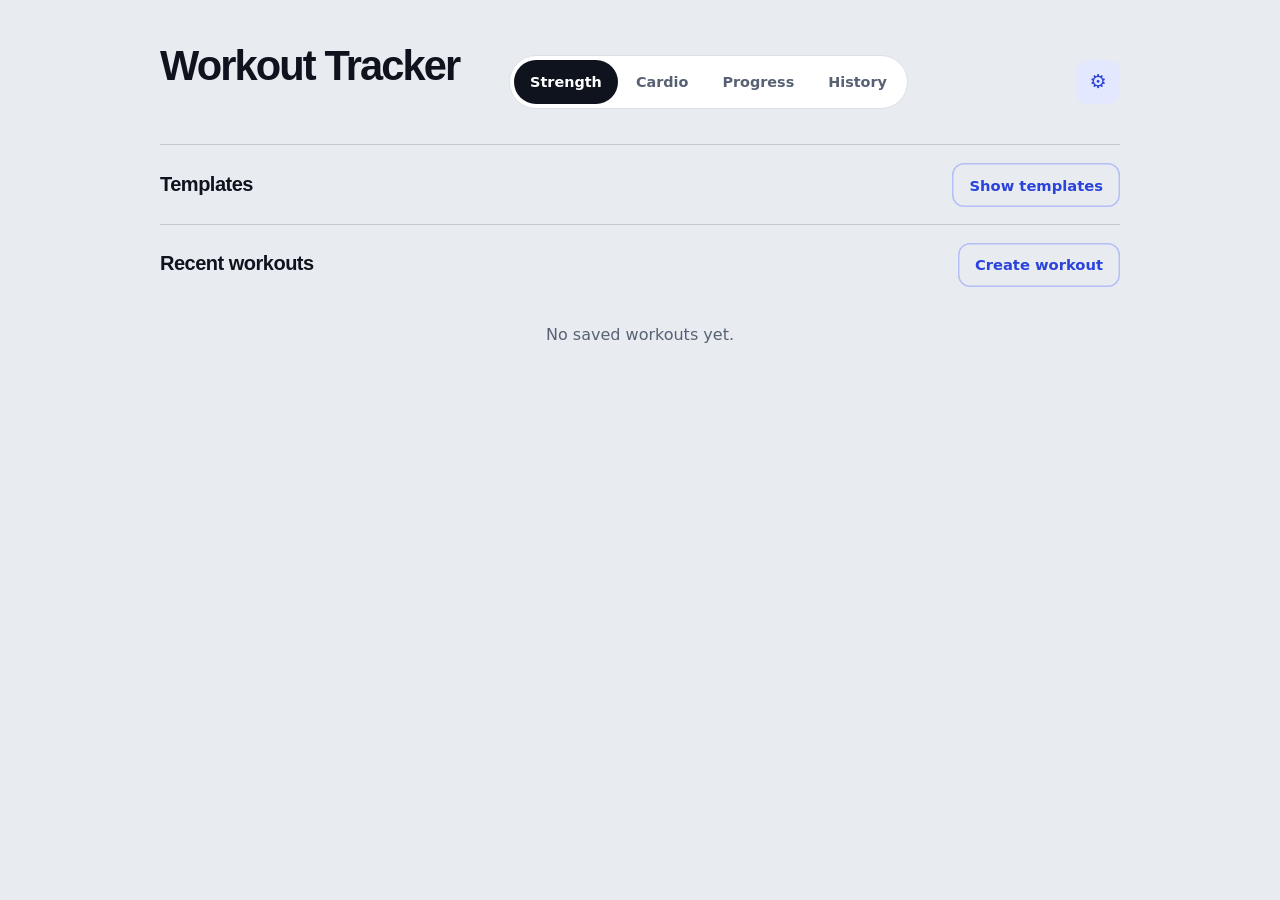
==== frontend/index.html @ 4f7e1bbc "Sad to Savage as the program: the 30-day plan as data, a level choice, Pilates days, a daily walk an" ====
<!doctype html>
<html lang="en">
<head>
  <meta charset="UTF-8" />
  <meta name="viewport" content="width=device-width, initial-scale=1.0" />
  <title>Workout Tracker</title>
  <link rel="preload" href="fonts/schibsted-grotesk-latin.woff2" as="font" type="font/woff2" crossorigin />
  <link rel="preload" href="fonts/figtree-latin.woff2" as="font" type="font/woff2" crossorigin />
  <link rel="stylesheet" href="styles.css" />
  <link rel="stylesheet" href="onboarding.css" />
  <script src="theme.js"></script>
  <link rel="manifest" href="/manifest.webmanifest" />
  <meta name="theme-color" content="#e8ebf0" />
  <link rel="icon" href="/icons/icon-192.png" />
  <link rel="apple-touch-icon" href="/icons/apple-touch-icon.png" />
  <meta name="mobile-web-app-capable" content="yes" />
  <meta name="apple-mobile-web-app-capable" content="yes" />
  <meta name="apple-mobile-web-app-title" content="Workouts" />
</head>
<body>
  <main class="shell">
    <header>
      <div><h1>Workout Tracker</h1><p class="subtitle page-status" id="pageStatus"></p><p class="splash" id="splashLine" hidden></p></div>
      <nav class="site-nav" aria-label="Primary navigation"><a class="active" href="index.html" aria-current="page">Strength</a><a href="cardio.html">Cardio</a><a href="progress.html">Progress</a><a href="history.html">History</a></nav>
      <div class="header-actions"><div class="date" id="today"></div><button class="secondary settings-button" id="settingsButton" type="button" aria-label="Settings" title="Settings">&#9881;</button></div>
    </header>

    <div class="form-feedback" id="formFeedback" role="status" aria-live="polite" hidden></div>

    <section class="card" id="workoutBuilderCard" hidden>
      <div class="section-heading"><div><h2 id="workoutBuilderTitle">Create a workout</h2><p class="subtitle" id="workoutBuilderIntro">Add each exercise with its weight and reps, then save it to your history.</p></div></div>
      <div id="workoutBuilder">
        <div class="workout-name"><div class="workout-field"><label for="workoutName">Workout name</label><input id="workoutName" type="text" placeholder="e.g. Push Day" /></div><div class="workout-field"><label for="workoutDate">Workout date</label><input id="workoutDate" type="date" /></div><button class="secondary" id="clearBtn" type="button">Cancel</button></div>
        <div class="notes-field"><label for="workoutNotes">Workout notes</label><textarea id="workoutNotes" rows="3" placeholder="How did the session feel? Add cues, goals, or observations."></textarea></div>
        <div class="grid">
          <div class="exercise-input"><label for="exercise">Exercise</label><input id="exercise" type="text" maxlength="100" list="exerciseNames" autocomplete="off" placeholder="e.g. Bench Press" required /></div>
          <div><label for="weight">Weight (<span class="unit-label">lbs</span>)</label><input id="weight" type="number" inputmode="decimal" min="0" step="0.5" placeholder="0" /></div>
          <div><label for="reps">Reps</label><input id="reps" type="number" inputmode="numeric" min="1" step="1" placeholder="0" required /></div>
          <button class="primary" id="addBtn" type="button">+ Add</button>
        </div>
        <ul class="exercise-list" id="exerciseList"><li class="empty">Your exercises will appear here.</li></ul>
        <div class="footer-actions"><span id="count" class="subtitle">0 exercises</span><button class="primary" id="saveBtn" type="button">Save workout</button></div>
      </div>
    </section>

    <section class="card active-workout" id="activeWorkout" hidden>
      <div class="section-heading"><div><h2 id="activeWorkoutTitle">Active workout</h2><button class="progress-toggle" id="activeWorkoutProgress" type="button" aria-expanded="false" aria-controls="exerciseJump"></button></div><div class="section-heading-actions"><button class="secondary" id="bigViewBtn" type="button">Big view</button><details class="row-menu workout-menu" id="workoutMenu"><summary class="secondary" aria-label="More for this workout">&middot;&middot;&middot;</summary><div class="row-menu-items"><button class="danger" id="endWorkoutBtn" type="button">Cancel workout</button></div></details></div></div>
      <p class="reach-line" id="workoutReach" hidden></p>
      <ol class="exercise-jump" id="exerciseJump" aria-label="Go to an exercise" hidden></ol>
      <div class="active-exercise"><div class="active-exercise-heading"><h3 id="activeExerciseName"></h3><details class="row-menu exercise-menu" id="exerciseMenu"><summary class="secondary" aria-label="More for this exercise">&middot;&middot;&middot;</summary><div class="row-menu-items"><button type="button" id="swapToggle" aria-expanded="false" aria-controls="swapPanel">Swap exercise</button><button type="button" id="guideToggle" aria-expanded="false" aria-controls="guidePanel">How to do it</button><button type="button" id="noteToggle" aria-expanded="false" aria-controls="notePanel">Add note</button><button type="button" id="supersetToggle">Superset with next</button><button type="button" id="lastToggle">Do this one last</button></div></details></div>
        <div class="swap-panel" id="swapPanel" hidden><label for="swapName">Do this instead</label><div class="swap-fields"><input id="swapName" type="text" maxlength="100" list="exerciseNames" autocomplete="off" placeholder="e.g. Dumbbell Bench Press" /><button class="primary" id="swapBtn" type="button">Swap</button><button class="secondary" id="swapCancel" type="button">Cancel</button></div><p class="subtitle" id="swapHelp"></p></div>
        <div class="swap-panel guide-panel" id="guidePanel" hidden><h4 id="guideTitle"></h4><p class="subtitle guide-for" id="guideFor" hidden></p><ol class="guide-steps" id="guideSteps"></ol><p class="guide-mistake" id="guideMistake" hidden></p><p class="guide-none subtitle" id="guideNone" hidden></p><div class="note-actions"><a class="guide-video" id="guideVideo" href="#" target="_blank" rel="noopener noreferrer">Find a video demo</a><button class="secondary" id="guideClose" type="button">Close</button></div></div>
        <div class="swap-panel" id="notePanel" hidden><label for="noteText">Note for this exercise</label><textarea class="notes-input" id="noteText" rows="2" maxlength="2000" placeholder="e.g. Seat on 4, grip on the rings"></textarea><div class="note-actions"><button class="primary" id="noteSave" type="button">Save note</button><button class="secondary" id="noteCancel" type="button">Cancel</button></div><p class="subtitle">Shown whenever you do this exercise, in any workout. Save it empty to remove it.</p></div>
        <p class="exercise-note" id="exerciseNote" hidden></p><p class="subtitle superset-line" id="supersetLine" hidden></p>
        <p id="activeExerciseTarget" class="exercise-context target"></p><p id="activeExerciseLast" class="exercise-context" hidden></p><p class="progression-hint" id="progressionHint" hidden><span id="progressionText"></span> <button class="link-button" id="progressionUse" type="button"></button></p><p class="reach-hint" id="reachHint" hidden></p><details class="past-sessions" id="pastSessions" hidden><summary>Past sessions</summary><ul id="pastSessionList"></ul><a class="past-sessions-link" id="exerciseHistoryLink" href="progress.html">Every session, chart and records</a></details><ol class="plan-sets" id="activePlan" aria-label="Planned sets" hidden></ol></div>
      <div class="set-entry">
        <div class="weight-entry"><label for="activeWeight">Weight (<span class="unit-label">lbs</span>)</label><div class="weight-stepper" id="weightStepper"><button class="secondary" type="button" data-weight-step="-5" aria-label="5 lbs lighter">&minus;5</button><input id="activeWeight" type="number" inputmode="decimal" enterkeyhint="next" min="0" step="0.5" placeholder="0" /><button class="secondary" type="button" data-weight-step="5" aria-label="5 lbs heavier">+5</button></div></div>
        <div class="reps-entry"><label for="completedReps" id="completedRepsLabel">Reps completed</label><input id="completedReps" type="number" inputmode="numeric" enterkeyhint="done" min="1" step="1" placeholder="0" /></div>
        <button class="primary" id="completeSetBtn" type="button">Complete set</button>
      </div>
      <button class="secondary repeat-set" id="repeatSetBtn" type="button" hidden></button>
      <details class="set-tags" id="setTags"><summary id="setTagsSummary">Tag this set</summary>
        <div class="effort-choices" id="effortChoices" role="group" aria-labelledby="effortLabel" hidden><span id="effortLabel">Reps left</span><button class="secondary" type="button" data-effort="0" aria-pressed="false" aria-label="0 left">0</button><button class="secondary" type="button" data-effort="1" aria-pressed="false" aria-label="1 left">1</button><button class="secondary" type="button" data-effort="2" aria-pressed="false" aria-label="2 left">2</button><button class="secondary" type="button" data-effort="3" aria-pressed="false" aria-label="3 left">3</button><button class="secondary" type="button" data-effort="4" aria-pressed="false" aria-label="4 or more left">4+</button></div>
        <div class="set-type-choices" id="setTypeChoices" role="group" aria-labelledby="setTypeLabel"><span id="setTypeLabel">Set type</span><button class="secondary" type="button" data-set-type="warmup" aria-pressed="false">Warm-up</button><button class="secondary" type="button" data-set-type="drop" aria-pressed="false">Drop set</button><button class="secondary" type="button" data-set-type="failure" aria-pressed="false">To failure</button><button class="secondary" type="button" data-set-type="amrap" aria-pressed="false">AMRAP</button></div>
      </details>
      <div class="hold-timer" id="holdTimer" hidden><div class="hold-time"><strong>Hold</strong><span id="holdDisplay">0:30</span></div><button class="secondary" id="holdBtn" type="button">Start timer</button></div>
      <p class="plate-hint" id="plateHint" hidden></p><p class="plate-hint" id="warmupHint" hidden></p>
      <div class="rest-panel" id="restPanel" hidden><div class="rest-time"><strong>Rest</strong><span id="timerDisplay">1:30</span><div class="rest-adjust" id="restAdjust"><button class="secondary" type="button" data-rest-adjust="-30" aria-label="30s less rest">&minus;30s</button><button class="secondary" type="button" data-rest-adjust="30" aria-label="30s more rest">+30s</button></div></div><div class="rest-actions"><button class="secondary" id="restEndBtn" type="button" aria-label="End rest now">End rest</button><button class="secondary" id="restToggleBtn" type="button">Start rest</button><button class="secondary rest-more-toggle" id="restMoreBtn" type="button" aria-expanded="false" aria-controls="restMoreItems" aria-label="More for the rest">&middot;&middot;&middot;</button><div class="rest-more-items" id="restMoreItems"><button class="secondary" id="restFixBtn" type="button">Fix last set</button><button class="secondary" id="restResetBtn" type="button">Restart rest</button></div></div></div>
      <p class="visually-hidden" id="restAnnouncement" role="status"></p>
      <p class="subtitle screen-awake-notice" id="screenAwakeNotice" role="status" hidden></p>
      <p class="subtitle" id="activeSyncNotice" role="status" hidden>Can&rsquo;t reach the server. Your sets are saved on this device and will sync automatically.</p>
      <div class="workout-extras">
      <details class="add-exercise" id="completedSetsToggle" hidden><summary id="completedSetsSummary">Completed sets</summary><ul class="set-list" id="completedSets"></ul></details>
      <details class="add-exercise" id="activeNotesToggle"><summary>Workout notes</summary><textarea class="notes-input" id="activeNotes" rows="3" aria-label="Workout notes" placeholder="Add notes while you train."></textarea></details>
      <details class="add-exercise" id="addActiveExercise"><summary>Add an exercise</summary><div class="add-exercise-fields"><div><label for="activeAddName">Exercise</label><input id="activeAddName" type="text" list="exerciseNames" autocomplete="off" placeholder="e.g. Dips" /></div><div><label for="activeAddReps" id="activeAddRepsLabel">Target reps</label><input id="activeAddReps" type="number" inputmode="numeric" min="1" step="1" placeholder="0" /></div><button class="secondary" id="activeAddBtn" type="button">Add next</button><label class="setting-check add-exercise-timed"><input id="activeAddTimed" type="checkbox" /> Timed, in seconds rather than reps</label></div></details>
      </div>
      <div class="footer-actions"><button class="link-button" id="finishEarlyBtn" type="button" hidden>Finish early</button><div class="footer-buttons"><button class="secondary" id="prevExerciseBtn" type="button" hidden>Previous</button><button class="primary" id="nextExerciseBtn" type="button">Next exercise</button></div></div>
    </section>

    <button class="link-button other-cards-toggle" id="otherCardsToggle" type="button" aria-expanded="false">Show the rest of the Tracker</button>

    <section class="card workout-summary" id="workoutSummary" aria-labelledby="summaryTitle" hidden>
      <div class="section-heading"><div><h2 id="summaryTitle">Workout complete</h2><p class="subtitle" id="summaryName"></p></div><button class="secondary" id="summaryDone" type="button">Done</button></div>
      <p class="summary-splash" id="summarySplash" hidden></p>
      <div class="summary-records summary-achievements" id="summaryAchievements" hidden><h3>Achievements unlocked</h3><ul id="summaryAchievementList"></ul></div>
      <div class="summary-records summary-program" id="summaryProgram" hidden><h3>Your program</h3><ul id="summaryProgramList"></ul></div>
      <p class="summary-headline" id="summaryCompare" hidden></p>
      <div class="summary-goals summary-records" id="summaryGoals" hidden><h3>Goals reached</h3><ul id="summaryGoalList"></ul></div>
      <div class="summary-records" id="summaryRecords" hidden><h3>New personal records</h3><ul id="summaryRecordList"></ul></div>
      <p class="summary-line" id="summaryWeek" hidden></p>
      <p class="summary-line summary-streak" id="summaryStreak" hidden></p>
      <ul class="summary-stats" id="summaryStats"></ul>
      <div class="summary-exercises" id="summaryExercises" hidden><h3>By exercise</h3><ul id="summaryExerciseList"></ul></div>
      <button class="link-button summary-export" id="summaryExport" type="button" hidden>Download for Strava (.tcx)</button>
    </section>

    <section class="card between-workouts schedule-card" id="scheduleCard" aria-label="Training schedule" hidden>
      <p class="schedule-text" id="scheduleText"></p>
      <div class="schedule-actions"><button class="primary" id="scheduleStart" type="button" hidden></button><button class="link-button" id="scheduleChange" type="button">Change schedule</button></div>
    </section>

    <section class="card between-workouts flat" id="programCard" hidden>
      <div class="section-heading program-heading"><div><h2 id="programTitle">Sad to Savage</h2><p id="programSummary" class="subtitle"></p></div><details class="row-menu program-menu"><summary class="secondary" aria-label="Program options">&middot;&middot;&middot;</summary><div class="row-menu-items"><button id="editProgramBtn" type="button">Change level</button><button id="calendarProgramBtn" type="button">Add to calendar</button><button class="danger" id="endProgramBtn" type="button">Start over</button></div></details></div>
      <p class="program-notice" id="programNotice" role="status" hidden></p>
      <div class="program-next" id="programNext"></div>
      <div class="program-walk" id="programWalk" hidden></div>
      <details class="program-section" id="programNumbersSection"><summary id="programNumbersHeading">Training maxes</summary><ul class="program-maxes" id="programMaxes"></ul></details>
      <details class="program-section" id="programProgressSection" hidden><summary>Progress</summary><p class="program-progress-key" id="programProgressKey"></p><ul class="program-progress" id="programProgress"></ul></details>
      <details class="program-section"><summary id="programBlockHeading">The six weeks</summary><div id="programWeeks"></div></details>
    </section>

    <section class="card recap-card whats-new-card banner" id="whatsNewCard" aria-labelledby="whatsNewTitle" hidden>
      <div class="section-heading banner-bar"><div><h2 id="whatsNewTitle"><button class="banner-toggle" id="whatsNewToggle" type="button" aria-expanded="false" aria-controls="whatsNewBody">What's new</button></h2><p class="subtitle banner-line" id="whatsNewLine"></p></div><button class="secondary" id="whatsNewDone" type="button">Dismiss</button></div>
      <div class="banner-body" id="whatsNewBody" hidden>
        <p class="subtitle" id="whatsNewRelease"></p>
        <ul class="whats-new-list" id="whatsNewList"></ul>
        <details class="recap-records whats-new-more" id="whatsNewMore" hidden><summary id="whatsNewMoreTitle">More</summary><ul class="whats-new-list" id="whatsNewMoreList"></ul></details>
      </div>
    </section>

    <section class="card recap-card banner" id="recapCard" aria-labelledby="recapTitle" hidden>
      <div class="section-heading banner-bar"><div><h2 id="recapTitle"><button class="banner-toggle" id="recapToggle" type="button" aria-expanded="false" aria-controls="recapBody">Last week</button></h2><p class="subtitle banner-line" id="recapLine"></p></div><button class="secondary" id="recapDone" type="button">Dismiss</button></div>
      <div class="banner-body" id="recapBody" hidden>
        <p class="subtitle" id="recapRange"></p>
        <p class="summary-splash recap-best" id="recapBest" hidden>Your biggest week of lifting yet.</p>
        <p class="summary-headline recap-headline" id="recapHeadline"></p>
        <p class="summary-line" id="recapCompare" hidden></p>
        <ul class="summary-stats" id="recapStats"></ul>
        <div class="summary-records summary-achievements" id="recapAchievements" hidden><h3>Achievements</h3><ul id="recapAchievementList"></ul></div>
        <details class="recap-records summary-records" id="recapRecords" hidden><summary id="recapRecordsTitle">Personal records</summary><ul id="recapRecordList"></ul></details>
      </div>
    </section>

    <section class="card between-workouts flat ruled">
      <div class="section-heading"><div><h2>Templates</h2></div><div class="section-heading-actions"><button class="secondary" id="templatesToggle" type="button" aria-controls="templateArea" aria-expanded="false">Show templates</button></div></div>
      <div id="templateArea" hidden>
        <div class="template-grid" id="templateList"></div>
        <div class="template-area-actions"><button class="secondary" id="createTemplateBtn" type="button">Create template</button></div>
      </div>
    </section>

    <section class="card between-workouts flat ruled">
      <div class="section-heading"><div><h2>Recent workouts</h2><p id="storageStatus" class="subtitle"></p></div><div class="section-heading-actions"><button class="secondary" id="createWorkoutBtn" type="button">Create workout</button></div></div>
      <ul class="saved-workout-list" id="savedWorkoutList"><li class="empty">No saved workouts yet.</li></ul>
    </section>
  </main>
  <div class="big-view" id="bigView" role="dialog" aria-modal="true" aria-labelledby="bigViewExercise" hidden>
    <p class="visually-hidden" id="bigViewAnnouncement" role="status"></p>
    <div class="big-view-top">
      <div><h2 id="bigViewExercise"></h2><p id="bigViewProgress"></p></div>
      <button id="bigViewClose" type="button" aria-label="Close the big view">&times;</button>
    </div>
    <div class="big-view-main">
      <p class="big-view-label" id="bigViewLabel" hidden></p>
      <p class="big-view-clock" id="bigViewClock" role="timer" aria-live="off" hidden></p>
      <div class="big-view-bar" id="bigViewBar" aria-hidden="true" hidden><span></span></div>
      <p class="big-view-set" id="bigViewSet"></p>
      <p class="big-view-numbers" id="bigViewNumbers" hidden></p>
      <p class="big-view-reach" id="bigViewReach" hidden></p>
    </div>
    <div class="big-view-actions">
      <div class="big-view-rest" id="bigViewRest" hidden><button type="button" data-big-rest="-30" aria-label="30s less rest">&minus;30s</button><button type="button" data-big-rest="30" aria-label="30s more rest">+30s</button><button type="button" id="bigViewToggle"></button><button type="button" id="bigViewSkip">Skip rest</button><button type="button" id="bigViewFix">Fix last set</button></div>
      <button class="big-view-primary" id="bigViewPrimary" type="button" data-kind="complete">Complete set</button>
    </div>
  </div>
  <!-- Suggested exercise names for every exercise field on the page: whatever has been logged or is in a template. -->
  <datalist id="exerciseNames"></datalist>
  <div class="modal-backdrop" id="templateModal" hidden>
    <section class="settings-modal template-modal" role="dialog" aria-modal="true" aria-labelledby="templateModalTitle">
      <div class="settings-heading"><h2 id="templateModalTitle">Create template</h2><button class="modal-close" id="closeTemplate" type="button" aria-label="Close template editor">&times;</button></div>
      <form id="templateForm"><label for="templateName">Template name</label><input id="templateName" type="text" maxlength="100" placeholder="e.g. Conditioning Day" required /><div class="template-exercise-heading"><label>Exercises</label><button class="secondary" id="addTemplateExercise" type="button">Add exercise</button></div><div id="templateExerciseEditor"></div><div class="settings-actions"><button class="secondary" id="cancelTemplate" type="button">Cancel</button><button class="primary" type="submit">Save template</button></div></form>
    </section>
  </div>
  <div class="modal-backdrop" id="programModal" hidden>
    <section class="settings-modal program-modal" role="dialog" aria-modal="true" aria-labelledby="programModalTitle">
      <div class="settings-heading"><h2 id="programModalTitle">Start program</h2><button class="modal-close" id="closeProgram" type="button" aria-label="Close program setup">&times;</button></div>
      <form id="programForm" novalidate>
        <p class="subtitle program-help" id="programIntro"></p>
        <div class="program-option" id="programMaxKindField"><label for="programMaxKind">The weights you enter are</label><select id="programMaxKind"><option value="1rm">One-rep maxes</option><option value="tm">Training maxes</option></select></div>
        <div class="program-max-inputs" id="programMaxInputs"></div>
        <div class="program-options" id="programOptions"></div>
        <p class="auth-feedback" id="programFormError" role="alert" hidden></p>
        <div class="settings-actions"><button class="secondary" id="cancelProgram" type="button">Cancel</button><button class="primary" id="programSubmit" type="submit">Start program</button></div>
      </form>
    </section>
  </div>
  <div class="modal-backdrop" id="builderModal" hidden>
    <section class="settings-modal program-modal builder-modal" role="dialog" aria-modal="true" aria-labelledby="builderModalTitle">
      <div class="settings-heading"><h2 id="builderModalTitle">Build your program</h2><button class="modal-close" id="closeBuilder" type="button" aria-label="Close program builder">&times;</button></div>
      <form id="builderForm" novalidate>
        <p class="subtitle program-help" id="builderIntro"></p>
        <div class="program-option"><label for="builderName">Program name</label><input id="builderName" type="text" maxlength="100" autocomplete="off" placeholder="e.g. Upper/Lower" /></div>
        <div class="template-exercise-heading"><label id="builderDaysLabel">Days, in order</label><button class="secondary" id="builderAddDay" type="button">Add a day</button></div>
        <ol class="builder-days" id="builderDays" aria-labelledby="builderDaysLabel"></ol>
        <p class="auth-feedback" id="builderError" role="alert" hidden></p>
        <div class="settings-actions"><button class="secondary" id="cancelBuilder" type="button">Cancel</button><button class="primary" id="builderSubmit" type="submit">Start program</button></div>
      </form>
    </section>
  </div>
  <script src="common.js"></script>
  <script src="offline.js"></script>
  <!-- The Settings dialog is added by settings-dialog.js, one copy for every page. -->
  <script src="account-rules.js"></script>
  <script src="settings-fields.js"></script>
  <script src="settings-dialog.js"></script>
  <script src="settings.js"></script>
  <script src="devices.js"></script>
  <script src="refused-workouts.js"></script>
  <script src="reminders.js"></script>
  <script src="sad-to-savage-data.js"></script>
  <script src="program-definitions.js"></script>
  <script src="program-plan.js"></script>
  <script src="program.js"></script>
  <!-- The Tracker's own scripts, each loaded before script.js, which starts the page. -->
  <script src="rest-timer.js"></script>
  <script src="records.js"></script>
  <script src="cardio-activities.js"></script>
  <script src="achievements.js"></script>
  <script src="reach.js"></script>
  <script src="achievement-card.js"></script>
  <script src="recap.js"></script>
  <script src="whats-new.js"></script>
  <script src="summary.js"></script>
  <script src="activity-export.js"></script>
  <script src="templates.js"></script>
  <script src="program-builder.js"></script>
  <script src="exercise-library.js"></script>
  <script src="exercise-guides.js"></script>
  <script src="stalls.js"></script>
  <script src="training-tools.js"></script>
  <script src="schedule.js"></script>
  <script src="program-calendar.js"></script>
  <script src="saved-workouts.js"></script>
  <script src="set-logging.js"></script>
  <script src="active-workout.js"></script>
  <script src="workout-form.js"></script>
  <script src="script.js"></script>
  <script src="big-view.js"></script>
  <script src="onboarding.js"></script>
  <script src="pwa.js"></script>
</body>
</html>
---- frontend/styles.css ----
/* Two typefaces, both served with the app (fonts/, SIL Open Font License), so every phone, computer and test run draws the same
   letters at the same sizes: Schibsted Grotesk for titles and the big numbers being worked on, and Figtree for everything
   else. Each has a Latin file for English and an extended one that only loads for accented names. */
@font-face { font-family:"Schibsted Grotesk"; font-style:normal; font-weight:400 900; font-display:swap; src:url(fonts/schibsted-grotesk-latin.woff2) format("woff2");
  unicode-range:U+0000-00FF,U+0131,U+0152-0153,U+02BB-02BC,U+02C6,U+02DA,U+02DC,U+0304,U+0308,U+0329,U+2000-206F,U+20AC,U+2122,U+2191,U+2193,U+2212,U+2215,U+FEFF,U+FFFD; }
@font-face { font-family:"Schibsted Grotesk"; font-style:normal; font-weight:400 900; font-display:swap; src:url(fonts/schibsted-grotesk-latin-ext.woff2) format("woff2");
  unicode-range:U+0100-02BA,U+02BD-02C5,U+02C7-02CC,U+02CE-02D7,U+02DD-02FF,U+0304,U+0308,U+0329,U+1D00-1DBF,U+1E00-1E9F,U+1EF2-1EFF,U+2020,U+20A0-20AB,U+20AD-20C0,U+2113,U+2C60-2C7F,U+A720-A7FF; }
@font-face { font-family:Figtree; font-style:normal; font-weight:300 900; font-display:swap; src:url(fonts/figtree-latin.woff2) format("woff2");
  unicode-range:U+0000-00FF,U+0131,U+0152-0153,U+02BB-02BC,U+02C6,U+02DA,U+02DC,U+0304,U+0308,U+0329,U+2000-206F,U+20AC,U+2122,U+2191,U+2193,U+2212,U+2215,U+FEFF,U+FFFD; }
@font-face { font-family:Figtree; font-style:normal; font-weight:300 900; font-display:swap; src:url(fonts/figtree-latin-ext.woff2) format("woff2");
  unicode-range:U+0100-02BA,U+02BD-02C5,U+02C7-02CC,U+02CE-02D7,U+02DD-02FF,U+0304,U+0308,U+0329,U+1D00-1DBF,U+1E00-1E9F,U+1EF2-1EFF,U+2020,U+20A0-20AB,U+20AD-20C0,U+2113,U+2C60-2C7F,U+A720-A7FF; }
/* Colour themes. Every colour that changes with the theme is one of these variables: the page and card (--bg, --card,
   --sunk for panels set into a card), text (--ink, --muted), lines, the accent and what goes on it (--on-accent), a
   tint of it for chosen and secondary things (--accent-soft, --accent-line), the focus ring, and the glow the page's
   background starts from. theme.js sets data-palette on <html> to the chosen theme, and data-theme to light or dark,
   which the rules further down that differ in the dark (warnings, successes) go by. Each block also colours the
   previews in Settings, which carry a data-palette of their own. */
:root, [data-palette="light"] { --bg:#e8ebf0; --card:#fff; --ink:#0e131d; --muted:#586174; --accent:#2a43dc; --line:#dbe0e8; --on-accent:#fff;
  --accent-soft:#e3e8ff; --accent-line:#b4c0f7; --accent-ring:#2a43dc26; --sunk:#f2f4f8; --glow:#e3e8ff; }
:root { --tab-bar:0px; --radius-control:12px; --radius-panel:16px; --radius-card:22px;
  --font-display:"Schibsted Grotesk","Helvetica Neue",Arial,sans-serif; --font-body:Figtree,system-ui,-apple-system,"Segoe UI",sans-serif;
  --rule:var(--line); }
@supports (color:color-mix(in srgb, red, blue)) { :root { --rule:color-mix(in srgb, var(--ink) 16%, var(--bg)); } }
[data-theme="dark"], [data-palette="dark"] { color-scheme:dark; --bg:#0b0e13; --card:#151a22; --ink:#f0f3f8; --muted:#98a3b6; --accent:#8fa7ff; --line:#252c38; --on-accent:#080d28;
  --accent-soft:#1d2644; --accent-line:#37478a; --accent-ring:#8fa7ff33; --sunk:#10141b; --glow:#18213b; }
/* Light themes. */
[data-palette="sunrise"] { --bg:#fbf5ef; --card:#fffdfb; --ink:#2b1d16; --muted:#7c6558; --accent:#b64621; --line:#efe1d4; --on-accent:#fff;
  --accent-soft:#fde8de; --accent-line:#f2c2ad; --accent-ring:#b6462124; --sunk:#fcf6f1; --glow:#ffe6d6; }
[data-palette="meadow"] { --bg:#f2f7f3; --card:#fff; --ink:#15281d; --muted:#5b7064; --accent:#217855; --line:#dde9e1; --on-accent:#fff;
  --accent-soft:#e2f2e8; --accent-line:#b5dcc4; --accent-ring:#21785524; --sunk:#f6faf7; --glow:#dff2e5; }
[data-palette="blossom"] { --bg:#fbf3f6; --card:#fff; --ink:#2d1622; --muted:#7c6270; --accent:#b83772; --line:#f0dfe7; --on-accent:#fff;
  --accent-soft:#fbe5ef; --accent-line:#f0bcd3; --accent-ring:#b8377224; --sunk:#fdf7fa; --glow:#fde1ed; }
/* Dark themes, most of them on black. A bright accent takes dark text, which white on it would be hard to read. */
[data-palette="crimson"] { --bg:#0c0c0e; --card:#17171b; --ink:#f3f3f5; --muted:#a6a6b0; --accent:#f05555; --line:#2a2a30; --on-accent:#1a0505;
  --accent-soft:#3a1a1e; --accent-line:#6b2a31; --accent-ring:#f0555538; --sunk:#111114; --glow:#2a1316; }
[data-palette="emerald"] { --bg:#0b0e0c; --card:#151a17; --ink:#eef5f0; --muted:#9fb0a5; --accent:#34d399; --line:#25302a; --on-accent:#052e1f;
  --accent-soft:#12352a; --accent-line:#1f6b4f; --accent-ring:#34d39938; --sunk:#0f1311; --glow:#10261d; }
[data-palette="ocean"] { --bg:#0a1220; --card:#101c2f; --ink:#e8f1fb; --muted:#9db0c8; --accent:#38bdf8; --line:#1f3150; --on-accent:#03243a;
  --accent-soft:#12324d; --accent-line:#1d5b83; --accent-ring:#38bdf838; --sunk:#0c1626; --glow:#0f2a45; }
[data-palette="gold"] { --bg:#0e0d0a; --card:#1a1813; --ink:#f6f2e8; --muted:#b3aa96; --accent:#f5b72f; --line:#2f2b22; --on-accent:#251a00;
  --accent-soft:#3a2f12; --accent-line:#6e5820; --accent-ring:#f5b72f38; --sunk:#13120e; --glow:#2a220e; }
[data-palette="violet"] { --bg:#110c1c; --card:#1b1429; --ink:#f1ecfa; --muted:#ada3c2; --accent:#b98cff; --line:#2e2442; --on-accent:#1d0b3a;
  --accent-soft:#2f2150; --accent-line:#55408a; --accent-ring:#b98cff38; --sunk:#150f22; --glow:#2a1a4a; }
/* The Text size setting (theme.js puts it on <html>): every size below is in rem, so scaling the root scales all of the text and the
   spaces measured in it. Normal is the browser's own size, which is left alone so a larger default in the browser still counts. */
html[data-text-size="large"] { font-size:115%; }
html[data-text-size="larger"] { font-size:130%; }
html[data-text-size="largest"] { font-size:150%; }
* { box-sizing:border-box; }
/* The hidden attribute always wins. A class that sets display (flex, grid) would otherwise override it and
   leave the element showing, as it did for the rest timer and the empty-chart message. */
[hidden] { display:none !important; }
body {
  margin:0; min-height:100vh; font-family:var(--font-body); color:var(--ink); background:var(--bg); transition:background .2s,color .2s;
}
/* Titles, and the few numbers that are the point of a screen (the weight and reps being logged, the next workout and the totals),
   are the grotesk. Everything else, buttons and fields included, is in the body face. A field or button that is to be the grotesk
   says so here, since they take the page's font from `font:inherit` below. The clocks stay in the body face on purpose: the
   grotesk's tabular figures leave a gap around the colon ("1 : 29"), which Figtree's do not. */
h1, h2, h3, h4, .program-next strong, .weight-stepper input, .reps-entry input, .summary-stats strong,
.program-maxes strong { font-family:var(--font-display); }
/* Numbers are set in tabular figures everywhere, so a weight that changes by 5 does not make its neighbours jump. */
input[type=number], .weight-stepper input, .set-edit, .date, .cardio-clock, .summary-stats strong, .program-maxes strong { font-variant-numeric:tabular-nums; }
.shell { width:min(960px,calc(100% - 32px)); margin:0 auto; padding:42px 0 60px; }
.auth-shell { width:min(440px,calc(100% - 32px)); margin:0 auto; padding:12vh 0; }
.auth-card h1 { font-size:2rem; margin:0; }
.auth-tabs { display:flex; gap:8px; margin:24px 0; }
.auth-tabs button { flex:1; }
/* Specific enough to beat the dark theme's .secondary background, which would otherwise hide which tab is chosen. */
.auth-tabs button.secondary.active { color:var(--on-accent); background:var(--accent); }
.auth-card form { display:grid; gap:8px; }
.auth-card form label { margin-top:8px; }
.auth-card form h2 { margin:24px 0 0; }
.auth-card form .subtitle { margin:0 0 4px; line-height:1.45; }
.auth-feedback { margin:18px 0 0; color:#ab3a49; font-size:.9rem; }
html[data-theme="dark"] .auth-feedback { color:#ff9eaa; }
/* What a new password takes, under its field. */
.field-advice { margin:0; color:var(--muted); font-size:.8rem; line-height:1.4; }
.auth-notice { margin:18px 0 0; color:var(--ink); font-size:.9rem; line-height:1.45; }
.link-button { justify-self:center; padding:8px; color:var(--accent); background:none; font-size:.85rem; }
.link-button:hover { text-decoration:underline; transform:none; }
header { display:flex; justify-content:space-between; align-items:center; gap:20px; margin-bottom:28px; }
.header-actions { display:flex; align-items:center; gap:14px; margin-left:auto; }
.form-feedback {
  position:sticky; top:12px; z-index:20; margin:0 0 20px; padding:12px 14px; box-shadow:0 6px 18px rgba(16,21,35,.12); color:#7e3942;
  background:#fff1f3; border:1px solid #f0c5cc; border-radius:10px; font-size:.9rem;
}
.form-feedback.success { color:#22634c; background:#edf9f2; border-color:#b9e3ca; }
html[data-theme="dark"] .form-feedback { color:#ffb1ba; background:#482934; border-color:#6d3b49; }
html[data-theme="dark"] .form-feedback.success { color:#a5e5c2; background:#193b2d; border-color:#2f654b; }
.form-feedback.info { color:var(--ink); background:var(--accent-soft); border-color:var(--accent-line); }
.feedback-action { margin-left:6px; padding:4px 12px; color:inherit; background:transparent; border:1px solid currentColor; border-radius:8px; font-weight:800; }
#formFeedback { cursor:pointer; }
#formFeedback::after { content:"\00d7"; float:right; margin-left:12px; font-size:1.25rem; line-height:1; opacity:.6; }
.settings-button { width:44px; height:44px; padding:0; font-size:1.2rem; line-height:1; }
.site-nav { display:flex; gap:2px; align-self:center; padding:4px; background:var(--card); border:1px solid var(--line); border-radius:999px; }
.site-nav a { display:inline-flex; align-items:center; color:var(--muted); border-radius:999px; padding:8px 16px; font-size:.9rem; font-weight:700; text-decoration:none; }
.site-nav a:hover { color:var(--ink); }
/* Ink is the colour of "now": the page you are on here, the rest timer and the next workout on the Tracker. */
.site-nav a.active { color:var(--card); background:var(--ink); }
/* The phone's tab bar draws an icon over each name; the files are the app's own, because nothing may load from another origin. */
.site-nav a::before { content:""; display:none; width:22px; height:22px; background:currentColor; -webkit-mask:var(--tab-icon) center / contain no-repeat; mask:var(--tab-icon) center / contain no-repeat; }
.site-nav a[href="index.html"] { --tab-icon:url(icons/tab-strength.svg); }
.site-nav a[href="cardio.html"] { --tab-icon:url(icons/tab-cardio.svg); }
.site-nav a[href="progress.html"] { --tab-icon:url(icons/tab-progress.svg); }
.site-nav a[href="history.html"] { --tab-icon:url(icons/tab-history.svg); }
h1 { margin:0; font-size:clamp(2rem,5vw,3.25rem); font-weight:800; letter-spacing:-.045em; }
.subtitle { color:var(--muted); margin:8px 0 0; }
.date { color:var(--muted); font-size:.9rem; white-space:nowrap; }
/* The line under a page's name (the Tracker's and History's): where things stand. Its height is kept while it fills in, so the page
   does not move when the workouts arrive. */
.page-status { min-height:1.5em; }
/* Surfaces are told from the page by their tone, a hairline and their corners, not by a shadow: shadows are kept for what floats. */
.card { background:var(--card); border:1px solid var(--line); border-radius:var(--radius-card); padding:24px; }
.card:not([hidden]) ~ .card { margin-top:20px; }
/* Not everything needs a surface. On the Tracker the next workout is the one raised thing (the ink panel); the program around it, the
   templates and the saved workouts lie flat on the page, the lists told apart by a hairline and their headings. They stay .card in
   the markup so the spacing between sections, and the rest being put away during a workout, work as they do for every other card. */
.card.flat { padding:0; background:none; border:0; border-radius:0; }
.card.ruled { padding-top:18px; border-top:1px solid var(--rule); }
/* Lines between rows that sit on the page rather than on a card use --rule, which is darker than --line (a card's hairline is drawn
   on white or the card tone; on the page it would all but vanish, about 1.1 to 1 in Light). */
.card.flat .saved-workout, .card.flat .more-workouts, .card.flat .program-section { border-top-color:var(--rule); }
h2 { font-size:1.25rem; font-weight:750; letter-spacing:-.025em; margin:0 0 20px; }
.section-heading { display:flex; justify-content:space-between; align-items:baseline; gap:16px; }
.section-heading-actions { display:flex; align-items:center; gap:12px; }
.button-link { display:inline-block; border-radius:10px; padding:10px 13px; font-size:.85rem; font-weight:700; text-decoration:none; }
.workout-name { display:flex; align-items:end; gap:12px; margin-bottom:22px; }
.workout-field { flex:1; }
input, select { width:100%; border:1px solid var(--line); border-radius:var(--radius-control); padding:12px 13px; color:var(--ink); background:var(--card); font:inherit; outline:none; }
textarea { width:100%; resize:vertical; border:1px solid var(--line); border-radius:var(--radius-control); padding:12px 13px; color:var(--ink); background:var(--card); font:inherit; outline:none; }
input:focus, select:focus { border-color:var(--accent); box-shadow:0 0 0 3px var(--accent-ring); }
textarea:focus { border-color:var(--accent); box-shadow:0 0 0 3px var(--accent-ring); }
/* Keyboard focus: whatever is reached with the keyboard (and not what is clicked or tapped) gets a ring in the accent, which tests/lint.py
   keeps at 3 to 1 against the page and the card in every theme. Fields have no outline of their own (their border changes on focus), so
   this is what makes their focus plain to someone who cannot see a change of border colour. Controls that are drawn by a sibling of a hidden
   input (the theme swatches, the training days) put the ring on that sibling, below. */
:focus-visible { outline:2px solid var(--accent); outline-offset:2px; }
input[aria-invalid="true"] { border-color:#ab3a49; box-shadow:0 0 0 3px #ab3a491f; }
.grid { display:grid; grid-template-columns:2fr 1fr 1fr auto; gap:12px; align-items:end; }
label { display:block; color:var(--muted); font-size:.8rem; font-weight:650; margin:0 0 7px; }
/* The font shorthand cannot mix "inherit" with a size and weight (the browser drops the whole declaration, leaving
   buttons in its own default font), so the family is inherited first and the rest set after it. */
button { border:0; border-radius:var(--radius-control); padding:12px 17px; cursor:pointer; font:inherit; font-size:.92rem; font-weight:700; transition:transform .15s,opacity .15s; }
button:hover { transform:none; } button:active { transform:scale(.97); } .primary { color:var(--on-accent); background:var(--accent); } .secondary { color:var(--accent); background:var(--accent-soft); }
.exercise-list { margin:22px 0 0; padding:0; list-style:none; }
.exercise { display:grid; grid-template-columns:1fr 90px 90px auto; gap:12px; align-items:center; padding:13px 0; border-top:1px solid var(--line); }
.exercise-edit { padding:9px 10px; }
/* An exercise edited set by set: its name, Add set and Remove on a line, and its sets under them. */
.exercise.has-sets { grid-template-columns:1fr auto auto; }
.exercise.has-sets .set-list { grid-column:1/-1; grid-row:2; margin:0; }
.exercise.has-sets > button { align-self:stretch; }
.exercise strong { font-size:.95rem; } .exercise span { color:var(--muted); font-size:.9rem; }
.remove { color:#ab3a49; background:#fff1f3; padding:8px 10px; font-size:.8rem; }
.empty { color:var(--muted); text-align:center; padding:22px 0 5px; }
.saved-workout-list { margin:14px 0 0; padding:0; list-style:none; }
.saved-workout { padding:14px 0; border-top:1px solid var(--line); }
.more-workouts { padding:14px 0 0; border-top:1px solid var(--line); text-align:center; }
.history-workout .workout-details { margin-top:16px; }
.workout-note { margin:0 0 12px; color:var(--muted); font-size:.9rem; white-space:pre-wrap; }
.saved-workout-summary { display:flex; justify-content:space-between; align-items:center; gap:16px; }
.saved-workout strong { display:block; font-size:.95rem; }
.saved-workout span { color:var(--muted); font-size:.85rem; }
/* A saved workout on the Tracker: its name (tap for details), Start, and a menu for the rest. */
.saved-workout-row { align-items:center; }
.saved-workout-toggle { flex:1; min-width:0; padding:4px 0; color:inherit; background:none; border-radius:6px; font-weight:400; text-align:left; }
.saved-workout-toggle:hover { transform:none; }
/* The triangle after the name joins its last word with a no-break space, so a long name never leaves it on a line alone. It is the
   accent, as the triangles of the other folded things (Training maxes, Past sessions) are, so it reads as the same thing. */
.saved-workout-toggle strong::after { content:"\00a0\00a0\25B8"; color:var(--accent); font-size:.9em; }
.saved-workout-toggle[aria-expanded="true"] strong::after { content:"\00a0\00a0\25BE"; }
.row-actions { display:flex; align-items:center; gap:8px; flex-shrink:0; }
.row-actions > button { padding:8px 16px; font-size:.85rem; }
/* Start on a row of a log (History, saved workouts, cardio sessions) is an outline: a column of solid accent would shout over what was
   done. Solid accent is for the one thing a screen wants done: Start workout, Complete set, Finish. */
.row-actions > .primary { color:var(--accent); background:transparent; box-shadow:inset 0 0 0 1.5px var(--accent-line); }
.row-menu { position:relative; }
.row-menu > summary { display:grid; place-items:center; width:44px; height:44px; border-radius:10px; font-weight:800; letter-spacing:1px; list-style:none; cursor:pointer; }
.row-menu > summary::-webkit-details-marker { display:none; }
.row-menu-items {
  position:absolute; top:calc(100% + 6px); right:0; z-index:6; display:grid; min-width:170px; padding:6px; background:var(--card);
  border:1px solid var(--line); border-radius:12px; box-shadow:0 14px 35px rgba(16,21,35,.18);
}
.row-menu-items button { padding:10px 12px; color:var(--ink); background:none; font-size:.9rem; text-align:left; }
.row-menu-items button:hover { background:var(--bg); transform:none; }
.row-menu-items .danger, html[data-theme="dark"] .row-menu-items .danger { color:#ab3a49; background:none; }
html[data-theme="dark"] .row-menu-items .danger { color:#ff9eaa; }
/* The workout that is due leads Recent workouts: marked, with its Start solid, the one thing this list suggests doing. */
.due-tag { margin-right:4px; padding:2px 8px; color:var(--accent); background:var(--accent-soft); border-radius:999px; font-size:.72rem; font-style:normal; font-weight:800; white-space:nowrap; }
.saved-workout.is-due .row-actions > .primary { color:var(--on-accent); background:var(--accent); box-shadow:none; }
.template-area-actions { display:flex; justify-content:flex-end; margin-top:14px; }
.workout-details { margin-top:14px; padding:14px; background:var(--sunk); border-radius:10px; }
.workout-details ul { margin:0; padding:0; list-style:none; }
.workout-details li { display:flex; justify-content:space-between; gap:16px; padding:12px 0; border-bottom:1px solid var(--line); }
.workout-details li:last-child { border-bottom:0; }
.danger, .remove { color:#ab3a49; background:#fff1f3; }
html[data-theme="dark"] .danger, html[data-theme="dark"] .remove { color:#ff9eaa; background:#482934; }
.footer-actions { display:flex; justify-content:space-between; gap:12px; margin-top:24px; padding-top:20px; border-top:1px solid var(--line); }
.active-exercise { padding:18px 0 8px; border-top:1px solid var(--line); }
.active-exercise h3 { margin:0 0 6px; font-size:1.6rem; font-weight:800; letter-spacing:-.035em; }
.notes-field { margin:16px 0; }
.set-entry { display:grid; grid-template-columns:minmax(0,1.4fr) minmax(0,1fr) auto; gap:12px; align-items:end; margin-top:8px; }
.weight-stepper { display:flex; gap:6px; }
.weight-stepper { gap:8px; }
/* The weight is the number being worked on, so it is the biggest thing on the page, between steppers made for a thumb. */
.weight-stepper input { flex:1; min-width:0; min-height:4.25rem; line-height:1.1; font-size:2.25rem; font-weight:800; letter-spacing:-.03em; text-align:center; background:var(--sunk); border-color:transparent; border-radius:var(--radius-panel); }
.weight-stepper button { flex:none; width:4rem; min-height:4.25rem; padding:0; font-size:1.2rem; border-radius:var(--radius-panel); }
.reps-entry input { min-height:4.25rem; line-height:1.1; font-size:1.75rem; font-weight:800; text-align:center; background:var(--sunk); border-color:transparent; border-radius:var(--radius-panel); }
#completeSetBtn { min-height:4.25rem; font-size:1.05rem; border-radius:var(--radius-panel); }
.plate-hint { margin:10px 0 0; color:var(--muted); font-size:.88rem; }
/* The plates for each side of the bar, each drawn to its size. */
.plates { display:inline-flex; align-items:center; gap:3px; margin-left:4px; vertical-align:middle; }
.plate { display:inline-grid; place-items:center; min-width:22px; padding:0 4px; color:var(--on-accent); background:var(--accent); border-radius:4px; font-size:.7rem; font-weight:800; line-height:1; }
.plate-size-0 { height:36px; } .plate-size-1 { height:32px; } .plate-size-2 { height:28px; } .plate-size-3 { height:24px; }
.plate-size-4 { height:20px; opacity:.85; } .plate-size-5 { height:18px; opacity:.75; } .plate-size-6 { height:16px; min-width:18px; opacity:.65; }
.plate-size-7 { height:15px; min-width:17px; opacity:.6; } .plate-size-8 { height:14px; min-width:16px; opacity:.55; } .plate-size-9 { height:13px; min-width:15px; opacity:.5; }
.visually-hidden { position:absolute; width:1px; height:1px; overflow:hidden; clip:rect(0 0 0 0); white-space:nowrap; }
.notes-input { margin-top:12px; }
.set-list { display:grid; gap:8px; margin:18px 0 0; padding:0; list-style:none; }
.set-list li {
  display:grid; grid-template-columns:3.4rem minmax(0,1fr) minmax(0,1fr) auto; align-items:center; gap:10px; padding:8px 11px; background:var(--sunk);
  border:1px solid var(--line); border-radius:8px;
}
.set-number { color:var(--muted); font-size:.85rem; font-weight:700; }
.set-field { display:flex; align-items:center; gap:6px; color:var(--muted); font-size:.85rem; }
.set-edit { min-width:0; padding:8px 9px; }
/* What to do this set, and what was done last time, are read mid-set and at arm's length: body text in the ink, not a muted caption.
   In last time's line the label is the quiet part and the sets the firm one. */
.exercise-context { margin:6px 0 0; color:var(--ink); font-size:1rem; line-height:1.45; }
.exercise-context.target { font-weight:650; }
.exercise-context + .exercise-context { margin-top:4px; }
.context-label { color:var(--muted); }
/* A run of sets goes to the next line whole when it fits there, and breaks inside itself only when it is longer than a line. */
.set-run { display:inline-block; max-width:100%; font-weight:600; }
.footer-buttons { display:flex; gap:10px; }
.add-exercise { margin-top:18px; }
.add-exercise summary { color:var(--accent); font-size:.9rem; font-weight:700; cursor:pointer; }
.add-exercise-fields { display:grid; grid-template-columns:2fr 1fr auto; gap:12px; align-items:end; margin-top:12px; }
.session-banner {
  position:sticky; top:0; z-index:30; display:flex; flex-wrap:wrap; align-items:center; justify-content:space-between; gap:10px 16px;
  padding:12px 20px; color:#7e3942; background:#fff1f3; border-bottom:1px solid #f0c5cc; font-size:.9rem;
}
html[data-theme="dark"] .session-banner { color:#ffb1ba; background:#482934; border-color:#6d3b49; }
/* The install bar pwa.js adds on phones. It sits under any open dialog, lines up with the page column, and the page
   gets room at the bottom so nothing ends up hidden behind it. */
.install-banner {
  position:fixed; left:0; right:0; bottom:0; z-index:9; display:flex; align-items:center; gap:12px;
  padding:12px max(16px,calc((100% - 960px) / 2)) calc(12px + env(safe-area-inset-bottom)); color:var(--ink); background:var(--card);
  border-top:1px solid var(--line); box-shadow:0 -8px 24px rgba(16,21,35,.1);
}
.install-banner-icon { flex:none; width:40px; height:40px; border-radius:10px; }
.install-banner-text { flex:1; min-width:0; font-size:.85rem; }
.install-banner-title { display:block; font-size:.92rem; }
.install-banner-hint { display:block; margin-top:2px; color:var(--muted); }
.install-banner-hint strong { color:var(--ink); }
.install-banner-hint svg { width:1.1em; height:1.1em; vertical-align:-.2em; color:var(--accent); }
.install-banner .primary { flex:none; padding:9px 14px; font-size:.85rem; }
.install-banner .modal-close { flex:none; }
body.has-install-banner { padding-bottom:96px; }
.account-row { display:flex; justify-content:space-between; align-items:center; gap:12px; margin-top:16px; padding-top:16px; border-top:1px solid var(--line); }
.account-row .subtitle { margin:0; overflow-wrap:anywhere; }
.account-editor:not([hidden]) ~ .settings-actions { margin-top:8px; padding-top:8px; border-top:0; }
.account-details { display:grid; justify-items:start; gap:4px; min-width:0; }
.account-details .link-button { justify-self:start; padding:0; }
.account-editor { display:grid; gap:8px; margin-top:12px; padding:4px 14px 14px; border:1px solid var(--line); border-radius:12px; }
.account-editor label { margin-top:8px; }
.account-editor .auth-feedback { margin:4px 0 0; }
.link-button.danger-link { color:#ab3a49; }
html[data-theme="dark"] .link-button.danger-link { color:#ff9eaa; }
.delete-warning { margin:10px 0 0; }
.data-section { display:grid; gap:10px; margin-top:16px; padding-top:16px; border-top:1px solid var(--line); }
.data-section .subtitle, .data-section .auth-feedback { margin:0; }
.data-actions { display:flex; flex-wrap:wrap; gap:8px; }
.device-list { display:grid; gap:10px; margin:0; padding:0; list-style:none; }
.device { display:flex; justify-content:space-between; align-items:center; gap:12px; padding-top:10px; border-top:1px solid var(--line); }
.device:first-child { padding-top:0; border-top:0; }
.device > div { display:grid; justify-items:start; gap:2px; min-width:0; }
.device .subtitle { margin:0; overflow-wrap:anywhere; }
.device button { flex:none; }
.refused-workouts { display:grid; gap:8px; margin-top:6px; padding-top:12px; border-top:1px solid var(--line); }
.refused-workouts .subtitle, .refused-heading { margin:0; }
.device.refused { flex-wrap:wrap; }
.refused-actions { display:flex; flex-wrap:wrap; gap:8px; }
.account-editor-actions { display:flex; justify-content:flex-end; gap:10px; margin-top:6px; }
.rest-panel {
  position:relative; z-index:4; display:flex; justify-content:space-between; align-items:center; gap:12px;
  margin-top:16px; padding:10px 10px 10px 18px; color:var(--card); background:var(--ink); border-radius:var(--radius-panel); box-shadow:0 10px 28px rgba(10,14,24,.28);
}
/* Pinned above the tab bar while a rest runs (pinRestPanel, rest-timer.js); the rest of the time it is in the page, out of the way of the set entry. */
.rest-panel.pinned { position:sticky; top:12px; bottom:calc(12px + var(--tab-bar)); }
.rest-time { display:flex; align-items:baseline; gap:10px; }
/* Text on the ink panel is drawn in the card's colour. Each rule says its ground (the panel's own ink) so tests/lint.py checks it against that. */
.rest-time strong { color:var(--card); background:var(--ink); }
.rest-time span { color:var(--card); background:var(--ink); font-size:2rem; font-weight:800; letter-spacing:-.03em; font-variant-numeric:tabular-nums; }
.rest-actions { display:flex; flex-wrap:wrap; justify-content:flex-end; gap:8px; margin-left:auto; }
/* −30s and +30s sit by the time. On a narrow screen the panel wraps, the pause and reset buttons going under. */
.rest-panel { flex-wrap:wrap; }
.rest-adjust { display:flex; gap:6px; align-self:center; }
.screen-awake-notice { font-size:.85rem; line-height:1.45; }
.rest-adjust button { padding:6px 10px; color:var(--ink); font-size:.82rem; background:var(--card); }
.rest-actions button { padding:9px 13px; color:var(--ink); background:var(--card); }
/* End rest is the one thing to do, so it stays solid and bold; Pause rest and what is under ··· are outlines on the ink (the same
   ground and ring as the program's buttons on it). ··· only shows on a phone, where there is not room for all four. */
.rest-actions #restEndBtn { font-weight:800; }
.rest-actions #restToggleBtn, .rest-actions .rest-more-items button, .rest-actions .rest-more-toggle { color:var(--card); background:var(--ink); box-shadow:inset 0 0 0 1.5px var(--card); }
.rest-more-toggle { display:none; }
.rest-more-items { display:contents; }
.template-grid { display:grid; grid-template-columns:repeat(2, minmax(0, 1fr)); gap:14px; }
.template-card { display:flex; flex-direction:column; justify-content:space-between; gap:16px; padding:16px; background:var(--card); border:1px solid var(--line); border-radius:12px; }
.template-card h3 { margin:0 0 6px; font-size:1rem; }
.template-card p { margin:0; color:var(--muted); font-size:.85rem; line-height:1.5; }
.template-card button { align-self:flex-start; padding:9px 12px; font-size:.82rem; }
.template-card .template-actions { display:flex; flex-wrap:wrap; gap:8px; }
.template-card .template-actions button { align-self:auto; }
.template-exercise-heading { display:flex; justify-content:space-between; align-items:center; margin-top:14px; }
/* The name across the row; sets, reps, the top of the range and rest under it; then Timed with the row's buttons, and
   the superset tick last. */
.template-exercise-row { display:grid; grid-template-columns:repeat(4, minmax(0,1fr)); gap:8px; align-items:end; margin-top:10px; }
.template-exercise-row + .template-exercise-row { padding-top:10px; border-top:1px solid var(--line); }
.template-exercise-name { grid-row:1; grid-column:1 / -1; }
.template-exercise-row .template-timed { grid-row:3; grid-column:1 / span 2; align-self:center; margin:0; }
.template-exercise-row .template-row-actions { grid-row:3; grid-column:3 / -1; justify-self:end; }
.template-exercise-row input[type="number"] { padding-left:10px; padding-right:6px; }
.template-exercise-row label { white-space:nowrap; }
.template-exercise-row .template-row-actions { display:flex; gap:4px; }
.template-exercise-row button { width:44px; height:44px; padding:0; }
.template-modal { max-height:min(720px,90vh); overflow:auto; }
.badge {
  display:inline-block; padding:3px 9px; color:var(--accent); background:var(--accent-soft); border-radius:999px; font-size:.75rem; font-weight:700;
  white-space:nowrap;
}
.template-card-heading { display:flex; justify-content:space-between; align-items:center; gap:10px; margin-bottom:6px; }
.template-card-heading h3 { margin:0; }
.program-template { border-color:var(--accent-line); }
.template-card p.program-schedule { margin-top:8px; color:var(--accent); font-weight:700; }
.plan-sets { display:flex; flex-wrap:wrap; gap:6px; margin:12px 0 0; padding:0; list-style:none; }
.plan-sets li { padding:5px 10px; color:var(--muted); border:1px solid var(--line); border-radius:999px; font-size:.82rem; font-weight:700; }
.plan-sets li.done { color:#22634c; background:#edf9f2; border-color:#b9e3ca; }
.plan-sets li.done::before { content:"\2713\00a0"; }
.plan-sets li.current { color:var(--on-accent); background:var(--accent); border-color:var(--accent); }
html[data-theme="dark"] .plan-sets li.done { color:#a5e5c2; background:#193b2d; border-color:#2f654b; }
.program-notice { margin:0 0 16px; padding:12px 14px; color:#22634c; background:#edf9f2; border:1px solid #b9e3ca; border-radius:10px; font-size:.9rem; }
html[data-theme="dark"] .program-notice { color:#a5e5c2; background:#193b2d; border-color:#2f654b; }
/* The next workout is the Tracker's one raised surface, so it is the biggest thing on it: a card's own corners, and its name large. */
.program-next { display:flex; justify-content:space-between; align-items:center; gap:16px; padding:20px 22px; color:var(--card); background:var(--ink); border-radius:var(--radius-card); }
.program-kicker { color:var(--card); background:var(--ink); font-size:.85rem; font-weight:700; opacity:.8; }
.program-next strong { display:block; margin-top:4px; font-size:clamp(1.65rem,5.5vw,2.25rem); font-weight:800; letter-spacing:-.035em; line-height:1.1; }
.program-next ul { margin:8px 0 0; padding:0; list-style:none; color:var(--card); background:var(--ink); opacity:.8; font-size:.88rem; line-height:1.6; }
.program-next-actions, .program-day-actions { display:flex; align-items:center; gap:8px; flex-shrink:0; }
.program-next .primary { color:var(--ink); background:var(--card); }
.program-next .secondary { color:var(--card); background:var(--ink); box-shadow:inset 0 0 0 1.5px var(--card); }
/* The day's walk, under the day's workout: a plain panel, since the dark one above is the thing to do and this is the other thing. */
.program-walk { display:flex; flex-wrap:wrap; justify-content:space-between; align-items:center; gap:12px 16px; margin-top:14px; padding:16px 18px; background:var(--card); border:1px solid var(--line); border-radius:var(--radius-card); }
.program-walk .program-kicker { display:block; color:var(--muted); background:none; opacity:1; }
.program-walk strong { display:block; margin-top:2px; font-size:1.15rem; }
.program-walk-goal { margin:4px 0 0; }
.program-walk-fields { display:flex; align-items:flex-end; gap:10px; flex-wrap:wrap; }
.program-walk-fields > div { width:9rem; }
.program-walk .subtitle { flex-basis:100%; margin:0; }

.program-subheading { margin:22px 0 10px; font-size:.95rem; }
.program-maxes { display:grid; grid-template-columns:repeat(auto-fit, minmax(150px, 1fr)); gap:10px; margin:0; padding:0; list-style:none; }
.program-maxes li { display:grid; gap:3px; padding:12px; background:var(--card); border:1px solid var(--line); border-radius:10px; }
.program-maxes span, .program-maxes small { color:var(--muted); font-size:.8rem; }
.program-maxes strong { font-size:1.1rem; }
.program-maxes small.warn { color:#ab3a49; }
html[data-theme="dark"] .program-maxes small.warn { color:#ff9eaa; }
/* Progress on the program card: a chart a lift, the program's number as a line and estimated maxes as dots. */
.program-progress-key { display:flex; flex-wrap:wrap; gap:6px 16px; margin:0 0 10px; color:var(--muted); font-size:.8rem; }
.program-progress-key .key-item { display:inline-flex; align-items:center; gap:8px; }
.program-progress-key .key-number { flex:none; width:18px; height:3px; background:var(--accent); border-radius:2px; }
.program-progress-key .key-best { flex:none; width:9px; height:9px; background:var(--card); border:2px solid var(--muted); border-radius:50%; }
.program-progress { display:grid; grid-template-columns:repeat(auto-fit, minmax(240px, 1fr)); gap:10px; margin:0 0 6px; padding:0; list-style:none; }
.program-progress li { padding:12px; border:1px solid var(--line); border-radius:10px; }
.program-progress-head { display:flex; justify-content:space-between; gap:8px; }
.program-progress-head span { color:var(--accent); font-weight:800; }
.program-progress-chart { display:block; width:100%; height:auto; margin:8px 0 6px; overflow:visible; }
.program-progress-chart .progress-number { fill:none; stroke:var(--accent); stroke-width:3; stroke-linejoin:round; stroke-linecap:round; }
.program-progress-chart .progress-best { fill:var(--card); stroke:var(--muted); stroke-width:2; }
.program-progress p { margin:0; color:var(--muted); font-size:.8rem; line-height:1.4; }
.program-week { border-top:1px solid var(--line); }
.program-week summary { display:flex; flex-wrap:wrap; align-items:baseline; gap:4px 12px; padding:12px 0; cursor:pointer; }
.program-week summary span { color:var(--muted); font-size:.85rem; }
.program-week .program-week-count { margin-left:auto; }
.program-week ul, .program-days { margin:0 0 12px; padding:0; list-style:none; }
.program-days { padding-top:8px; border-top:1px solid var(--line); }
.program-day { display:flex; justify-content:space-between; align-items:center; gap:12px; padding:10px 12px; border-radius:10px; }
.program-day + .program-day { margin-top:4px; }
.program-day.next { background:var(--sunk); }
.program-day strong { display:block; font-size:.92rem; }
.program-day > div:first-child span { display:block; margin-top:2px; color:var(--muted); font-size:.85rem; }
.program-day button { padding:8px 12px; font-size:.8rem; }
.program-status { color:#22634c; font-size:.82rem; font-weight:700; }
.program-status.missed { color:#ab3a49; }
.program-status.skipped, html[data-theme="dark"] .program-status.skipped { color:var(--muted); }
html[data-theme="dark"] .program-status { color:#a5e5c2; }
html[data-theme="dark"] .program-status.missed { color:#ff9eaa; }
.program-help { margin:0; font-size:.85rem; line-height:1.5; }
.program-max-inputs { display:grid; grid-template-columns:repeat(2, minmax(0, 1fr)); gap:4px 12px; margin-top:8px; }
.program-max-row label { margin-top:8px; }
.program-hint { display:block; min-height:1.3em; margin-top:5px; color:var(--muted); font-size:.78rem; }
.program-options { display:grid; gap:8px; }
.program-option { display:grid; gap:7px; }
.program-option label { margin:8px 0 0; }
.program-modal .setting-check { margin-top:6px; }
.progress-card h2 { margin-bottom:5px; }
.progress-filters {
  display:grid; grid-template-columns:repeat(3, minmax(0, 1fr)); gap:12px; align-items:end; margin-top:18px; padding:16px; background:var(--sunk);
  border:1px solid var(--line); border-radius:12px;
}
.progress-filters button { justify-self:start; white-space:nowrap; }
/* The first two filters and a range chosen with a tap are always there; the rest (a workout type, dates to the day) fold under More
   filters, whose line says which of them are set. The chips are outlines, and the one pressed is solid, as a tab is. */
.progress-filters { grid-template-columns:repeat(2, minmax(0, 1fr)); }
.range-field, .more-filters { grid-column:1 / -1; }
/* The range is the one filter changed all the time, so it sits above the chart, on a line with its name; the rest are under the chart. */
.range-field { display:flex; align-items:center; gap:12px; margin-top:16px; }
.range-label { display:block; margin:0; color:var(--muted); font-size:.8rem; font-weight:650; }
.range-chips { display:flex; flex-wrap:wrap; gap:8px; }
.chart-subject { margin-right:auto; color:var(--ink); font-size:1rem; font-weight:700; }
.chart-subject:not(:empty)::before { content:"\00B7"; margin-right:8px; color:var(--muted); }
.range-chips button { padding:8px 16px; color:var(--accent); background:transparent; box-shadow:inset 0 0 0 1.5px var(--accent-line); font-size:.88rem; }
.range-chips button[aria-pressed="true"] { color:var(--on-accent); background:var(--accent); box-shadow:none; }
.more-filters > summary { min-height:44px; align-items:center; font-weight:700; }
.more-filters[open] > .fold-summary::before { content:"\25BE"; }
.more-filters[open] > .fold-summary > .fold-state { display:none; }
.more-filters-fields { display:grid; grid-template-columns:repeat(3, minmax(0, 1fr)); gap:12px; align-items:end; padding:4px 0 2px; }
.more-filters-fields > button { grid-column:1 / -1; }
.chart-shell { position:relative; min-height:360px; margin-top:14px; }
#progressChart { display:block; width:100%; height:360px; }
.chart-empty { position:absolute; inset:0; display:grid; place-items:center; margin:0; color:var(--muted); text-align:center; }
.legend { display:flex; flex-wrap:wrap; gap:10px 18px; margin-top:20px; padding-top:18px; border-top:1px solid var(--line); }
.legend-item { display:flex; align-items:center; gap:8px; color:var(--muted); font-size:.88rem; }
.legend-swatch { width:10px; height:10px; border-radius:50%; }
.chart-detail { min-height:1.4em; margin:12px 0 0; }
.records-list { display:grid; grid-template-columns:repeat(auto-fill, minmax(260px, 1fr)); gap:10px; margin:18px 0 0; padding:0; list-style:none; }
.records-list .empty { grid-column:1/-1; }
.record {
  display:grid; align-content:start; gap:5px; width:100%; height:100%; padding:14px 16px; color:var(--muted); background:none;
  border:1px solid var(--line); border-radius:12px; font-size:.86rem; font-weight:400; text-align:left;
}
.record:hover { border-color:var(--accent); transform:none; }
.record strong { color:var(--ink); font-size:1rem; }
.record-label { color:var(--ink); font-weight:600; }
.record-date { white-space:nowrap; }
/* A tile of the This exercise card on Progress: a record's box, which is not a button, so it does not answer a hover. */
.record.fact:hover { border-color:var(--line); }
.exercise-facts { margin-top:14px; }
.modal-backdrop { position:fixed; inset:0; z-index:10; display:grid; place-items:center; padding:20px; background:rgba(16,21,35,.48); }
.settings-modal {
  width:min(440px,100%); max-height:100%; overflow-y:auto; padding:24px; color:var(--ink); background:var(--card); border:1px solid var(--line);
  border-radius:var(--radius-card); box-shadow:0 24px 70px rgba(10,14,24,.3);
}
.settings-heading { display:flex; justify-content:space-between; align-items:center; margin-bottom:22px; }
.settings-heading h2 { margin:0; }
.modal-close { flex:none; width:44px; height:44px; padding:0; color:var(--muted); background:transparent; font-size:1.5rem; line-height:1; }
.settings-modal form { display:grid; gap:8px; }
.settings-modal .fold-body > label:not(.setting-check) { margin-top:8px; }
/* Appearance: a swatch for each theme, its preview drawn in the theme's own colours (a data-palette of its own), the
   name in the page's. The radio itself is invisible but still takes the focus and the arrow keys. */
.theme-picker { min-width:0; margin:8px 0 0; padding:0; border:0; }
.theme-row { display:flex; gap:10px; padding:2px 2px 10px; overflow-x:auto; scroll-snap-type:x proximity; scrollbar-width:thin; }
.theme-picker legend { margin:0 0 7px; padding:0; color:var(--muted); font-size:.78rem; font-weight:700; }
.theme-swatch { position:relative; display:grid; flex:0 0 84px; gap:6px; scroll-snap-align:start; color:var(--muted); font-size:.8rem; font-weight:600; text-align:center; cursor:pointer; }
.theme-swatch input { position:absolute; width:1px; height:1px; margin:0; opacity:0; }
.theme-preview { display:flex; height:52px; overflow:hidden; border:2px solid var(--line); border-radius:12px; }
.theme-preview > span { position:relative; flex:1; background:linear-gradient(135deg,var(--glow),var(--bg) 60%); }
.theme-preview > span::before { content:""; position:absolute; left:8px; right:8px; top:8px; height:10px; background:var(--card); border:1px solid var(--line); border-radius:4px; }
.theme-preview > span::after { content:""; position:absolute; left:8px; bottom:8px; width:26px; height:12px; background:var(--accent); border-radius:999px; }
.theme-swatch input:checked + .theme-preview { border-color:var(--accent); box-shadow:0 0 0 3px var(--accent-ring); }
.theme-swatch input:checked ~ .theme-name { color:var(--ink); }
.theme-swatch input:focus-visible + .theme-preview { outline:2px solid var(--accent); outline-offset:2px; }
.setting-check { display:flex; align-items:flex-start; gap:9px; margin-top:12px; padding:12px 0; color:var(--muted); font-size:.9rem; line-height:1.4; }
.setting-check input { width:auto; margin:2px 0 0; }
input[type="range"] { padding:0; border:0; background:transparent; accent-color:var(--accent); }
.settings-modal .fold-body > .test-alert, .settings-modal .fold-body > #welcomeAgainButton { justify-self:start; margin-top:10px; }
.settings-modal :disabled { opacity:.5; cursor:not-allowed; }
.settings-actions { display:flex; justify-content:flex-end; align-items:center; gap:10px; margin-top:20px; padding-top:18px; border-top:1px solid var(--line); }
/* Settings in sections that fold open, each a row with a line above it: its heading, and at the right the values it holds (what
   the table's summary says), until it is open. General is open with the dialog; the others are folded. The fold's own rules are
   Progress's (.fold-summary and the rest). */
.settings-fold { border-top:1px solid var(--line); }
.settings-fold:first-of-type { border-top:0; }
.settings-fold > .fold-summary { padding:4px 0; }
.settings-section { margin:0; font-size:1rem; }
.settings-fold > .fold-body { display:grid; gap:8px; padding:2px 0 14px; }
.settings-fold .data-section, .settings-fold .account-row { margin-top:0; padding-top:0; border-top:0; }
.settings-saved { margin:0 auto 0 0; font-size:.85rem; }
/* Bar and plates: the bar weight, a row of plate ticks that wraps, and the weight step. */
.equipment-fields { display:grid; gap:8px; }
.equipment-fields > label { margin:8px 0 0; }
.plate-choices { min-width:0; margin:8px 0 0; padding:0; border:0; }
.plate-choices legend { padding:0; margin-bottom:6px; color:var(--muted); font-size:.78rem; font-weight:700; }
#plateSetting { display:flex; flex-wrap:wrap; gap:4px 16px; }
#plateSetting .setting-check { margin:0; padding:0; min-width:44px; align-items:center; font-variant-numeric:tabular-nums; }
#plateSetting .setting-check input { margin:0; }
/* The Tracker's saved workouts: Show more and the link to History, side by side. */
.more-workouts { display:flex; flex-wrap:wrap; justify-content:center; gap:8px; }
@media (max-width:620px) {
  .shell{padding-top:25px}
  .date{display:none}
  .grid{grid-template-columns:1fr 1fr}
  .grid .exercise-input{grid-column:1/-1}
  .grid button{width:100%}
  .exercise{grid-template-columns:1fr 1fr}
  .exercise .exercise-edit[data-field=name], .exercise > .remove{grid-column:1/-1; width:100%}
  .exercise.has-sets{grid-template-columns:1fr 1fr}
  .exercise.has-sets > .remove{grid-column:auto}
  .exercise.has-sets > button{width:100%}
  .workout-name{align-items:stretch; flex-direction:column}
  .saved-workout-summary{align-items:flex-start; flex-direction:column}
  .saved-workout-summary.saved-workout-row{align-items:center; flex-direction:row; gap:10px}
  .workout-details li{align-items:flex-start; flex-direction:column; gap:3px}
  .header-actions{align-items:flex-end; flex-direction:column; gap:8px}
  .site-nav{order:3; width:100%; justify-content:center}
  header{align-items:flex-start; flex-wrap:wrap}
  .template-grid{grid-template-columns:1fr}
  .set-entry{grid-template-columns:1fr 1fr}
  .set-entry .weight-entry{grid-column:1/-1}
  .set-entry > button{width:100%}
  .section-heading-actions{align-items:flex-end; flex-direction:column; gap:8px}
  /* Metric and Exercise each have a line, since "All exercises" and the names under it do not fit half a phone. Under More filters
     Workout type has one too; From and To share one, their fields a little tighter so a full date (12/31/2026) and the calendar
     icon fit in half of it. */
  .progress-filters{grid-template-columns:minmax(0, 1fr)}
  /* On a phone the chart is the first thing under the heading: the description of the metric is read by a screen reader and not drawn,
     the range chips are a little tighter so four fit a line, and the chart is shorter. */
  #progressDescription { position:absolute; width:1px; height:1px; overflow:hidden; clip:rect(0 0 0 0); white-space:nowrap; }
  .range-field { gap:8px; }
  .range-chips { flex-wrap:nowrap; gap:6px; }
  .range-chips button { min-width:44px; padding:8px 11px; font-size:.84rem; }
  .range-field { flex-wrap:wrap; }
  html:is([data-text-size="large"], [data-text-size="larger"], [data-text-size="largest"]) .range-chips { flex-wrap:wrap; }
  .chart-shell { min-height:300px; }
  #progressChart { height:300px; }
  .more-filters-fields{grid-template-columns:repeat(2, minmax(0, 1fr))}
  .more-filters-type{grid-column:1/-1}
  .progress-filters input[type=date]{padding-inline:10px; font-size:.9rem}
  /* With the text enlarged a whole date does not fit in half a phone, whatever the padding, so From and To have a line each. */
  html:is([data-text-size="large"], [data-text-size="larger"], [data-text-size="largest"]) .more-filters-fields > div{grid-column:1/-1}
  .more-filters-fields > button{width:100%}
}
@media (max-width:620px) {
  .set-list li{grid-template-columns:minmax(0,1fr) minmax(0,1fr)}
  .set-number{grid-column:1; grid-row:1}
  .set-list .remove{grid-column:2; grid-row:1; justify-self:end}
  .footer-actions{flex-direction:column}
  .footer-buttons button{flex:1}
  .add-exercise-fields{grid-template-columns:1fr 1fr}
  .add-exercise-fields button{grid-column:1/-1}
}
@media (max-width:620px) {
  .program-next{align-items:stretch; flex-direction:column}
  .program-next-actions button{flex:1}
  /* The title, then Start workout, then the exercises (the markup has the exercises with the title, which display:contents lets
     the actions go between), so the thumb's button is on the first screen and the list of seven lifts is under it. */
  .program-next { gap:0; }
  .program-next > div:first-child { display:contents; }
  .program-next .program-next-actions { order:1; margin-top:14px; }
  .program-next ul { order:2; margin-top:14px; }
  .program-maxes{grid-template-columns:1fr 1fr}
  .program-max-inputs{grid-template-columns:1fr}
}
/* The training calendar on the History page: a column per week, a row per weekday, squares that shrink on a phone. */
.training-calendar { display:grid; grid-template-columns:auto repeat(12, minmax(0, 26px)); gap:4px; justify-content:start; margin-top:4px; }
.calendar-month { font-size:.72rem; color:var(--muted); white-space:nowrap; }
.calendar-weekday { align-self:center; padding-right:6px; font-size:.7rem; color:var(--muted); }
.calendar-day { aspect-ratio:1; min-width:0; padding:0; border-radius:4px; background:var(--line); }
button.calendar-day:hover { transform:none; }
.calendar-day:focus-visible { outline:2px solid var(--accent); outline-offset:2px; }
.calendar-day.trained { background:var(--accent); opacity:.7; }
.calendar-day.many { opacity:1; }
/* A day of cardio only is a ring, so it is told from a day of lifting without its colour. */
.calendar-day.trained.cardio { background:transparent; box-shadow:inset 0 0 0 3px var(--accent); }
.calendar-day.future { background:transparent; border:1px dashed var(--line); }
.calendar-day.today { outline:2px solid var(--ink); outline-offset:1px; }
/* A card's title with a note on its right (the streak, a count) and its introduction under both. The note is on the title's line, and
   goes under it rather than being squeezed into a few words a line when it will not fit beside it (a wrapping flex line only shrinks an
   item that is alone on it). It must still be able to wrap there: the longest streak note is wider than a phone at the largest Text
   size, and a nowrap one ran 40px off the side of it. The introduction has the card's whole width instead of what is left beside
   the note. */
.heading-line { flex-wrap:wrap; row-gap:2px; }
.heading-line h2 { margin-bottom:0; }
.heading-line > .subtitle { margin:0; }
.heading-intro { margin:6px 0 0; }
.calendar-streak { color:var(--accent); font-weight:800; }
.calendar-note { margin:12px 0 0; font-size:.82rem; }
.calendar-day[title] { cursor:pointer; }
.calendar-detail { min-height:1.2em; margin:10px 0 0; color:var(--ink); font-weight:600; }
/* During a workout the Tracker is only the workout: the rest waits behind the button under it. */
.other-cards-toggle { display:none; }
body.training .other-cards-toggle { display:block; margin:14px auto 0; }
body.training:not(.showing-all) .between-workouts { display:none; }
/* During a workout: "Exercise 2 of 6" opens the list of exercises to go to any of them. */
.progress-toggle { margin:8px 0 0; padding:2px 0; color:var(--muted); background:none; font-size:1rem; font-weight:400; text-align:left; }
.progress-toggle:hover { color:var(--ink); transform:none; }
.progress-toggle::after { content:"\25BE"; margin-left:6px; font-size:.8em; }
.progress-toggle[aria-expanded="true"]::after { content:"\25B4"; }
.exercise-jump { display:grid; gap:2px; margin:0 0 16px; padding:6px; list-style:none; border:1px solid var(--line); border-radius:12px; }
.exercise-jump button {
  display:flex; justify-content:space-between; align-items:baseline; gap:12px; width:100%; padding:10px 12px; color:var(--ink); background:none;
  font-weight:600; text-align:left;
}
.exercise-jump button:hover { background:var(--bg); transform:none; }
.exercise-jump button[aria-current] { color:var(--accent); background:var(--accent-soft); }
.exercise-jump .jump-sets { flex:none; color:var(--muted); font-size:.85rem; font-weight:400; }
.exercise-jump li { display:flex; gap:2px; align-items:stretch; }
.exercise-jump li > button[data-jump] { flex:1; min-width:0; }
.exercise-jump li > .jump-move { flex:none; width:44px; min-height:44px; padding:0; justify-content:center; align-items:center; text-align:center; }
.exercise-jump li > .jump-move:disabled { opacity:.3; }
.exercise-jump .done .jump-sets::before { content:"\2713\00a0"; color:#22634c; }
html[data-theme="dark"] .exercise-jump .done .jump-sets::before { color:#a5e5c2; }
/* Swap, beside the exercise's name, opens a field for the exercise to do instead. */
.active-exercise-heading { display:flex; align-items:baseline; gap:8px; margin-bottom:6px; }
.active-exercise-heading h3 { margin:0; }
.exercise-menu { flex:none; margin-left:auto; }
.exercise-menu > summary { height:32px; }
.swap-panel { margin:8px 0 12px; padding:12px 14px; border:1px solid var(--line); border-radius:12px; }
.swap-fields { display:grid; grid-template-columns:minmax(0,1fr) auto auto; gap:8px; }
.swap-panel .subtitle { margin:10px 0 0; font-size:.85rem; line-height:1.45; }
/* A timed exercise's hold: the seconds counting down, and the button to start or stop them. */
.hold-timer { display:flex; justify-content:space-between; align-items:center; gap:12px; margin-top:12px; padding:10px 10px 10px 16px; border:1px solid var(--line); border-radius:12px; }
.hold-timer.running { background:var(--accent-soft); border-color:var(--accent); }
.hold-time { display:flex; align-items:baseline; gap:10px; }
.hold-time span { color:var(--accent); font-size:1.5rem; font-weight:800; font-variant-numeric:tabular-nums; }
.hold-timer button { padding:9px 16px; }
.add-exercise-fields .add-exercise-timed { grid-column:1 / -1; margin-top:0; }
/* The summary of a finished workout. */
.workout-summary h2 { margin-bottom:0; }
.summary-stats { display:grid; grid-template-columns:repeat(auto-fit, minmax(110px, 1fr)); gap:10px; margin:18px 0 0; padding:0; list-style:none; }
.summary-stats li { display:grid; gap:3px; padding:12px; border:1px solid var(--line); border-radius:10px; }
.summary-stats strong { font-size:1.2rem; }
.summary-stats span { color:var(--muted); font-size:.8rem; }
/* The summary leads with what changed: the comparison with last time is the headline, under the title, with goals and records below
   it. The totals are then one quiet line, label before value, since they were never the news. With nothing to lead with (a first
   workout) they keep their boxes (see has-lead, set in summary.js). */
.summary-headline { margin:16px 0 0; font-family:var(--font-display); font-size:clamp(1.2rem, 4.2vw, 1.5rem); font-weight:750; letter-spacing:-.02em; line-height:1.25; text-wrap:balance; }
.workout-summary.has-lead .summary-stats { display:flex; flex-wrap:wrap; gap:4px 20px; margin:16px 0 0; }
.workout-summary.has-lead .summary-stats li { display:flex; flex-direction:row-reverse; justify-content:flex-end; align-items:baseline; gap:6px; padding:0; border:0; }
.workout-summary.has-lead .summary-stats strong { font-size:1rem; }
.summary-records h3 { margin:20px 0 8px; font-size:.95rem; }
.summary-records ul { display:grid; gap:6px; margin:0; padding:0; list-style:none; }
.summary-records li { padding:10px 12px; color:#22634c; background:#edf9f2; border:1px solid #b9e3ca; border-radius:10px; font-size:.9rem; }
html[data-theme="dark"] .summary-records li { color:#a5e5c2; background:#193b2d; border-color:#2f654b; }
.summary-line { margin:12px 0 0; color:var(--muted); font-size:.9rem; }
.summary-line + .summary-line { margin-top:4px; }
.summary-exercises h3 { margin:20px 0 8px; font-size:.95rem; }
.summary-exercises ul { display:grid; margin:0; padding:0; list-style:none; }
.summary-exercises li { display:flex; justify-content:space-between; align-items:center; gap:12px; padding:10px 0; border-top:1px solid var(--line); }
.summary-exercises li:first-child { border-top:0; }
.summary-exercises li > div { display:grid; gap:2px; min-width:0; }
.summary-exercises li > div span { color:var(--muted); font-size:.85rem; }
.summary-change { flex:none; font-size:.85rem; font-weight:700; text-align:right; }
.summary-change.up { color:#22634c; }
html[data-theme="dark"] .summary-change.up { color:#a5e5c2; }
.summary-change.down, .summary-change.same, .summary-change.first { color:var(--muted); font-weight:600; }
@media (max-width:620px) {
  .swap-fields{grid-template-columns:1fr 1fr}
  .swap-fields input{grid-column:1/-1}
  .add-exercise-fields .add-exercise-timed{grid-row:2}
  .add-exercise-fields button{grid-row:3}
  .summary-stats{grid-template-columns:1fr 1fr}
}

/* A note kept with an exercise, shown whenever it comes up. */
.exercise-note { margin:4px 0 8px; padding:8px 12px; color:var(--ink); background:#fff8e6; border-left:3px solid #d9912f; border-radius:6px; font-size:.9rem; white-space:pre-line; }
html[data-theme="dark"] .exercise-note { background:#3a3122; }
.note-actions { display:flex; gap:8px; margin-top:8px; }
.superset-line { margin:0 0 6px; color:var(--accent); font-weight:600; }
.active-exercise-heading { align-items:center; }
.jump-superset { margin-left:4px; padding:1px 6px; color:var(--accent); background:var(--accent-soft); border-radius:6px; font-size:.75rem; font-weight:600; }
/* Go heavier, with a button that fills in the weight. */
.progression-hint { margin:6px 0 0; color:#22634c; font-size:.9rem; }
html[data-theme="dark"] .progression-hint { color:#a5e5c2; }
/* A stalled lift's hint is a caution, not a go-ahead. */
.progression-hint.stalled { color:#8a5a00; }
html[data-theme="dark"] .progression-hint.stalled { color:#f5c97a; }
.progression-hint .link-button { padding:0 4px; }
.past-sessions { margin-top:8px; font-size:.88rem; }
.past-sessions summary { color:var(--accent); font-weight:700; cursor:pointer; }
.past-sessions ul { display:grid; gap:6px; margin:8px 0; padding:0; list-style:none; }
.past-sessions li { display:grid; gap:2px; }
.past-sessions li span:first-child { color:var(--muted); font-size:.82rem; }
.past-sessions-link { color:var(--accent); font-weight:600; }
/* What a finished workout earned (achievements.js): a line to cheer it, its achievements in gold above its records, and the streak. */
.summary-splash { margin:12px 0 0; color:var(--accent); font-family:var(--font-display); font-size:clamp(1.05rem, 3.6vw, 1.3rem); font-weight:750; letter-spacing:-.01em; text-wrap:balance; }
.summary-achievements li { display:grid; gap:2px; color:#5c3f00; background:#fff4d6; border-color:#efcd6e; }
.summary-achievements li strong { font-size:1rem; }
.summary-achievements li span { font-size:.85rem; }
html[data-theme="dark"] .summary-achievements li { color:#ffe2a0; background:#3a2e10; border-color:#6b5520; }
.summary-streak { color:var(--ink); font-weight:700; }
/* A program day's moments in the summary (the block done, a + set past its plan, every planned rep made), in the accent. */
.summary-program li { color:var(--ink); background:var(--accent-soft); border-color:var(--accent-line); }
/* Share, under an achievement in a summary or on Progress: draws it as a picture (achievement-card.js). */
.achievement-share { justify-self:start; min-width:44px; min-height:44px; margin:2px 0 -8px -10px; padding:4px 10px; font-size:.9rem; }
/* Within reach (reach.js): what finishing the workout earns, under its heading, and what the next set would be a record of. */
.reach-line { margin:6px 0 0; color:var(--muted); font-size:.88rem; font-weight:600; }
.reach-hint { margin:8px 0 0; padding:8px 12px; color:var(--ink); background:var(--accent-soft); border-left:3px solid var(--accent); border-radius:8px; font-size:.92rem; font-weight:600; }
/* Last week (recap.js), on the Tracker between workouts: a headline, the totals on one line, then what the week earned. It is
   put away during a workout, as the cards under it are, with them when Show the rest of the Tracker brings them back. */
body.training:not(.showing-all) .recap-card { display:none; }
.recap-card h2 { margin-bottom:0; }
.recap-card .recap-best { margin-top:12px; }
.recap-card .recap-best + .recap-headline { margin-top:4px; }
.recap-card .summary-stats { display:flex; flex-wrap:wrap; gap:4px 20px; margin:12px 0 0; }
.recap-card .summary-stats li { display:flex; flex-direction:row-reverse; justify-content:flex-end; align-items:baseline; gap:6px; padding:0; border:0; }
.recap-card .summary-stats strong { font-size:1rem; font-variant-numeric:normal; }
/* Its achievements a line each, Share beside the name (what each took is on Progress), and its records folded under their count. */
.recap-card .summary-achievements li { display:flex; justify-content:space-between; align-items:center; gap:12px; padding:4px 4px 4px 14px; }
.recap-card .summary-achievements li > span { display:none; }
.recap-card .summary-achievements .achievement-share { margin:0; }
.recap-records { margin-top:14px; }
.recap-records > summary { display:flex; align-items:center; gap:6px; color:var(--accent); font-weight:700; cursor:pointer; }
.recap-records > summary::-webkit-details-marker { display:none; }
.recap-records > summary::before { content:"\25B8"; font-size:.9em; }
.recap-records[open] > summary::before { content:"\25BE"; }
.recap-records ul { margin-top:8px; }
.recap-card .recap-more { color:var(--muted); background:none; border-color:transparent; padding-top:0; padding-bottom:0; }
/* Last week and What's new are a line until opened (wireBanner, recap.js): the heading is the button that opens them, with a chevron
   that turns, and the line under it says what is inside. Dismiss, beside it, puts the card away. */
.banner-bar { align-items:center; }
.banner h2 { margin-bottom:0; }
/* Last week and What's new are news, so they are a strip each and not a card: the heading and what it says on a line, Dismiss as quiet text. */
.card.banner { padding:6px 8px 6px 16px; border-radius:var(--radius-panel); }
.banner-bar > div:first-child { display:flex; flex-wrap:wrap; align-items:baseline; gap:0 12px; min-width:0; }
.banner h2 { font-size:1rem; }
.banner .banner-line { margin:0; }
.banner-bar > .secondary { color:var(--muted); background:none; }
.card.banner + .card.banner { margin-top:8px; }
.banner-body { padding:0 8px 10px 0; }
.banner-toggle { display:inline-flex; align-items:center; gap:8px; padding:0; color:inherit; background:none; border-radius:6px; font:inherit; letter-spacing:inherit; text-align:left; }
.banner-toggle::after { content:""; width:.5em; height:.5em; margin-top:-.2em; border:solid var(--accent); border-width:0 2.5px 2.5px 0; transform:rotate(45deg); transition:transform .15s; }
.banner-toggle[aria-expanded="true"]::after { margin-top:.2em; transform:rotate(-135deg); }
.banner-line { margin:0; font-size:.92rem; }
.banner-body { margin-top:4px; }
.banner-body > .subtitle { margin:0; }
@media (prefers-reduced-motion:reduce) { .banner-toggle::after { transition:none; } }
/* What's new (whats-new.js): Last week's card, with a line for each thing new, its name in bold over what it does. */
.whats-new-list { display:grid; gap:12px; margin:14px 0 0; padding:0; list-style:none; }
.whats-new-list li { display:grid; gap:2px; padding-left:14px; border-left:3px solid var(--accent); }
.whats-new-list strong { color:var(--ink); }
.whats-new-list span { color:var(--muted); font-size:.92rem; }
.whats-new-list .past-sessions-link { justify-self:start; padding:10px 0; }
/* The Tracker's line to start on, under the page's status, between workouts only. */
.splash { margin:2px 0 0; color:var(--muted); font-size:.95rem; font-weight:600; font-style:italic; }
body.training .splash { display:none; }
/* History's line about the streak: a new best is celebrated, a streak to keep is a nudge. */
.streak-note { margin:6px 0 0; color:var(--ink); font-size:.95rem; font-weight:700; }
.streak-note.best { color:var(--accent); }
.summary-export { display:block; margin-top:6px; padding:12px 0; }
/* Reps left in the tank, tapped before Complete set. */
.effort-choices { display:flex; flex-wrap:wrap; align-items:center; gap:6px; margin-top:10px; color:var(--muted); font-size:.85rem; }
.effort-choices span { flex-basis:100%; }
.effort-choices button { flex:1; max-width:64px; }
.effort-choices button { min-width:44px; padding:8px 10px; }
.effort-choices button[aria-pressed="true"] { color:var(--on-accent); background:var(--accent); }
/* The Cardio page's interval timer: the box above the activities, and the panel in the session being timed. */
.cardio-intervals { margin:12px 0; }
.cardio-intervals[hidden] { display:none; }
.interval-body { display:grid; gap:10px; margin-top:10px; }
.interval-body .subtitle { margin:0; }
.interval-presets { display:flex; flex-wrap:wrap; gap:6px; }
.interval-panel { display:grid; justify-items:center; gap:2px; margin:12px 0; padding:16px; border-radius:var(--radius-panel); text-align:center; color:var(--ink); background:var(--accent-soft); }
.interval-panel[hidden] { display:none; }
.interval-panel[data-phase="work"] { color:var(--on-accent); background:var(--accent); }
.interval-panel p { margin:0; }
.interval-phase { font-size:.9rem; font-weight:800; letter-spacing:.08em; text-transform:uppercase; }
.interval-left { font-size:4rem; font-weight:800; line-height:1.05; font-variant-numeric:tabular-nums; }
.interval-round, .interval-next { font-size:.95rem; }
.set-effort { display:block; color:var(--muted); font-size:.75rem; font-weight:400; }
/* The kind of the next set: chips under the entry fields. In a list of logged sets, each set's kind is a row of its own. */
.set-type-choices { display:flex; flex-wrap:wrap; align-items:center; gap:6px; margin-top:10px; color:var(--muted); font-size:.85rem; }
.set-type-choices[hidden] { display:none; }
.set-type-choices span { flex-basis:100%; }
.set-type-choices button { flex:1; min-width:44px; padding:8px 6px; font-size:.85rem; }
.set-type-choices button[aria-pressed="true"] { color:var(--on-accent); background:var(--accent); }
.set-kind { grid-column:1 / -1; display:flex; align-items:center; gap:8px; margin:0; color:var(--muted); font-size:.8rem; font-weight:700; }
.set-kind select { flex:1; max-width:200px; }
.template-exercise-row .template-superset { grid-column:1 / -1; margin:0; }
/* Every session of one exercise, on Progress. */
.session-list { display:grid; gap:8px; margin:14px 0 0; padding:0; list-style:none; }
.session-list li.session { display:grid; gap:4px; padding:10px 14px; border:1px solid var(--line); border-radius:10px; color:var(--muted); font-size:.88rem; }
.session-list li.session div { display:flex; flex-wrap:wrap; gap:4px 10px; align-items:baseline; }
.session-list li.session strong { color:var(--ink); }
/* The sessions are History's folding groups (years, months); their rows are spaced as the boxes were. */
.session-list .history-month-list { display:grid; gap:8px; margin:4px 0 10px; }
.session-list .history-year:first-child { margin-top:0; }
.workout-details li strong a { display:inline-flex; align-items:center; min-height:44px; margin:-12px 0; color:inherit; text-decoration:underline; text-decoration-color:var(--line); text-underline-offset:3px; }
/* On a phone: a small header (the title and Settings), and the pages as a tab bar along the bottom, in reach of a thumb.
   The install bar and the pinned rest timer sit above the tab bar, and the page leaves room for it at the bottom. */
@media (max-width:620px) {
  :root { --tab-bar:88px; }
  body { padding-bottom:calc(var(--tab-bar) + env(safe-area-inset-bottom)); }
  .shell { padding-top:16px; }
  header { flex-wrap:nowrap; align-items:center; gap:12px; margin-bottom:16px; }
  header > div:first-child { min-width:0; }
  header .subtitle { display:none; }
  h1 { font-size:1.75rem; letter-spacing:-.04em; }
  .header-actions { flex:none; }
  .site-nav { position:fixed; left:12px; right:12px; bottom:calc(12px + env(safe-area-inset-bottom)); z-index:8; order:0; width:auto; gap:4px; height:64px;
    padding:6px; border-radius:24px; box-shadow:0 12px 32px rgba(10,14,24,.22); }
  .site-nav a { display:grid; flex:1; grid-template-rows:22px auto; justify-items:center; align-content:center; gap:3px; padding:0; border-radius:18px; font-size:.72rem; letter-spacing:.01em; }
  .site-nav a::before { display:block; }
  .install-banner { bottom:var(--tab-bar); }
  body.has-install-banner { padding-bottom:calc(96px + var(--tab-bar)); }
}
body.has-install-banner .rest-panel { bottom:calc(84px + var(--tab-bar)); }
/* A card's heading on a phone: its button stays on one line, and the heading and its note take the room left. */
@media (max-width:620px) {
  .section-heading > div:first-child { min-width:0; }
  .section-heading-actions > button { padding:10px 13px; font-size:.85rem; white-space:nowrap; }
}
/* History: a search, then the workouts a month at a time under a heading with the month's count and time. */
.history-search { margin-top:16px; }
.history-feedback { margin:12px 0 0; }
/* The list is years, each holding months, each folded or open on its heading, with its workouts and time at the right. The heading is
   the summary of a <details>; its triangle is the accent's, as the other folded things', and turns down when open. A year is the larger
   heading and is set off from the one above by a hairline. */
.history-year-list, .history-month-list { margin:0; padding:0; list-style:none; }
.history-group > summary { display:flex; flex-wrap:wrap; align-items:baseline; gap:2px 10px; list-style:none; cursor:pointer; }
.history-group > summary::-webkit-details-marker { display:none; }
.history-group > summary::before { content:"\25B8"; color:var(--accent); font-size:.9em; }
.history-group[open] > summary::before { content:"\25BE"; }
.history-group-name { margin:0; font-size:1.02rem; font-weight:750; letter-spacing:-.01em; }
.history-group-total { margin-left:auto; color:var(--muted); font-size:.85rem; font-weight:600; }
.history-year { margin-top:10px; border-top:1px solid var(--line); }
.history-year:first-child { margin-top:6px; border-top:0; }
.history-year-group > summary .history-group-name { font-size:1.2rem; font-weight:800; letter-spacing:-.025em; }
.history-year-group > summary { padding:8px 0; }
.history-month-group > summary { padding:4px 0 4px 18px; }
/* Progress under its chart: rows that fold open, each saying where it stands in one line, so the page is the chart and what it
   needs, not eight cards of the same weight. The title is the row's heading and the state at the right is hidden once it is open,
   since what it says is then in front of you. Flat on the page, set off by a hairline, as the Tracker's lists are. */
.fold-summary { display:flex; flex-wrap:wrap; align-items:baseline; gap:2px 12px; list-style:none; cursor:pointer; }
.fold-summary::-webkit-details-marker { display:none; }
.fold-summary::before { content:"\25B8"; color:var(--accent); font-size:.9em; }
.fold-details[open] > .fold-summary::before { content:"\25BE"; }
.fold-summary h2 { margin:0; }
.fold-state { margin-left:auto; color:var(--muted); font-size:.9rem; text-align:right; }
.fold-state:empty, .fold-details[open] > .fold-summary > .fold-state { display:none; }
.fold-body { padding:6px 0 14px; }
/* One list of rows: no space between them but their hairlines (the first still has the page's spacing above it). */
.card.flat.ruled.fold { padding-top:6px; padding-bottom:0; }
.card.fold ~ .card.fold { margin-top:0; }
.row-actions > .button-link { padding:8px 16px; }
/* A day picked on the calendar marks its workouts for a moment. */
@keyframes picked { from { background:var(--accent-soft); box-shadow:0 0 0 8px var(--accent-soft); } to { background:transparent; box-shadow:0 0 0 8px transparent; } }
.history-workout.picked { border-radius:6px; animation:picked 2.4s ease-out; }

/* ---- Condensed: less padding, fewer words, and what is used less folded away ---------------------------------- */
.card { padding:22px; }
.card:not([hidden]) ~ .card { margin-top:16px; }
h2 { margin-bottom:14px; }
.section-heading > div > h2:only-child { margin-bottom:12px; }
#storageStatus:empty { display:none; }
/* The program: its menu in the heading, the next workout, then the weights and the week folded away. */
.program-menu { flex:none; }
.program-heading { align-items:flex-start; }
.program-heading h2 { margin-bottom:4px; }
.program-heading .subtitle { margin:0 0 14px; }
.program-next ul { line-height:1.45; }
.program-section { border-top:1px solid var(--line); }
.program-next + .program-section, .program-notice + .program-section { margin-top:14px; }
.program-section > summary { padding:12px 0; color:var(--ink); font-size:.95rem; font-weight:700; cursor:pointer; }
.program-section[open] > summary { padding-bottom:10px; }
.program-section > .program-maxes, .program-section > #programWeeks { margin-bottom:12px; }
.program-days { padding-top:0; border-top:0; }
.program-day { padding:8px 10px; }
.program-day-actions { flex-direction:row; }
/* During a workout. */
.active-workout .section-heading h2 { margin-bottom:0; }
#bigViewBtn { flex:none; padding:8px 13px; font-size:.85rem; white-space:nowrap; }
/* Buttons come in three tiers. Solid is the one thing to do here, the tint (.secondary) is the other things to do, and an outline is
   for showing more or going elsewhere. Cancel is drawn in the muted ink, so it does not look like a neighbour of Start. */
.section-heading-actions > .secondary, .more-workouts > button, .more-workouts > .button-link {
  color:var(--accent); background:transparent; box-shadow:inset 0 0 0 1.5px var(--accent-line);
}
#cardioCancelBtn { color:var(--muted); background:transparent; box-shadow:inset 0 0 0 1.5px var(--line); }
/* The workout in progress keeps the tint for what is information (the record to beat), and draws what is tapped in three tiers: solid
   for the one thing to do (Complete set, Next exercise), an outline for the things done often (the weight steps, Same as last set,
   the chips under the entry), and the neutral ground for a menu. Cancel is in the workout's ⋯ menu, away from the thumb's usual place. */
.active-workout .section-heading-actions { flex-direction:row; align-items:center; gap:8px; }
.active-workout .row-menu > summary { color:var(--ink); background:var(--sunk); }
.active-workout .weight-stepper .secondary, .active-workout .repeat-set, .active-workout .effort-choices button, .active-workout .set-type-choices button {
  color:var(--ink); background:transparent; box-shadow:inset 0 0 0 1.5px var(--line);
}
.active-workout .repeat-set { color:var(--accent); box-shadow:inset 0 0 0 1.5px var(--accent-line); }
.active-workout .effort-choices button[aria-pressed="true"], .active-workout .set-type-choices button[aria-pressed="true"] {
  color:var(--on-accent); background:var(--accent); box-shadow:none;
}
/* Tag this set: reps left and the kind of set, under one folded line (a link, like the others under the entry) that says what is chosen. */
.set-tags { margin-top:6px; }
.set-tags > summary { display:flex; align-items:center; min-height:44px; padding:12px 0; color:var(--accent); font-size:.9rem; font-weight:700; cursor:pointer; }
.active-workout .section-heading { padding-bottom:10px; }
.set-tags .effort-choices, .set-tags .set-type-choices { margin-top:4px; margin-bottom:8px; }
.set-tags .effort-choices[hidden], .set-tags .set-type-choices[hidden] { display:none; }
.progress-toggle { margin-top:4px; }
.active-exercise { padding:12px 0 4px; }
.plan-sets { margin-top:8px; }
.plan-sets li { padding:4px 9px; font-size:.78rem; }
.set-entry label { margin-bottom:5px; }
.effort-choices { flex-wrap:nowrap; margin-top:10px; }
.effort-choices span { flex:none; flex-basis:auto; margin-right:4px; }
.effort-choices button { min-width:36px; padding:7px 0; }
.plate-hint { margin-top:8px; }
.rest-panel { margin-top:12px; padding:8px 8px 8px 14px; }
.set-list { gap:6px; margin-top:12px; }
.set-list li { padding:6px 8px 6px 11px; }
.set-list .remove { width:32px; height:32px; padding:0; font-size:1.15rem; line-height:1; }
.workout-extras { display:flex; flex-wrap:wrap; gap:10px 22px; margin-top:14px; }
.workout-extras .add-exercise { margin-top:0; }
.workout-extras .add-exercise[open] { flex-basis:100%; }
.footer-actions { margin-top:16px; padding-top:14px; justify-content:flex-end; }
@media (max-width:620px) {
  .card { padding:16px; border-radius:var(--radius-panel); }
  .card:not([hidden]) ~ .card { margin-top:12px; }
  /* Last time's sets are the longest line on the screen; three lines of them at most, and the set entry stays where the thumb is. */
  #activeExerciseLast { display:-webkit-box; -webkit-box-orient:vertical; -webkit-line-clamp:3; line-clamp:3; overflow:hidden; }
  /* A dialog is a sheet that rises from the bottom, where the thumb is. */
  .modal-backdrop { padding:0; place-items:end center; }
  .settings-modal { width:100%; max-height:92%; padding:20px 18px calc(20px + env(safe-area-inset-bottom)); border-bottom:0; border-radius:24px 24px 0 0; }
  h2 { font-size:1.12rem; }
  .active-workout .section-heading { align-items:center; }
  /* The rest timer in two rows: the time with −30s and +30s, then End rest, Pause rest and ···, which opens Fix last set and
     Restart rest in a row under them (showRestMore, rest-timer.js). */
  .rest-panel { flex-wrap:wrap; gap:8px; }
  .rest-time { gap:8px; }
  .rest-time strong { display:none; }
  .rest-time span { font-size:1.75rem; }
  .rest-adjust button { padding:6px 7px; font-size:.78rem; }
  .rest-actions { gap:6px; }
  .rest-actions button { padding:9px 10px; font-size:.85rem; white-space:nowrap; }
  /* A logged set on one line: its number, weight, reps and ×. */
  .set-list li { grid-template-columns:auto minmax(0,1fr) minmax(0,1fr) auto; gap:6px; padding:6px 6px 6px 9px; }
  .set-number, .set-list .remove { grid-row:auto; grid-column:auto; }
  .set-number { font-size:.78rem; }
  .set-field { gap:3px; font-size:.75rem; }
  .set-edit { padding:8px 7px; }
  .set-list .remove { width:28px; height:28px; font-size:1.05rem; }
  .footer-actions { flex-direction:row; }
  .footer-buttons { flex:1; }
}
/* Headings never leave one word alone on their last line ("Apartment Gym / Upper A", not "Apartment Gym Upper / A"). */
h1, h2, h3 { text-wrap:pretty; }
h1 { font-size:clamp(1.75rem,4vw,2.6rem); }
header { margin-bottom:22px; }
/* The navigation sits in the same place on every page. As a row that follows the title it moved with the title's width ("Progress",
   "Workout History"), and with the date's; here the title takes what is left, the date has a column of its own, and the pill is between. */
@media (min-width:621px) {
  header { display:grid; grid-template-columns:minmax(0,1fr) auto 12rem; }
  .header-actions { justify-content:flex-end; margin-left:0; }
}
.program-section > summary::marker { color:var(--accent); }
.more-workouts > .button-link, .more-workouts > button { padding:10px 16px; font-size:.88rem; }

/* The rest bar drains along the bottom of the panel as the rest runs out. */
.rest-panel { overflow:hidden; }
.rest-panel::after {
  content:""; position:absolute; left:0; bottom:0; height:6px; width:calc(var(--rest-left, 1) * 100%); background:var(--card);
  border-radius:0 3px 3px 0; transition:width .3s linear;
}

/* The firework show (celebrate in common.js): bursts across the whole screen, and confetti for the big moments. Over everything,
   the big view and the banner included, and never in the way of a tap. Each burst and piece waits its --delay, unseen. */
.firework { position:fixed; inset:0; z-index:100; overflow:hidden; pointer-events:none; }
.firework-burst { position:absolute; width:0; height:0; }
.firework i { position:absolute; left:-4px; top:-4px; width:8px; height:8px; border-radius:50%; background:currentColor;
  box-shadow:0 0 8px 1px currentColor; animation:spark 1.25s cubic-bezier(.12,.75,.3,1) var(--delay, 0s) both; }
@keyframes spark {
  0% { transform:translate(0,0) scale(.4); opacity:0; }
  6% { transform:translate(calc(var(--dx) * .08), calc(var(--dy) * .08)) scale(1.2); opacity:1; }
  70% { transform:translate(calc(var(--dx) * .92), calc(var(--dy) * .92)) scale(.8); opacity:.9; }
  100% { transform:translate(var(--dx), calc(var(--dy) + var(--fall, 0px))) scale(.3); opacity:0; }
}
.firework b { position:absolute; top:-16px; width:9px; height:14px; border-radius:2px; animation:confetti 2.2s cubic-bezier(.3,.1,.6,1) var(--delay, 0s) both; }
@keyframes confetti {
  0% { transform:translate(0,0) rotate(0); opacity:0; }
  4%, 85% { opacity:1; }
  100% { transform:translate(var(--sway), var(--drop)) rotate(var(--spin)); opacity:0; }
}
/* The bar's track, so how much rest is left reads against how much there was. */
.rest-panel::before { content:""; position:absolute; left:0; right:0; bottom:0; height:6px; background:var(--card); opacity:.25; }
@media (prefers-reduced-motion:reduce) { .rest-panel::after { transition:none; } }

/* The green flash when a rest is over: over everything, one soft pulse, never in the way of a tap. */
.rest-flash { position:fixed; inset:0; z-index:100; pointer-events:none; background:#2fbf71; opacity:0; animation:rest-flash .9s ease-out; }
@keyframes rest-flash { 0% { opacity:0; } 15% { opacity:.4; } 100% { opacity:0; } }
.rest-actions button:disabled { opacity:.45; cursor:default; transform:none; }
/* The buttons do not fit beside the countdown on a phone, so they take a row of their own under it: End rest wider than Pause rest, and
   ··· at the 44px a tap needs. What ··· opens is a row of its own under them. */
@media (max-width:620px) {
  .rest-panel { flex-wrap:wrap; }
  .rest-time { flex:1 1 100%; }
  .rest-adjust { margin-left:auto; }
  .rest-actions { display:grid; grid-template-columns:minmax(0,1.5fr) minmax(0,1fr) 44px; flex:1 1 100%; margin-left:0; }
  .rest-actions button { min-width:0; }
  .rest-more-toggle { display:block; padding:0; }
  .rest-more-items { display:none; grid-column:1 / -1; grid-template-columns:1fr 1fr; gap:6px; }
  .rest-panel.more-open .rest-more-items { display:grid; }
}

/* Goals on Progress: a bar filling towards a weight, green once it is reached. */
.goal-list { display:grid; gap:10px; margin:18px 0 0; padding:0; list-style:none; }
.goal { display:grid; gap:8px; padding:14px 16px; border:1px solid var(--line); border-radius:12px; }
.goal-head, .goal-foot { display:flex; justify-content:space-between; align-items:baseline; gap:12px; flex-wrap:wrap; }
.goal-head span, .goal-foot span { color:var(--muted); font-size:.85rem; }
.goal-bar { height:8px; overflow:hidden; background:var(--line); border-radius:999px; }
.goal-bar span { display:block; height:100%; background:var(--accent); border-radius:999px; }
.goal.reached { border-color:#2fbf71; }
.goal.reached .goal-bar span { background:#2fbf71; }
.goal.reached .goal-foot span { color:#22634c; font-weight:700; }
html[data-theme="dark"] .goal.reached .goal-foot span { color:#a5e5c2; }
.goal-foot .link-button { padding:2px 4px; }
/* Progress's achievements: a row for each kind, gold once one is earned, its tiers as marks and a bar to the next. */
.achievement-list { display:grid; grid-template-columns:repeat(auto-fill, minmax(250px, 1fr)); gap:10px; margin:18px 0 0; padding:0; list-style:none; }
.achievement-list .empty { grid-column:1/-1; }
.achievement { display:grid; align-content:start; gap:6px; padding:14px 16px; color:var(--muted); border:1px solid var(--line); border-radius:12px; font-size:.85rem; }
.achievement strong { color:var(--ink); font-size:1rem; }
.achievement-head { display:flex; justify-content:space-between; align-items:baseline; gap:10px; }
.achievement-marks { display:flex; flex:none; gap:4px; }
.achievement-marks i { width:9px; height:9px; border:1.5px solid var(--line); border-radius:50%; }
.achievement-marks i.on { background:#d9a21b; border-color:#d9a21b; }
.achievement.earned { border-color:#e3bf5a; background:linear-gradient(180deg, rgba(245,184,61,.12), transparent 70%); }
.achievement.earned .achievement-bar span { background:#d9a21b; }
.goal-form { display:grid; grid-template-columns:2fr 1fr 1fr auto; gap:12px; align-items:end; margin-top:18px; }
.goal-feedback { min-height:1.2em; margin:10px 0 0; color:var(--muted); font-size:.9rem; }
.goal-feedback.error { color:#ab3a49; }
html[data-theme="dark"] .goal-feedback.error { color:#ff9eaa; }
@media (max-width:620px) { .goal-form { grid-template-columns:1fr; } }
/* A date box is drawn a little taller than a number box, which put their labels out of line; one height for both. */
.goal-form input { height:48px; }
/* Bodyweight: its chart, the weight and day side by side even on a phone, and the latest few weigh-ins. */
.bodyweight-chart canvas { display:block; width:100%; height:220px; margin-top:16px; }
.bodyweight-form { grid-template-columns:1fr 1fr auto; }
@media (max-width:620px) { .bodyweight-form { grid-template-columns:1fr 1fr; } .bodyweight-form button { grid-column:1 / -1; } }
.bodyweight-list { display:grid; margin:6px 0 0; padding:0; list-style:none; }
.bodyweight-list li { display:grid; grid-template-columns:1fr auto auto; align-items:center; gap:12px; padding:8px 0; border-top:1px solid var(--line); color:var(--muted); font-size:.9rem; }
.bodyweight-list strong { color:var(--ink); font-variant-numeric:tabular-nums; }

/* Everything tapped mid-workout is at least 44px, the size of a fingertip, set outright rather than left to the text's
   line height, which is shorter in some fonts. A logged set's boxes use 16px text, as iOS Safari zooms the page in on
   any box with smaller text when it is tapped. */
.set-edit { min-height:44px; font-size:16px; }
.set-list .remove { width:44px; height:44px; }
#endWorkoutBtn, #cardioCancelBtn, #activeWorkoutProgress, #activeAddBtn, #nextExerciseBtn, .active-workout .effort-choices button, .active-workout .rest-adjust button, .active-workout .rest-actions button {
  min-height:44px;
}
.active-workout .effort-choices button { min-width:44px; }
/* The × brings its own space, so a logged set's row gives its boxes the room back. */
@media (max-width:620px) { .set-list li { gap:4px; padding-right:0; } }
.active-workout .rest-adjust button { min-width:52px; }
.exercise-menu > summary { width:44px; height:44px; }
.active-workout .add-exercise summary, .past-sessions summary { min-height:44px; padding:12px 0; }
.active-workout .rest-time { align-items:center; }
/* The folded sections' labels bring their own space, so what is under and after them does not add more. */
.workout-extras { row-gap:0; margin-top:4px; }
.workout-extras .set-list { margin-top:0; }
.workout-extras + .footer-actions { margin-top:4px; }
.past-sessions { margin-top:0; }
.past-sessions-link { display:inline-block; padding:12px 0; }
/* The exercise list's toggle and the suggested weight grow to 44px with padding their margins take back, so the lines
   around them stay where they were. */
.progress-toggle { margin:-8px 0 -12px; padding:12px 16px 12px 0; }
.progression-hint .link-button { margin:-13px 0; padding:13px 6px; }

/* Sets per muscle on Progress: a bar a muscle, from one baseline, its end rounded, with a mark at the weekly average of
   the weeks before. The mark is ink, so it shows on the bar and past its end in every theme. */
.week-nav { display:flex; flex:none; gap:6px; }
.week-nav button { min-width:44px; min-height:44px; padding:0; font-size:1.3rem; line-height:1; }
.week-nav button:disabled { opacity:.45; cursor:default; transform:none; }
.muscle-list { display:grid; gap:4px; margin:18px 0 0; padding:0; list-style:none; }
.muscle-list li:not(.empty) { display:grid; grid-template-columns:6.5rem minmax(0,1fr) auto; align-items:center; gap:12px; min-height:32px; font-size:.9rem; }
.muscle-name { color:var(--ink); font-weight:600; }
.muscle-bar { position:relative; height:14px; border-left:1px solid var(--line); }
.muscle-fill { display:block; height:100%; background:var(--accent); border-radius:0 4px 4px 0; }
.muscle-average { position:absolute; top:-3px; bottom:-3px; width:2px; margin-left:-1px; background:var(--ink); border-radius:1px; }
.muscle-count { color:var(--ink); font-variant-numeric:tabular-nums; white-space:nowrap; text-align:right; }
.muscle-usual { color:var(--muted); }
.muscle-key { margin-top:14px; font-size:.85rem; }
.muscle-key .link-button { padding:4px; }
@media (max-width:620px) { .muscle-list li:not(.empty) { grid-template-columns:5.2rem minmax(0,1fr) auto; gap:8px; font-size:.85rem; } }

/* The Exercises card: each exercise with its muscle and equipment, folded away until it is wanted. */
.library { margin-top:16px; }
.library > summary { padding:12px 0; color:var(--accent); font-weight:700; cursor:pointer; }
.library-search { margin:4px 0 8px; }
.library-list { display:grid; margin:0; padding:0; list-style:none; }
.library-list li:not(.empty) { display:grid; grid-template-columns:minmax(0,1fr) 9rem 9rem 4.5rem; align-items:center; gap:10px; padding:8px 0; border-top:1px solid var(--line); }
.library-name { display:grid; gap:2px; min-width:0; }
.library-name strong { overflow-wrap:anywhere; }
.library-name span { color:var(--muted); font-size:.8rem; }
.library-list select { padding:9px 10px; min-height:44px; }
.library-list .link-button { padding:12px 4px; }
.library-form { grid-template-columns:2fr 1fr 1fr auto; }
.library-form select { height:48px; }
@media (max-width:620px) {
  .library-list li:not(.empty) { grid-template-columns:1fr 1fr; }
  .library-name { grid-column:1 / -1; }
  .library-list .link-button { grid-column:1 / -1; justify-self:start; padding:8px 0; }
  .library-form { grid-template-columns:1fr 1fr; }
  .library-form > div:first-child, .library-form button { grid-column:1 / -1; }
}

/* The program builder: each day of a built program, a name and a template, with buttons to move or remove it. */
.builder-days { display:grid; gap:0; margin:6px 0 0; padding:0; list-style:none; }
.builder-day { display:grid; grid-template-columns:minmax(0,1fr) minmax(0,1.3fr) auto; gap:8px; align-items:end; padding:10px 0; }
.builder-day + .builder-day { border-top:1px solid var(--line); }
.builder-day .template-row-actions { display:flex; gap:4px; }
.builder-day .template-row-actions button { width:44px; height:44px; padding:0; }
.builder-day .template-row-actions button:disabled { opacity:.4; cursor:default; transform:none; }
.builder-day select, .builder-day input { height:48px; }
.builder-modal { max-height:min(760px,90vh); overflow:auto; }
@media (max-width:620px) {
  .builder-day { grid-template-columns:minmax(0,1fr) minmax(0,1fr); }
  .builder-day .template-row-actions { grid-column:1 / -1; justify-self:end; }
}

/* The Cardio page: the clock of the session being timed, its buttons, the activities to start, and the form. */
.cardio-clock { margin:18px 0 4px; color:var(--ink); font-size:clamp(3rem, 14vw, 4.6rem); font-weight:800; letter-spacing:-.03em; line-height:1; font-variant-numeric:tabular-nums; }
.cardio-active.paused .cardio-clock { color:var(--muted); }
.cardio-last { margin-top:8px; }
.cardio-controls { display:grid; grid-template-columns:1fr 1fr; gap:10px; margin-top:18px; }
.cardio-controls button { min-height:52px; font-size:1rem; }
.cardio-note { margin:14px 0 0; font-size:.82rem; }
.cardio-activity-grid { display:grid; grid-template-columns:repeat(auto-fill, minmax(150px, 1fr)); gap:10px; margin-top:16px; }
.cardio-activity {
  display:grid; align-content:start; gap:4px; min-height:76px; padding:14px 16px; color:var(--ink); background:var(--card);
  border:1px solid var(--line); border-radius:12px; font-weight:400; text-align:left;
}
.cardio-activity:hover { border-color:var(--accent); transform:none; }
.cardio-activity strong { font-size:1rem; }
.cardio-activity span { color:var(--muted); font-size:.82rem; line-height:1.35; }
.cardio-fields { display:grid; grid-template-columns:repeat(auto-fit, minmax(140px, 1fr)); gap:12px; margin-top:16px; }
.cardio-fields input, .cardio-fields select, .cardio-time input { min-height:48px; }
.cardio-time { display:grid; grid-template-columns:repeat(3, minmax(0, 1fr)); gap:12px; margin:16px 0 0; padding:0; border:0; }
.cardio-time legend { padding:0; margin:0 0 8px; color:var(--ink); font-size:.9rem; font-weight:700; }
.cardio-rate { min-height:1.3em; margin:12px 0 0; color:var(--ink); font-weight:600; }
#cardioFormCard .notes-field { margin-top:12px; }

/* Start the timer or enter the time: which one a tap on an activity does. */
.cardio-mode { display:inline-grid; grid-template-columns:1fr 1fr; gap:4px; margin-top:16px; padding:4px; background:var(--line); border-radius:12px; }
.cardio-mode button { min-height:44px; padding:0 16px; color:var(--muted); background:transparent; }
.cardio-mode button[aria-pressed="true"] { color:var(--accent); background:var(--card); box-shadow:0 1px 3px rgba(16,21,35,.12); }
.cardio-mode button:hover { transform:none; }
#cardioSettings:empty { display:none; }

/* Same as last set, under the set entry, and the exercise's written cues. */
.repeat-set { width:100%; margin-top:10px; min-height:44px; }
.guide-panel h4 { margin:0 0 8px; font-size:1rem; }
.guide-steps { display:grid; gap:6px; margin:0 0 10px; padding-left:22px; font-size:.92rem; line-height:1.45; }
.guide-mistake { margin:0 0 12px; padding:8px 12px; background:#fff8e6; border-left:3px solid #d9912f; border-radius:6px; font-size:.9rem; }
html[data-theme="dark"] .guide-mistake { background:#3a3122; }
.guide-none { margin:0 0 12px; }
.guide-for { margin:-4px 0 8px; font-size:.85rem; }
.guide-video { display:inline-flex; align-items:center; min-height:44px; padding:0 4px; color:var(--accent); font-weight:600; }

/* The training schedule: weekday chips in Settings, the Tracker's nudge, and planned days on the History calendar. */
.weekday-choices { display:grid; grid-template-columns:repeat(auto-fit,minmax(36px,1fr)); gap:4px; min-width:0; margin:0; padding:0; border:0; }
.weekday-choices legend { grid-column:1 / -1; padding:0; margin-bottom:6px; color:var(--muted); font-size:.78rem; font-weight:700; }
.weekday { position:relative; min-width:0; margin:0; }
.weekday input { position:absolute; inset:0; width:100%; height:100%; margin:0; opacity:0; cursor:pointer; }
.weekday span { display:block; padding:12px 0; text-align:center; border:1px solid var(--line); border-radius:10px; background:var(--card); font-size:.8rem; font-weight:700; }
.weekday input:checked + span { color:var(--on-accent); background:var(--accent); border-color:var(--accent); }
.weekday input:focus-visible + span { outline:2px solid var(--accent); outline-offset:2px; }
.schedule-help { display:block; margin:8px 0 4px; font-size:.82rem; line-height:1.45; }
.schedule-card { display:flex; justify-content:space-between; align-items:center; gap:16px; padding:8px 8px 8px 18px; border-radius:var(--radius-panel); background:var(--accent-soft); }
.schedule-card[hidden] { display:none; }
.schedule-text { margin:0; font-size:.95rem; font-weight:600; line-height:1.4; }
.schedule-actions { display:flex; align-items:center; gap:8px; flex-shrink:0; }
.schedule-actions .link-button { padding:8px; }
.calendar-day.planned { background:var(--accent-soft); border:2px dashed var(--accent); }
/* A day on a break (Settings, Training schedule) is hatched; a day trained on it keeps its colour. */
.calendar-day.away:not(.trained) { background-image:repeating-linear-gradient(135deg, var(--line) 0 3px, transparent 3px 7px); }
.break-choices { display:grid; gap:8px; min-width:0; margin:14px 0 0; padding:14px 0 0; border:0; border-top:1px solid var(--line); }
.break-choices legend { padding:0; margin-bottom:2px; color:var(--muted); font-size:.78rem; font-weight:700; }
.break-choices .schedule-help { margin:0; }
.break-dates { display:grid; grid-template-columns:auto 1fr; align-items:center; gap:8px 12px; }
.break-dates label { margin:0; }
.break-choices #addBreakButton { justify-self:start; }
.break-choices .subtitle { margin:0; }
.coming-up { margin-top:14px; }
.coming-up h3 { margin:0 0 8px; font-size:.95rem; }
.coming-up ul { display:grid; gap:6px; margin:0; padding:0; list-style:none; }
.coming-up li { display:flex; justify-content:space-between; gap:12px; padding:8px 12px; border:1px solid var(--line); border-radius:10px; font-size:.9rem; }
.coming-up li span { color:var(--muted); text-align:right; }
.coming-up li.done { opacity:.65; }
/* On a phone the line and its link share a row while they fit, and a Start button (only when the program's card has none) takes a row of its own. */
@media (max-width:620px) { .schedule-card { flex-wrap:wrap; gap:4px 12px; } .schedule-text { flex:1 1 12rem; } .schedule-actions { flex:1 1 auto; justify-content:flex-end; } .schedule-actions .primary { flex:1; min-height:44px; } }

/* Tap targets: everything pressed is at least 44px tall, the size of a fingertip (and as wide where it is on its own), whatever the
   text inside it, so it can be hit with a thumb or a shaking hand, and with the text size turned up. The rules above that set sizes
   for the controls of a workout stay; these are the floor under all the rest. tests/suites/accessibility.py measures every control
   on every page and says which are under. Two things cannot be that big and are held to what they can: the days of the History
   calendar (12 weeks across a phone, 24px, the least WCAG 2.5.8 allows) and the seven training days in Settings (44px tall, as wide
   as seven in a row allow). */
button, summary, .site-nav a, .setting-check, .past-sessions-link, .button-link { min-height:44px; }
.button-link { display:inline-flex; align-items:center; justify-content:center; }
input[type=range] { height:44px; padding:0; }
.weekday span { display:grid; place-items:center; min-height:44px; padding:0; }
.calendar-day { min-height:24px; }

/* The one moment of motion, and it answers a tap: after Complete set the next planned set pops in and the rest time settles, so a
   logged set is seen to land. Nothing moves for someone who has asked for less motion, and nothing here moves a box, so a measure
   taken the moment it appears is the same. */
@media (prefers-reduced-motion:no-preference) {
  .plan-sets li.current { animation:set-in .3s cubic-bezier(.2,.8,.3,1.25); }
  .rest-panel { animation:rest-in .25s ease-out; }
  .rest-time span { display:inline-block; transform-origin:left center; animation:rest-time-in .3s cubic-bezier(.2,.8,.3,1.25); }
}
@keyframes set-in { from { transform:scale(.88); } to { transform:scale(1); } }
@keyframes rest-in { from { opacity:0; } to { opacity:1; } }
@keyframes rest-time-in { from { transform:scale(1.3); } to { transform:scale(1); } }

/* The big view (big-view.js): the set and the rest clock in very large type, to read from a few feet away. One palette whatever
   the theme (white on black, 7:1 or better throughout), since it is read across a room, often in glare. It sits above the page, its
   tab bar and its install bar, but under the page's feedback banner and the rest flash, which still have to be seen. Type is sized
   by the smaller of the width and height, so a phone on its side is as readable as one upright, and by rem, so Text size applies. */
.big-view {
  --big-ink:#fff; --big-dim:#cfd4df; --big-go:#5cf29a; --big-fill:#232937; --big-line:#8a93a8;
  position:fixed; inset:0; z-index:50; display:flex; flex-direction:column; gap:12px; overflow-y:auto; color:var(--big-ink); background:#000;
  padding:max(14px, env(safe-area-inset-top)) max(16px, env(safe-area-inset-right)) max(14px, env(safe-area-inset-bottom)) max(16px, env(safe-area-inset-left));
}
body.big-view-open { overflow:hidden; }
body.big-view-open .form-feedback { z-index:60; }
.big-view :focus-visible { outline:3px solid #fff; outline-offset:3px; }
.big-view p, .big-view h2 { margin:0; }
.big-view button { min-height:56px; padding:12px 18px; color:var(--big-ink); background:var(--big-fill); box-shadow:inset 0 0 0 2px var(--big-line); font-size:1.15rem; }
.big-view-top { display:flex; justify-content:space-between; align-items:flex-start; gap:16px; }
.big-view-top h2 { font-size:clamp(1.4rem, min(7vw, 8vh), 3rem); line-height:1.1; overflow-wrap:anywhere; }
.big-view-top p { margin-top:4px; color:var(--big-dim); font-size:clamp(.95rem, min(3.4vw, 4vh), 1.4rem); }
.big-view-top button { flex:none; width:56px; font-size:2rem; line-height:1; }
.big-view-main { flex:1; display:grid; align-content:center; justify-items:center; gap:clamp(4px, 1.6vh, 14px); min-height:0; text-align:center; }
.big-view-label { color:var(--big-dim); font-size:clamp(1.2rem, min(5vw, 6vh), 2.4rem); font-weight:700; letter-spacing:.08em; text-transform:uppercase; }
.big-view-clock, .big-view-numbers { font-family:var(--font-display); font-weight:800; font-variant-numeric:tabular-nums; letter-spacing:-.03em; line-height:1; }
.big-view-clock { font-size:clamp(4rem, min(30vw, 36vh), 14rem); }
.big-view-bar { width:min(100%, 34rem); height:12px; overflow:hidden; background:var(--big-fill); border-radius:999px; }
.big-view-bar span { display:block; height:100%; width:calc(var(--rest-left, 1) * 100%); background:var(--big-ink); border-radius:999px; }
.big-view-set { color:var(--big-dim); font-size:clamp(1.3rem, min(5.4vw, 6.4vh), 2.6rem); font-weight:700; }
.big-view-numbers { font-size:clamp(2.4rem, min(14vw, 17vh), 7.5rem); overflow-wrap:anywhere; }
.big-view.resting .big-view-numbers { font-size:clamp(1.8rem, min(8vw, 9.5vh), 3.8rem); }
.big-view.go .big-view-label, .big-view.go .big-view-numbers { color:var(--big-go); }
.big-view-reach { max-width:34rem; color:var(--big-go); font-size:clamp(1.05rem, min(4.4vw, 5vh), 1.9rem); font-weight:700; text-wrap:balance; }
.big-view-actions { display:grid; gap:10px; }
.big-view-rest { display:grid; grid-template-columns:1fr 1fr; gap:10px; }
.big-view-rest #bigViewFix { grid-column:1 / -1; }
.big-view .big-view-primary { min-height:clamp(72px, 14vh, 120px); color:#000; background:#fff; box-shadow:none; font-size:clamp(1.4rem, min(6vw, 7vh), 2.4rem); }
.big-view.go .big-view-primary { background:var(--big-go); }
@media (prefers-reduced-motion:reduce) { .big-view-bar span { transition:none; } }
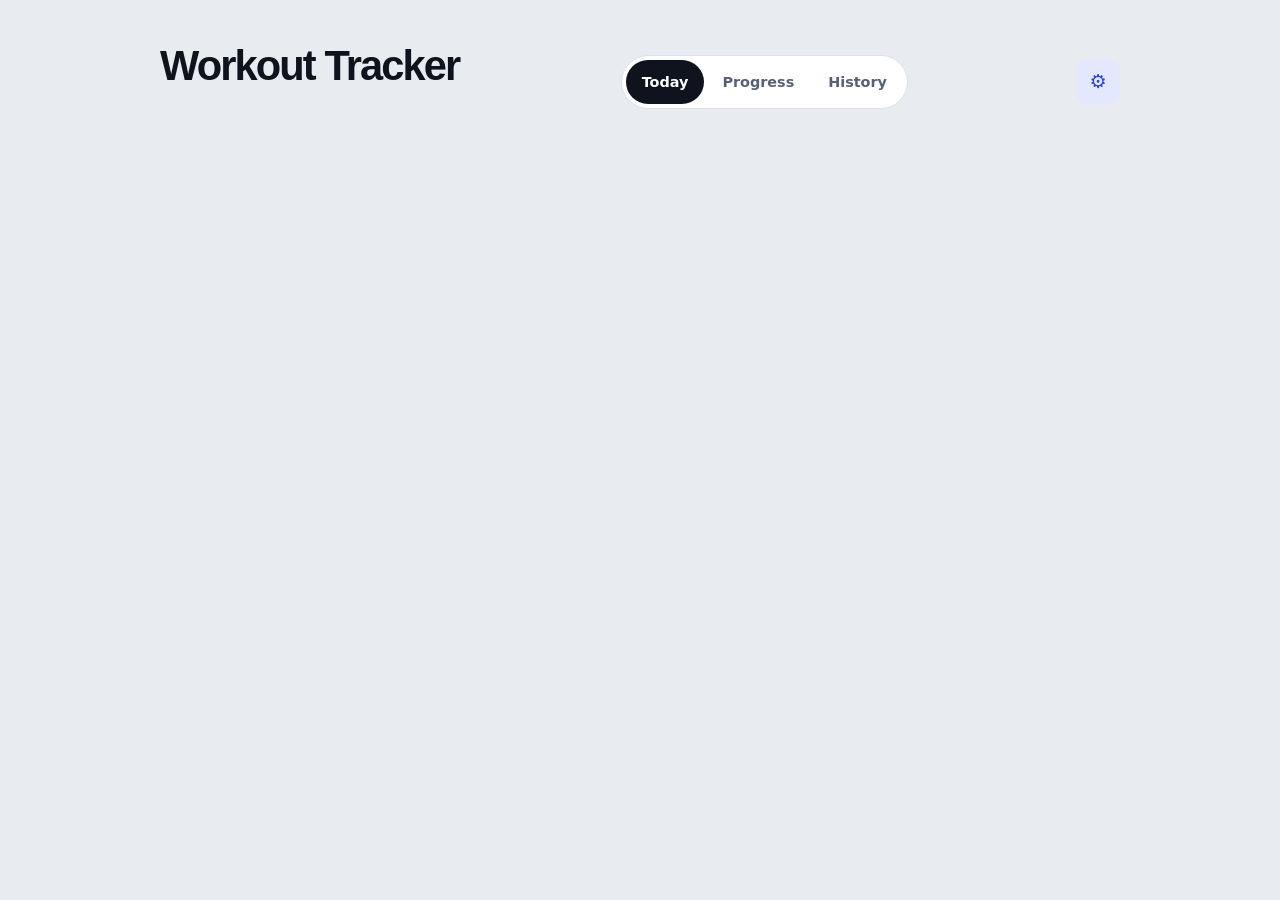
==== commit 5faac34e: "One program only: no other programs, builder, templates, recent-workouts list or Cardio page program" ====
--- a/frontend/index.html
+++ b/frontend/index.html
@@ -21,7 +21,7 @@
   <main class="shell">
     <header>
       <div><h1>Workout Tracker</h1><p class="subtitle page-status" id="pageStatus"></p><p class="splash" id="splashLine" hidden></p></div>
-      <nav class="site-nav" aria-label="Primary navigation"><a class="active" href="index.html" aria-current="page">Strength</a><a href="cardio.html">Cardio</a><a href="progress.html">Progress</a><a href="history.html">History</a></nav>
+      <nav class="site-nav" aria-label="Primary navigation"><a class="active" href="index.html" aria-current="page">Today</a><a href="progress.html">Progress</a><a href="history.html">History</a></nav>
       <div class="header-actions"><div class="date" id="today"></div><button class="secondary settings-button" id="settingsButton" type="button" aria-label="Settings" title="Settings">&#9881;</button></div>
     </header>
 
@@ -101,11 +101,8 @@
 
     <section class="card between-workouts flat" id="programCard" hidden>
       <div class="section-heading program-heading"><div><h2 id="programTitle">Sad to Savage</h2><p id="programSummary" class="subtitle"></p></div><details class="row-menu program-menu"><summary class="secondary" aria-label="Program options">&middot;&middot;&middot;</summary><div class="row-menu-items"><button id="editProgramBtn" type="button">Change level</button><button id="calendarProgramBtn" type="button">Add to calendar</button><button class="danger" id="endProgramBtn" type="button">Start over</button></div></details></div>
-      <p class="program-notice" id="programNotice" role="status" hidden></p>
       <div class="program-next" id="programNext"></div>
       <div class="program-walk" id="programWalk" hidden></div>
-      <details class="program-section" id="programNumbersSection"><summary id="programNumbersHeading">Training maxes</summary><ul class="program-maxes" id="programMaxes"></ul></details>
-      <details class="program-section" id="programProgressSection" hidden><summary>Progress</summary><p class="program-progress-key" id="programProgressKey"></p><ul class="program-progress" id="programProgress"></ul></details>
       <details class="program-section"><summary id="programBlockHeading">The six weeks</summary><div id="programWeeks"></div></details>
     </section>
 
@@ -131,18 +128,7 @@
       </div>
     </section>
 
-    <section class="card between-workouts flat ruled">
-      <div class="section-heading"><div><h2>Templates</h2></div><div class="section-heading-actions"><button class="secondary" id="templatesToggle" type="button" aria-controls="templateArea" aria-expanded="false">Show templates</button></div></div>
-      <div id="templateArea" hidden>
-        <div class="template-grid" id="templateList"></div>
-        <div class="template-area-actions"><button class="secondary" id="createTemplateBtn" type="button">Create template</button></div>
-      </div>
-    </section>
-
-    <section class="card between-workouts flat ruled">
-      <div class="section-heading"><div><h2>Recent workouts</h2><p id="storageStatus" class="subtitle"></p></div><div class="section-heading-actions"><button class="secondary" id="createWorkoutBtn" type="button">Create workout</button></div></div>
-      <ul class="saved-workout-list" id="savedWorkoutList"><li class="empty">No saved workouts yet.</li></ul>
-    </section>
+    <p class="subtitle storage-status" id="storageStatus" role="status"></p>
   </main>
   <div class="big-view" id="bigView" role="dialog" aria-modal="true" aria-labelledby="bigViewExercise" hidden>
     <p class="visually-hidden" id="bigViewAnnouncement" role="status"></p>
@@ -163,37 +149,16 @@
       <button class="big-view-primary" id="bigViewPrimary" type="button" data-kind="complete">Complete set</button>
     </div>
   </div>
-  <!-- Suggested exercise names for every exercise field on the page: whatever has been logged or is in a template. -->
+  <!-- Suggested exercise names for every exercise field on the page: whatever has been logged or is in the program. -->
   <datalist id="exerciseNames"></datalist>
-  <div class="modal-backdrop" id="templateModal" hidden>
-    <section class="settings-modal template-modal" role="dialog" aria-modal="true" aria-labelledby="templateModalTitle">
-      <div class="settings-heading"><h2 id="templateModalTitle">Create template</h2><button class="modal-close" id="closeTemplate" type="button" aria-label="Close template editor">&times;</button></div>
-      <form id="templateForm"><label for="templateName">Template name</label><input id="templateName" type="text" maxlength="100" placeholder="e.g. Conditioning Day" required /><div class="template-exercise-heading"><label>Exercises</label><button class="secondary" id="addTemplateExercise" type="button">Add exercise</button></div><div id="templateExerciseEditor"></div><div class="settings-actions"><button class="secondary" id="cancelTemplate" type="button">Cancel</button><button class="primary" type="submit">Save template</button></div></form>
-    </section>
-  </div>
   <div class="modal-backdrop" id="programModal" hidden>
     <section class="settings-modal program-modal" role="dialog" aria-modal="true" aria-labelledby="programModalTitle">
       <div class="settings-heading"><h2 id="programModalTitle">Start program</h2><button class="modal-close" id="closeProgram" type="button" aria-label="Close program setup">&times;</button></div>
       <form id="programForm" novalidate>
         <p class="subtitle program-help" id="programIntro"></p>
-        <div class="program-option" id="programMaxKindField"><label for="programMaxKind">The weights you enter are</label><select id="programMaxKind"><option value="1rm">One-rep maxes</option><option value="tm">Training maxes</option></select></div>
-        <div class="program-max-inputs" id="programMaxInputs"></div>
         <div class="program-options" id="programOptions"></div>
         <p class="auth-feedback" id="programFormError" role="alert" hidden></p>
         <div class="settings-actions"><button class="secondary" id="cancelProgram" type="button">Cancel</button><button class="primary" id="programSubmit" type="submit">Start program</button></div>
-      </form>
-    </section>
-  </div>
-  <div class="modal-backdrop" id="builderModal" hidden>
-    <section class="settings-modal program-modal builder-modal" role="dialog" aria-modal="true" aria-labelledby="builderModalTitle">
-      <div class="settings-heading"><h2 id="builderModalTitle">Build your program</h2><button class="modal-close" id="closeBuilder" type="button" aria-label="Close program builder">&times;</button></div>
-      <form id="builderForm" novalidate>
-        <p class="subtitle program-help" id="builderIntro"></p>
-        <div class="program-option"><label for="builderName">Program name</label><input id="builderName" type="text" maxlength="100" autocomplete="off" placeholder="e.g. Upper/Lower" /></div>
-        <div class="template-exercise-heading"><label id="builderDaysLabel">Days, in order</label><button class="secondary" id="builderAddDay" type="button">Add a day</button></div>
-        <ol class="builder-days" id="builderDays" aria-labelledby="builderDaysLabel"></ol>
-        <p class="auth-feedback" id="builderError" role="alert" hidden></p>
-        <div class="settings-actions"><button class="secondary" id="cancelBuilder" type="button">Cancel</button><button class="primary" id="builderSubmit" type="submit">Start program</button></div>
       </form>
     </section>
   </div>
@@ -222,8 +187,6 @@
   <script src="whats-new.js"></script>
   <script src="summary.js"></script>
   <script src="activity-export.js"></script>
-  <script src="templates.js"></script>
-  <script src="program-builder.js"></script>
   <script src="exercise-library.js"></script>
   <script src="exercise-guides.js"></script>
   <script src="stalls.js"></script>
--- a/frontend/styles.css
+++ b/frontend/styles.css
@@ -101,7 +101,6 @@
 /* The phone's tab bar draws an icon over each name; the files are the app's own, because nothing may load from another origin. */
 .site-nav a::before { content:""; display:none; width:22px; height:22px; background:currentColor; -webkit-mask:var(--tab-icon) center / contain no-repeat; mask:var(--tab-icon) center / contain no-repeat; }
 .site-nav a[href="index.html"] { --tab-icon:url(icons/tab-strength.svg); }
-.site-nav a[href="cardio.html"] { --tab-icon:url(icons/tab-cardio.svg); }
 .site-nav a[href="progress.html"] { --tab-icon:url(icons/tab-progress.svg); }
 .site-nav a[href="history.html"] { --tab-icon:url(icons/tab-history.svg); }
 h1 { margin:0; font-size:clamp(2rem,5vw,3.25rem); font-weight:800; letter-spacing:-.045em; }
--- a/frontend/onboarding.css
+++ b/frontend/onboarding.css
@@ -0,0 +1,133 @@
+/* The first-login welcome (onboarding.js): six short steps over the whole screen, then the Tracker. It is the page's own ground
+   and type, a single calm column with the step's question set large in the grotesk, its choices as rows and segments under it,
+   and Back and Next held at the bottom where a thumb is. Its one flourish is the progress: a short bar with a plate for each
+   step, loaded one at a time, in ink once done and the accent for the step you are on. Every colour is a theme variable, so it
+   is right in all ten themes; every control is 44px or more; and nothing in it is wider than the screen, at any Text size.
+
+   It sits above the page, the tab bar (8 and 9), the header (30) and the big view (50); the feedback banner is lifted over it
+   while it is open, and the fireworks (100) stay above everything. Loaded on index.html after styles.css. */
+.onboarding {
+  position:fixed; inset:0; z-index:70; display:flex; flex-direction:column; overflow-x:hidden; overflow-y:auto; overscroll-behavior:contain;
+  color:var(--ink); background:radial-gradient(120% 60% at 50% 0, var(--glow), transparent 70%) var(--bg);
+}
+body.onboarding-open { overflow:hidden; }
+body.onboarding-open .form-feedback { z-index:80; }
+
+/* One column, centred and never over-wide. On a phone it fills the screen, with the actions at the foot of it however short the
+   step, where a thumb is. On a larger screen it is a block of its own height in the middle, so Next is not a long way from the
+   question; auto margins centre it without ever pushing its top out of reach when it is taller than the window. */
+.onboarding-frame {
+  flex:1 0 auto; display:grid; grid-template-rows:auto 1fr auto; width:min(36rem, calc(100% - 32px)); margin:0 auto;
+  padding-top:max(12px, env(safe-area-inset-top));
+}
+@media (min-width:621px) and (min-height:640px) {
+  .onboarding-frame { flex:0 0 auto; min-height:min(100%, 42rem); margin:auto; }
+}
+.onboarding-top { display:flex; flex-wrap:wrap; justify-content:space-between; align-items:center; gap:8px 16px; min-height:56px; }
+
+/* The progress: a bar seen end on, a plate for each step. A step to come is a small outline, as an empty space on the bar is;
+   one done is loaded in ink, and the step you are on is the accent and stands a little taller. The words beside it say the same
+   for anyone who cannot see it, and are what the live region reads out. */
+.onboarding-progress { display:flex; align-items:center; gap:12px; min-width:0; }
+.onboarding-bar { position:relative; display:inline-flex; align-items:center; gap:3px; height:28px; padding:0 12px 0 6px; }
+.onboarding-bar::before { content:""; position:absolute; left:0; right:0; top:50%; height:3px; margin-top:-1.5px; background:var(--muted); border-radius:2px; opacity:.5; }
+.onboarding-dot { position:relative; width:7px; height:12px; background:var(--bg); border:1.5px solid var(--muted); border-radius:2px; }
+.onboarding-dot.done { height:22px; background:var(--ink); border-color:var(--ink); }
+.onboarding-dot.current { width:9px; height:26px; background:var(--accent); border-color:var(--accent); }
+.onboarding-count { color:var(--ink); font-size:.85rem; font-weight:600; font-variant-numeric:tabular-nums; white-space:nowrap; }
+/* The top row is in ink rather than the muted grey: it sits on the strongest of the glow, where the muted grey of the lightest
+   themes (Blossom) falls just under 4.5 to 1. */
+.onboarding-skip { padding:10px 14px; color:var(--ink); background:transparent; font-weight:600; }
+.onboarding-skip:hover { text-decoration:underline; }
+
+/* A step: its question, a line or two on why it matters, then the choices. It starts at the same height on every step, so moving
+   on does not shift the heading about. */
+.onboarding-steps { min-width:0; padding:clamp(20px, 7vh, 80px) 0 28px; }
+.onboarding-step { display:grid; align-content:start; min-width:0; }
+.onboarding-step h2 {
+  margin:0 0 14px; font-size:clamp(1.85rem, 1.2rem + 2.8vw, 2.75rem); font-weight:800; letter-spacing:-.035em; line-height:1.08;
+  text-wrap:balance; overflow-wrap:anywhere;
+}
+/* The heading takes the focus so a screen reader starts each step from its question; it is not a control, so it draws no ring. */
+.onboarding-step h2:focus { outline:none; }
+.onboarding-lead { max-width:32rem; margin:0; font-size:1.1rem; line-height:1.5; }
+.onboarding-text { max-width:32rem; margin:16px 0 0; line-height:1.55; }
+.onboarding-note { max-width:32rem; margin:18px 0 0; color:var(--muted); font-size:.88rem; line-height:1.5; }
+
+.onboarding-group { min-width:0; margin:26px 0 0; padding:0; border:0; }
+.onboarding-group legend { margin:0 0 8px; padding:0; color:var(--muted); font-size:.82rem; font-weight:700; }
+.onboarding-group + .onboarding-group { margin-top:22px; }
+.onboarding-group select { max-width:20rem; }
+.onboarding-days { margin-top:22px; }
+.onboarding-choices { display:grid; gap:8px; }
+.onboarding-segments { display:grid; grid-template-columns:repeat(auto-fit, minmax(min(100%, 8.5rem), 1fr)); gap:8px; }
+
+/* A choice: the radio lies over the whole of it, unseen but still the thing tapped, focused and moved with the arrow keys, and the
+   body beside it shows the state, as the training days in Settings do. Chosen is the accent's tint with an accent edge. */
+.onboarding-choice { position:relative; display:block; min-width:0; margin:0; color:var(--ink); font-size:1rem; font-weight:400; }
+.onboarding-choice input { position:absolute; inset:0; z-index:1; width:100%; height:100%; margin:0; padding:0; opacity:0; cursor:pointer; }
+.onboarding-choice-body {
+  display:grid; align-content:center; min-height:44px; padding:14px 16px; background:var(--card); border:1px solid var(--line);
+  border-radius:var(--radius-panel); transition:border-color .15s, background-color .15s;
+}
+.onboarding-choice strong { font-weight:700; line-height:1.3; overflow-wrap:anywhere; }
+.onboarding-choice small { display:block; margin-top:2px; color:var(--muted); font-size:.82rem; font-weight:600; overflow-wrap:anywhere; }
+.onboarding-choice-text { display:block; margin-top:6px; color:var(--muted); font-size:.88rem; line-height:1.45; overflow-wrap:anywhere; }
+.onboarding-choice:hover .onboarding-choice-body { border-color:var(--accent-line); }
+.onboarding-choice input:checked + .onboarding-choice-body { background:var(--accent-soft); border-color:var(--accent); box-shadow:inset 0 0 0 1px var(--accent); }
+.onboarding-choice input:checked + .onboarding-choice-body small,
+.onboarding-choice input:checked + .onboarding-choice-body .onboarding-choice-text { color:var(--ink); }
+.onboarding-choice input:focus-visible + .onboarding-choice-body { outline:2px solid var(--accent); outline-offset:2px; }
+
+/* A row (a way to train) has a radio's mark at its start, since several lines of text alone do not say "pick one". */
+.onboarding-row .onboarding-choice-body { grid-template-columns:20px minmax(0, 1fr); column-gap:12px; }
+.onboarding-row .onboarding-choice-body::before {
+  content:""; grid-row:1 / span 3; width:20px; height:20px; margin-top:1px; border:2px solid var(--muted); border-radius:50%;
+}
+.onboarding-row .onboarding-choice-body > * { grid-column:2; }
+.onboarding-row input:checked + .onboarding-choice-body::before { background:var(--accent); border-color:var(--accent); box-shadow:inset 0 0 0 3px var(--accent-soft); }
+/* A segment (a unit) is a short word in the middle. */
+.onboarding-segment .onboarding-choice-body { justify-items:center; text-align:center; }
+.onboarding-segment strong { font-size:1.05rem; }
+
+/* The tour: a line for each page, beside the icon its tab has on a phone, so the bar along the bottom is known on sight. */
+.onboarding-tour { display:grid; margin:22px 0 0; padding:0; list-style:none; }
+.onboarding-tour li { display:grid; grid-template-columns:44px minmax(0, 1fr); gap:14px; align-items:start; padding:14px 0; border-top:1px solid var(--rule); }
+.onboarding-tour li:last-child { border-bottom:1px solid var(--rule); }
+.onboarding-tour strong { font-family:var(--font-display); font-size:1.05rem; font-weight:750; }
+.onboarding-tour p { margin:4px 0 0; color:var(--muted); font-size:.9rem; line-height:1.45; overflow-wrap:anywhere; }
+.onboarding-tour-icon { position:relative; width:44px; height:44px; background:var(--accent-soft); border-radius:var(--radius-control); }
+.onboarding-tour-icon::after {
+  content:""; position:absolute; inset:11px; background:var(--accent);
+  -webkit-mask:var(--onboarding-icon) center / contain no-repeat; mask:var(--onboarding-icon) center / contain no-repeat;
+}
+.onboarding-tour-icon[data-page="strength"]::after { --onboarding-icon:url(icons/tab-strength.svg); }
+.onboarding-tour-icon[data-page="progress"]::after { --onboarding-icon:url(icons/tab-progress.svg); }
+.onboarding-tour-icon[data-page="history"]::after { --onboarding-icon:url(icons/tab-history.svg); }
+
+/* What was chosen, on the ink panel: in this app ink is "now", as on the next workout and the rest timer. */
+.onboarding-summary { display:grid; gap:12px; margin:24px 0 0; padding:20px 22px; color:var(--card); background:var(--ink); border-radius:var(--radius-card); }
+.onboarding-summary div { display:flex; flex-wrap:wrap; justify-content:space-between; align-items:baseline; gap:2px 16px; min-width:0; }
+.onboarding-summary dt { color:var(--card); background:var(--ink); font-size:.85rem; font-weight:600; opacity:.75; }
+.onboarding-summary dd { margin:0; color:var(--card); background:var(--ink); font-family:var(--font-display); font-size:1.08rem; font-weight:750; overflow-wrap:anywhere; }
+
+/* Back on the left, the way on at the right, held to the foot of the screen on the page's own ground so the step scrolls under it. */
+.onboarding-actions {
+  position:sticky; bottom:0; display:flex; align-items:center; gap:10px; padding:14px 0 max(16px, env(safe-area-inset-bottom)); background:var(--bg);
+}
+.onboarding-actions .onboarding-next { min-width:9rem; min-height:52px; margin-left:auto; font-size:1rem; border-radius:var(--radius-panel); }
+.onboarding-back { min-height:52px; border-radius:var(--radius-panel); }
+@media (max-width:620px) {
+  .onboarding-actions .onboarding-next { flex:1; min-width:0; }
+  .onboarding-step h2 { margin-bottom:12px; }
+}
+
+/* Moving on: the new step fades in, and its plate slides onto the bar. Nothing moves for someone who has asked for less motion. */
+@media (prefers-reduced-motion:no-preference) {
+  .onboarding-step:not([hidden]) { animation:onboarding-step-in .3s ease-out; }
+  .onboarding-dot.current { animation:onboarding-plate-on .35s cubic-bezier(.2,.8,.3,1.25); }
+  .onboarding-dot { transition:height .2s ease-out, background-color .2s, border-color .2s; }
+}
+@keyframes onboarding-step-in { from { opacity:0; } to { opacity:1; } }
+@keyframes onboarding-plate-on { from { transform:translateX(8px); opacity:0; } to { transform:none; opacity:1; } }
+@media (prefers-reduced-motion:reduce) { .onboarding-choice-body { transition:none; } }
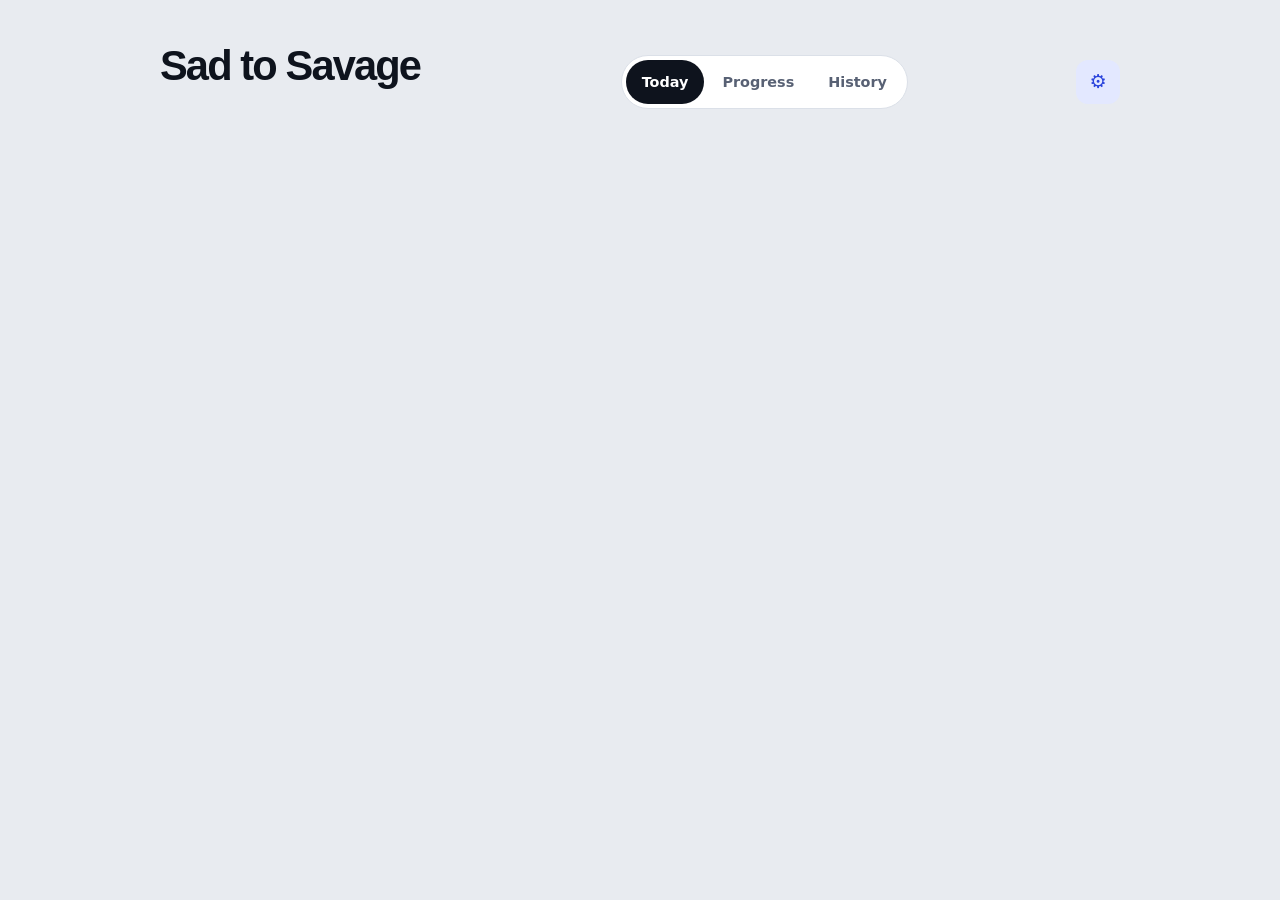
==== commit 386e0b24: "Name, copy and pictures for Sad to Savage: titles and notifications, the Today card's plan in bold b" ====
--- a/frontend/index.html
+++ b/frontend/index.html
@@ -3,7 +3,7 @@
 <head>
   <meta charset="UTF-8" />
   <meta name="viewport" content="width=device-width, initial-scale=1.0" />
-  <title>Workout Tracker</title>
+  <title>Sad to Savage</title>
   <link rel="preload" href="fonts/schibsted-grotesk-latin.woff2" as="font" type="font/woff2" crossorigin />
   <link rel="preload" href="fonts/figtree-latin.woff2" as="font" type="font/woff2" crossorigin />
   <link rel="stylesheet" href="styles.css" />
@@ -15,12 +15,12 @@
   <link rel="apple-touch-icon" href="/icons/apple-touch-icon.png" />
   <meta name="mobile-web-app-capable" content="yes" />
   <meta name="apple-mobile-web-app-capable" content="yes" />
-  <meta name="apple-mobile-web-app-title" content="Workouts" />
+  <meta name="apple-mobile-web-app-title" content="Sad to Savage" />
 </head>
 <body>
   <main class="shell">
     <header>
-      <div><h1>Workout Tracker</h1><p class="subtitle page-status" id="pageStatus"></p><p class="splash" id="splashLine" hidden></p></div>
+      <div><h1>Sad to Savage</h1><p class="subtitle page-status" id="pageStatus"></p><p class="splash" id="splashLine" hidden></p></div>
       <nav class="site-nav" aria-label="Primary navigation"><a class="active" href="index.html" aria-current="page">Today</a><a href="progress.html">Progress</a><a href="history.html">History</a></nav>
       <div class="header-actions"><div class="date" id="today"></div><button class="secondary settings-button" id="settingsButton" type="button" aria-label="Settings" title="Settings">&#9881;</button></div>
     </header>
@@ -100,7 +100,7 @@
     </section>
 
     <section class="card between-workouts flat" id="programCard" hidden>
-      <div class="section-heading program-heading"><div><h2 id="programTitle">Sad to Savage</h2><p id="programSummary" class="subtitle"></p></div><details class="row-menu program-menu"><summary class="secondary" aria-label="Program options">&middot;&middot;&middot;</summary><div class="row-menu-items"><button id="editProgramBtn" type="button">Change level</button><button id="calendarProgramBtn" type="button">Add to calendar</button><button class="danger" id="endProgramBtn" type="button">Start over</button></div></details></div>
+      <div class="section-heading program-heading"><div><h2 id="programTitle">Your program</h2><p id="programSummary" class="subtitle"></p></div><details class="row-menu program-menu"><summary class="secondary" aria-label="Program options">&middot;&middot;&middot;</summary><div class="row-menu-items"><button id="editProgramBtn" type="button">Change level</button><button id="calendarProgramBtn" type="button">Add to calendar</button><button class="danger" id="endProgramBtn" type="button">Start over</button></div></details></div>
       <div class="program-next" id="programNext"></div>
       <div class="program-walk" id="programWalk" hidden></div>
       <details class="program-section"><summary id="programBlockHeading">The six weeks</summary><div id="programWeeks"></div></details>
--- a/frontend/styles.css
+++ b/frontend/styles.css
@@ -348,6 +348,8 @@
 .program-next-actions, .program-day-actions { display:flex; align-items:center; gap:8px; flex-shrink:0; }
 .program-next .primary { color:var(--ink); background:var(--card); }
 .program-next .secondary { color:var(--card); background:var(--ink); box-shadow:inset 0 0 0 1.5px var(--card); }
+.program-next li b { font-weight:800; }
+.program-next ul li + li { margin-top:6px; }
 /* The day's walk, under the day's workout: a plain panel, since the dark one above is the thing to do and this is the other thing. */
 .program-walk { display:flex; flex-wrap:wrap; justify-content:space-between; align-items:center; gap:12px 16px; margin-top:14px; padding:16px 18px; background:var(--card); border:1px solid var(--line); border-radius:var(--radius-card); }
 .program-walk .program-kicker { display:block; color:var(--muted); background:none; opacity:1; }
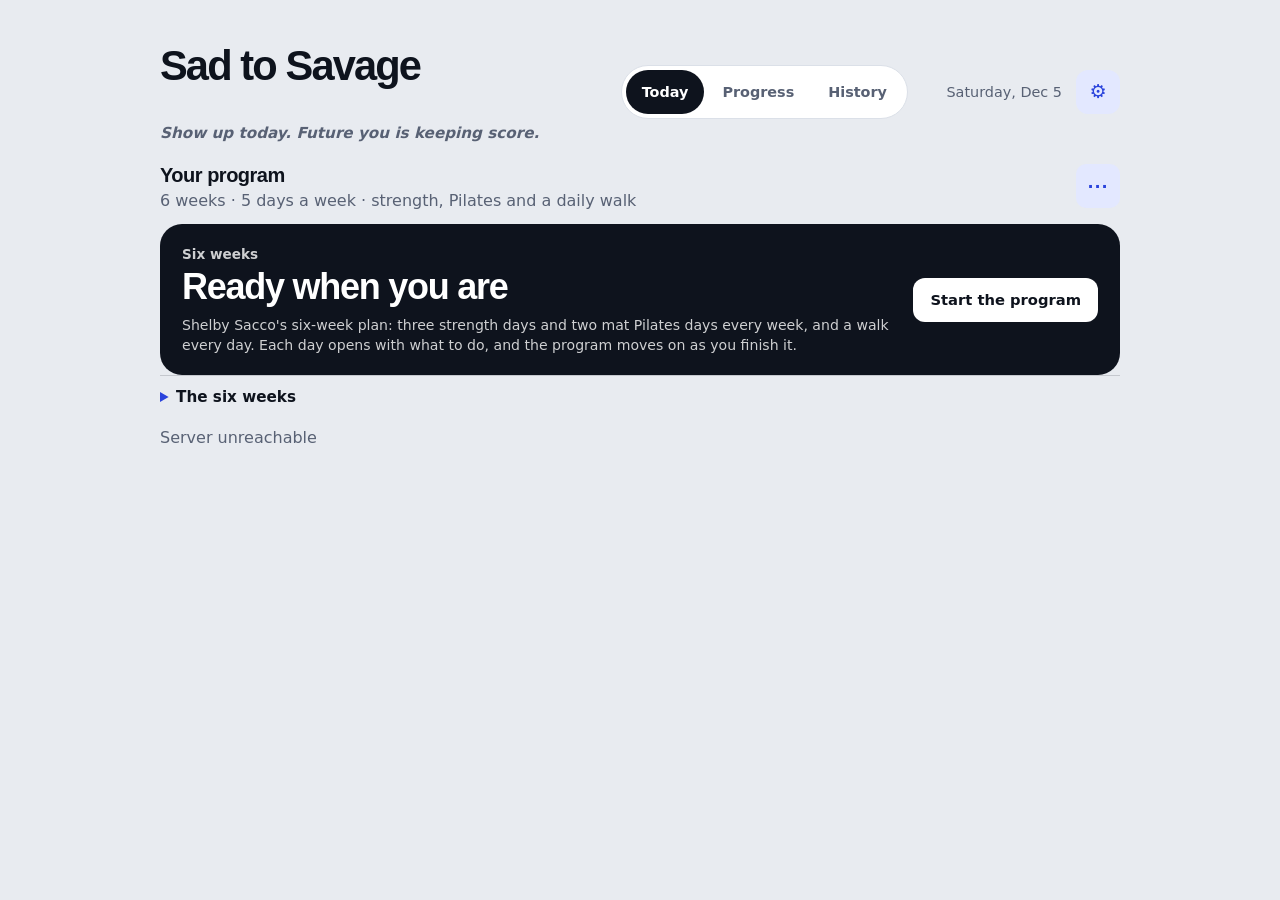
==== commit d1469447: "Fix in-workout usability on a phone: units on set chips, Next when a move is done, rest only when so" ====
--- a/frontend/index.html
+++ b/frontend/index.html
@@ -47,12 +47,13 @@
       <div class="section-heading"><div><h2 id="activeWorkoutTitle">Active workout</h2><button class="progress-toggle" id="activeWorkoutProgress" type="button" aria-expanded="false" aria-controls="exerciseJump"></button></div><div class="section-heading-actions"><button class="secondary" id="bigViewBtn" type="button">Big view</button><details class="row-menu workout-menu" id="workoutMenu"><summary class="secondary" aria-label="More for this workout">&middot;&middot;&middot;</summary><div class="row-menu-items"><button class="danger" id="endWorkoutBtn" type="button">Cancel workout</button></div></details></div></div>
       <p class="reach-line" id="workoutReach" hidden></p>
       <ol class="exercise-jump" id="exerciseJump" aria-label="Go to an exercise" hidden></ol>
-      <div class="active-exercise"><div class="active-exercise-heading"><h3 id="activeExerciseName"></h3><details class="row-menu exercise-menu" id="exerciseMenu"><summary class="secondary" aria-label="More for this exercise">&middot;&middot;&middot;</summary><div class="row-menu-items"><button type="button" id="swapToggle" aria-expanded="false" aria-controls="swapPanel">Swap exercise</button><button type="button" id="guideToggle" aria-expanded="false" aria-controls="guidePanel">How to do it</button><button type="button" id="noteToggle" aria-expanded="false" aria-controls="notePanel">Add note</button><button type="button" id="supersetToggle">Superset with next</button><button type="button" id="lastToggle">Do this one last</button></div></details></div>
+      <div class="active-exercise" id="activeExercise"><div class="active-exercise-heading"><h3 id="activeExerciseName"></h3><details class="row-menu exercise-menu" id="exerciseMenu"><summary class="secondary" aria-label="More for this exercise">&middot;&middot;&middot;</summary><div class="row-menu-items"><button type="button" id="swapToggle" aria-expanded="false" aria-controls="swapPanel">Swap exercise</button><button type="button" id="guideToggle" aria-expanded="false" aria-controls="guidePanel">How to do it</button><button type="button" id="noteToggle" aria-expanded="false" aria-controls="notePanel">Add note</button><button type="button" id="supersetToggle">Superset with next</button><button type="button" id="lastToggle">Do this one last</button></div></details></div>
         <div class="swap-panel" id="swapPanel" hidden><label for="swapName">Do this instead</label><div class="swap-fields"><input id="swapName" type="text" maxlength="100" list="exerciseNames" autocomplete="off" placeholder="e.g. Dumbbell Bench Press" /><button class="primary" id="swapBtn" type="button">Swap</button><button class="secondary" id="swapCancel" type="button">Cancel</button></div><p class="subtitle" id="swapHelp"></p></div>
         <div class="swap-panel guide-panel" id="guidePanel" hidden><h4 id="guideTitle"></h4><p class="subtitle guide-for" id="guideFor" hidden></p><ol class="guide-steps" id="guideSteps"></ol><p class="guide-mistake" id="guideMistake" hidden></p><p class="guide-none subtitle" id="guideNone" hidden></p><div class="note-actions"><a class="guide-video" id="guideVideo" href="#" target="_blank" rel="noopener noreferrer">Find a video demo</a><button class="secondary" id="guideClose" type="button">Close</button></div></div>
         <div class="swap-panel" id="notePanel" hidden><label for="noteText">Note for this exercise</label><textarea class="notes-input" id="noteText" rows="2" maxlength="2000" placeholder="e.g. Seat on 4, grip on the rings"></textarea><div class="note-actions"><button class="primary" id="noteSave" type="button">Save note</button><button class="secondary" id="noteCancel" type="button">Cancel</button></div><p class="subtitle">Shown whenever you do this exercise, in any workout. Save it empty to remove it.</p></div>
-        <p class="exercise-note" id="exerciseNote" hidden></p><p class="subtitle superset-line" id="supersetLine" hidden></p>
-        <p id="activeExerciseTarget" class="exercise-context target"></p><p id="activeExerciseLast" class="exercise-context" hidden></p><p class="progression-hint" id="progressionHint" hidden><span id="progressionText"></span> <button class="link-button" id="progressionUse" type="button"></button></p><p class="reach-hint" id="reachHint" hidden></p><details class="past-sessions" id="pastSessions" hidden><summary>Past sessions</summary><ul id="pastSessionList"></ul><a class="past-sessions-link" id="exerciseHistoryLink" href="progress.html">Every session, chart and records</a></details><ol class="plan-sets" id="activePlan" aria-label="Planned sets" hidden></ol></div>
+        <p class="exercise-note" id="exerciseNote" hidden></p><p class="subtitle superset-line" id="supersetLine" hidden></p><ol class="superset-moves" id="supersetMoves" aria-label="The moves of this superset" hidden></ol>
+        <p id="activeExerciseTarget" class="exercise-context target"></p><button class="link-button read-more" id="targetMore" type="button" aria-expanded="false" aria-controls="activeExerciseTarget" hidden>Read more</button><p id="activeExerciseLast" class="exercise-context" hidden></p><p class="progression-hint" id="progressionHint" hidden><span id="progressionText"></span> <button class="link-button" id="progressionUse" type="button"></button></p><p class="reach-hint" id="reachHint" hidden></p><details class="past-sessions" id="pastSessions" hidden><summary>Past sessions</summary><ul id="pastSessionList"></ul><a class="past-sessions-link" id="exerciseHistoryLink" href="progress.html">Every session, chart and records</a></details><ol class="plan-sets" id="activePlan" aria-label="Planned sets" hidden></ol></div>
+      <button class="primary done-next" id="doneNextBtn" type="button" hidden></button>
       <div class="set-entry">
         <div class="weight-entry"><label for="activeWeight">Weight (<span class="unit-label">lbs</span>)</label><div class="weight-stepper" id="weightStepper"><button class="secondary" type="button" data-weight-step="-5" aria-label="5 lbs lighter">&minus;5</button><input id="activeWeight" type="number" inputmode="decimal" enterkeyhint="next" min="0" step="0.5" placeholder="0" /><button class="secondary" type="button" data-weight-step="5" aria-label="5 lbs heavier">+5</button></div></div>
         <div class="reps-entry"><label for="completedReps" id="completedRepsLabel">Reps completed</label><input id="completedReps" type="number" inputmode="numeric" enterkeyhint="done" min="1" step="1" placeholder="0" /></div>
@@ -63,7 +64,7 @@
         <div class="effort-choices" id="effortChoices" role="group" aria-labelledby="effortLabel" hidden><span id="effortLabel">Reps left</span><button class="secondary" type="button" data-effort="0" aria-pressed="false" aria-label="0 left">0</button><button class="secondary" type="button" data-effort="1" aria-pressed="false" aria-label="1 left">1</button><button class="secondary" type="button" data-effort="2" aria-pressed="false" aria-label="2 left">2</button><button class="secondary" type="button" data-effort="3" aria-pressed="false" aria-label="3 left">3</button><button class="secondary" type="button" data-effort="4" aria-pressed="false" aria-label="4 or more left">4+</button></div>
         <div class="set-type-choices" id="setTypeChoices" role="group" aria-labelledby="setTypeLabel"><span id="setTypeLabel">Set type</span><button class="secondary" type="button" data-set-type="warmup" aria-pressed="false">Warm-up</button><button class="secondary" type="button" data-set-type="drop" aria-pressed="false">Drop set</button><button class="secondary" type="button" data-set-type="failure" aria-pressed="false">To failure</button><button class="secondary" type="button" data-set-type="amrap" aria-pressed="false">AMRAP</button></div>
       </details>
-      <div class="hold-timer" id="holdTimer" hidden><div class="hold-time"><strong>Hold</strong><span id="holdDisplay">0:30</span></div><button class="secondary" id="holdBtn" type="button">Start timer</button></div>
+      <div class="hold-timer" id="holdTimer" hidden><div class="hold-time"><strong>Hold</strong><span id="holdDisplay">0:30</span></div><button class="primary" id="holdBtn" type="button">Start timer</button></div>
       <p class="plate-hint" id="plateHint" hidden></p><p class="plate-hint" id="warmupHint" hidden></p>
       <div class="rest-panel" id="restPanel" hidden><div class="rest-time"><strong>Rest</strong><span id="timerDisplay">1:30</span><div class="rest-adjust" id="restAdjust"><button class="secondary" type="button" data-rest-adjust="-30" aria-label="30s less rest">&minus;30s</button><button class="secondary" type="button" data-rest-adjust="30" aria-label="30s more rest">+30s</button></div></div><div class="rest-actions"><button class="secondary" id="restEndBtn" type="button" aria-label="End rest now">End rest</button><button class="secondary" id="restToggleBtn" type="button">Start rest</button><button class="secondary rest-more-toggle" id="restMoreBtn" type="button" aria-expanded="false" aria-controls="restMoreItems" aria-label="More for the rest">&middot;&middot;&middot;</button><div class="rest-more-items" id="restMoreItems"><button class="secondary" id="restFixBtn" type="button">Fix last set</button><button class="secondary" id="restResetBtn" type="button">Restart rest</button></div></div></div>
       <p class="visually-hidden" id="restAnnouncement" role="status"></p>
@@ -100,7 +101,7 @@
     </section>
 
     <section class="card between-workouts flat" id="programCard" hidden>
-      <div class="section-heading program-heading"><div><h2 id="programTitle">Your program</h2><p id="programSummary" class="subtitle"></p></div><details class="row-menu program-menu"><summary class="secondary" aria-label="Program options">&middot;&middot;&middot;</summary><div class="row-menu-items"><button id="editProgramBtn" type="button">Change level</button><button id="calendarProgramBtn" type="button">Add to calendar</button><button class="danger" id="endProgramBtn" type="button">Start over</button></div></details></div>
+      <div class="section-heading program-heading"><div><h2 id="programTitle">Your program</h2><p id="programSummary" class="subtitle"></p></div><details class="row-menu program-menu"><summary class="secondary" aria-label="Program options">&middot;&middot;&middot;</summary><div class="row-menu-items"><button id="editProgramBtn" type="button">Level and Pilates days</button><button id="calendarProgramBtn" type="button">Add to calendar</button><button class="danger" id="endProgramBtn" type="button">Start over</button></div></details></div>
       <div class="program-next" id="programNext"></div>
       <div class="program-walk" id="programWalk" hidden></div>
       <details class="program-section"><summary id="programBlockHeading">The six weeks</summary><div id="programWeeks"></div></details>
--- a/frontend/styles.css
+++ b/frontend/styles.css
@@ -91,6 +91,9 @@
 .form-feedback.info { color:var(--ink); background:var(--accent-soft); border-color:var(--accent-line); }
 .feedback-action { margin-left:6px; padding:4px 12px; color:inherit; background:transparent; border:1px solid currentColor; border-radius:8px; font-weight:800; }
 #formFeedback { cursor:pointer; }
+/* During a workout the banner is laid over the top of the page, not put in its flow: a superset's next move, a set logged or a record each
+   showed for a few seconds and pushed the workout down by its height and margin while it did. Tapping it still dismisses it. */
+body.training .form-feedback { position:fixed; top:12px; left:50%; z-index:20; width:min(960px, calc(100% - 32px)); margin:0; transform:translateX(-50%); }
 #formFeedback::after { content:"\00d7"; float:right; margin-left:12px; font-size:1.25rem; line-height:1; opacity:.6; }
 .settings-button { width:44px; height:44px; padding:0; font-size:1.2rem; line-height:1; }
 .site-nav { display:flex; gap:2px; align-self:center; padding:4px; background:var(--card); border:1px solid var(--line); border-radius:999px; }
@@ -228,10 +231,19 @@
 .exercise-context { margin:6px 0 0; color:var(--ink); font-size:1rem; line-height:1.45; }
 .exercise-context.target { font-weight:650; }
 .exercise-context + .exercise-context { margin-top:4px; }
+/* Read more under the target, when it is clamped to three lines on a phone (active-workout.js). */
+.read-more { display:block; margin:0; padding:6px 0; font-size:.9rem; text-align:left; }
 .context-label { color:var(--muted); }
 /* A run of sets goes to the next line whole when it fits there, and breaks inside itself only when it is longer than a line. */
 .set-run { display:inline-block; max-width:100%; font-weight:600; }
-.footer-buttons { display:flex; gap:10px; }
+/* A set's kind in a label ("(warm-up)") is one piece, so a line breaks before it, never inside its hyphen (active-workout.js). */
+.set-kind-word { white-space:nowrap; }
+/* The footer's two buttons keep their places: Previous (when there is one) is always to the left of Next, which is at the right edge on every
+   exercise, so Next does not move when the first exercise gives way to the others. Each has a width and a line of its own. */
+.footer-buttons { display:flex; justify-content:flex-end; gap:10px; }
+.footer-buttons button { flex:none; white-space:nowrap; }
+#prevExerciseBtn { min-width:7.5rem; }
+#nextExerciseBtn { min-width:10.5rem; }
 .add-exercise { margin-top:18px; }
 .add-exercise summary { color:var(--accent); font-size:.9rem; font-weight:700; cursor:pointer; }
 .add-exercise-fields { display:grid; grid-template-columns:2fr 1fr auto; gap:12px; align-items:end; margin-top:12px; }
@@ -350,6 +362,14 @@
 .program-next .secondary { color:var(--card); background:var(--ink); box-shadow:inset 0 0 0 1.5px var(--card); }
 .program-next li b { font-weight:800; }
 .program-next ul li + li { margin-top:6px; }
+/* The moves of a superset or circuit, all in view: each a row with what it asks and how far along it is; the one on show is ringed. */
+.superset-moves { display:grid; gap:6px; margin:10px 0 4px; padding:0; list-style:none; }
+.superset-move button { display:grid; grid-template-columns:1fr auto; gap:2px 12px; width:100%; min-height:44px; padding:8px 12px; text-align:left; color:var(--ink); background:var(--card); border:1px solid var(--line); border-radius:var(--radius-control); font:inherit; cursor:pointer; }
+.superset-move.current button { border-color:var(--accent); box-shadow:inset 0 0 0 1px var(--accent); background:var(--sunk); }
+.superset-move-name { font-weight:700; }
+.superset-move-target { grid-column:1; color:var(--muted); font-size:.9rem; }
+.superset-move-sets { grid-column:2; grid-row:1 / span 2; align-self:center; color:var(--muted); font-size:.85rem; font-weight:700; }
+.superset-move.current .superset-move-sets { color:var(--accent); }
 /* The day's walk, under the day's workout: a plain panel, since the dark one above is the thing to do and this is the other thing. */
 .program-walk { display:flex; flex-wrap:wrap; justify-content:space-between; align-items:center; gap:12px 16px; margin-top:14px; padding:16px 18px; background:var(--card); border:1px solid var(--line); border-radius:var(--radius-card); }
 .program-walk .program-kicker { display:block; color:var(--muted); background:none; opacity:1; }
@@ -546,7 +566,6 @@
   .set-number{grid-column:1; grid-row:1}
   .set-list .remove{grid-column:2; grid-row:1; justify-self:end}
   .footer-actions{flex-direction:column}
-  .footer-buttons button{flex:1}
   .add-exercise-fields{grid-template-columns:1fr 1fr}
   .add-exercise-fields button{grid-column:1/-1}
 }
@@ -777,6 +796,8 @@
 .set-type-choices button[aria-pressed="true"] { color:var(--on-accent); background:var(--accent); }
 .set-kind { grid-column:1 / -1; display:flex; align-items:center; gap:8px; margin:0; color:var(--muted); font-size:.8rem; font-weight:700; }
 .set-kind select { flex:1; max-width:200px; }
+/* A hold has no weight and no kind: its set is the number, its seconds and the ×, on one line. */
+.set-list li.hold { grid-template-columns:3.4rem minmax(0,1fr) auto; }
 .template-exercise-row .template-superset { grid-column:1 / -1; margin:0; }
 /* Every session of one exercise, on Progress. */
 .session-list { display:grid; gap:8px; margin:14px 0 0; padding:0; list-style:none; }
@@ -804,6 +825,14 @@
   .site-nav a::before { display:block; }
   .install-banner { bottom:var(--tab-bar); }
   body.has-install-banner { padding-bottom:calc(96px + var(--tab-bar)); }
+  /* Whatever is scrolled or focused into view stops short of the tab bar, which floats over the bottom of the page: a field or a button
+     that the page brings up is not left under it. */
+  html { scroll-padding-bottom:calc(var(--tab-bar) + 24px); }
+}
+/* On a short screen the tab bar goes while a number is typed (body.typing, active-workout.js), since the keyboard takes most of the screen
+   and the bar would sit over the field and Complete set. */
+@media (max-width:620px) and (max-height:700px) {
+  body.typing .site-nav { display:none; }
 }
 body.has-install-banner .rest-panel { bottom:calc(84px + var(--tab-bar)); }
 /* A card's heading on a phone: its button stays on one line, and the heading and its note take the room left. */
@@ -896,7 +925,9 @@
 .set-tags .effort-choices, .set-tags .set-type-choices { margin-top:4px; margin-bottom:8px; }
 .set-tags .effort-choices[hidden], .set-tags .set-type-choices[hidden] { display:none; }
 .progress-toggle { margin-top:4px; }
-.active-exercise { padding:12px 0 4px; }
+.active-exercise { padding:12px 0 4px; scroll-margin-top:4.5rem; }
+/* Next, once the planned sets of a move are done: a solid button of its own above the set entry, where the thumb is. */
+.done-next { width:100%; min-height:3.25rem; margin:12px 0 0; border-radius:var(--radius-panel); }
 .plan-sets { margin-top:8px; }
 .plan-sets li { padding:4px 9px; font-size:.78rem; }
 .set-entry label { margin-bottom:5px; }
@@ -917,6 +948,8 @@
   .card:not([hidden]) ~ .card { margin-top:12px; }
   /* Last time's sets are the longest line on the screen; three lines of them at most, and the set entry stays where the thumb is. */
   #activeExerciseLast { display:-webkit-box; -webkit-box-orient:vertical; -webkit-line-clamp:3; line-clamp:3; overflow:hidden; }
+  /* The target is the same: a program's note for a Pilates day runs to a page, so it is three lines, and Read more shows the rest. */
+  #activeExerciseTarget:not(.open) { display:-webkit-box; -webkit-box-orient:vertical; -webkit-line-clamp:3; line-clamp:3; overflow:hidden; }
   /* A dialog is a sheet that rises from the bottom, where the thumb is. */
   .modal-backdrop { padding:0; place-items:end center; }
   .settings-modal { width:100%; max-height:92%; padding:20px 18px calc(20px + env(safe-area-inset-bottom)); border-bottom:0; border-radius:24px 24px 0 0; }
@@ -938,8 +971,11 @@
   .set-field { gap:3px; font-size:.75rem; }
   .set-edit { padding:8px 7px; }
   .set-list .remove { width:28px; height:28px; font-size:1.05rem; }
-  .footer-actions { flex-direction:row; }
-  .footer-buttons { flex:1; }
+  /* On a phone the buttons take a row of their own, at the right, and Finish early (beside them on a wide screen) is a link under them, so
+     it is not squeezed out of the card by the two buttons' widths. */
+  .footer-actions { flex-direction:column; align-items:stretch; }
+  .footer-buttons { align-self:flex-end; }
+  #finishEarlyBtn { align-self:flex-start; order:1; }
 }
 /* Headings never leave one word alone on their last line ("Apartment Gym / Upper A", not "Apartment Gym Upper / A"). */
 h1, h2, h3 { text-wrap:pretty; }
--- a/frontend/onboarding.css
+++ b/frontend/onboarding.css
@@ -42,7 +42,7 @@
 
 /* A step: its question, a line or two on why it matters, then the choices. It starts at the same height on every step, so moving
    on does not shift the heading about. */
-.onboarding-steps { min-width:0; padding:clamp(20px, 7vh, 80px) 0 28px; }
+.onboarding-steps { min-width:0; padding:clamp(12px, 4vh, 80px) 0 24px; }
 .onboarding-step { display:grid; align-content:start; min-width:0; }
 .onboarding-step h2 {
   margin:0 0 14px; font-size:clamp(1.85rem, 1.2rem + 2.8vw, 2.75rem); font-weight:800; letter-spacing:-.035em; line-height:1.08;
@@ -117,6 +117,12 @@
 }
 .onboarding-actions .onboarding-next { min-width:9rem; min-height:52px; margin-left:auto; font-size:1rem; border-radius:var(--radius-panel); }
 .onboarding-back { min-height:52px; border-radius:var(--radius-panel); }
+/* While the step has more below the actions (onboardingCueScroll sets the class), its last lines fade out above them, so a choice cut
+   by the edge reads as going on rather than ending. The fade is not pointer-events, so it never takes a tap meant for the step. */
+.onboarding.onboarding-more .onboarding-actions::before {
+  content:""; position:absolute; left:0; right:0; bottom:100%; height:40px; pointer-events:none;
+  background:linear-gradient(to bottom, transparent, var(--bg));
+}
 @media (max-width:620px) {
   .onboarding-actions .onboarding-next { flex:1; min-width:0; }
   .onboarding-step h2 { margin-bottom:12px; }
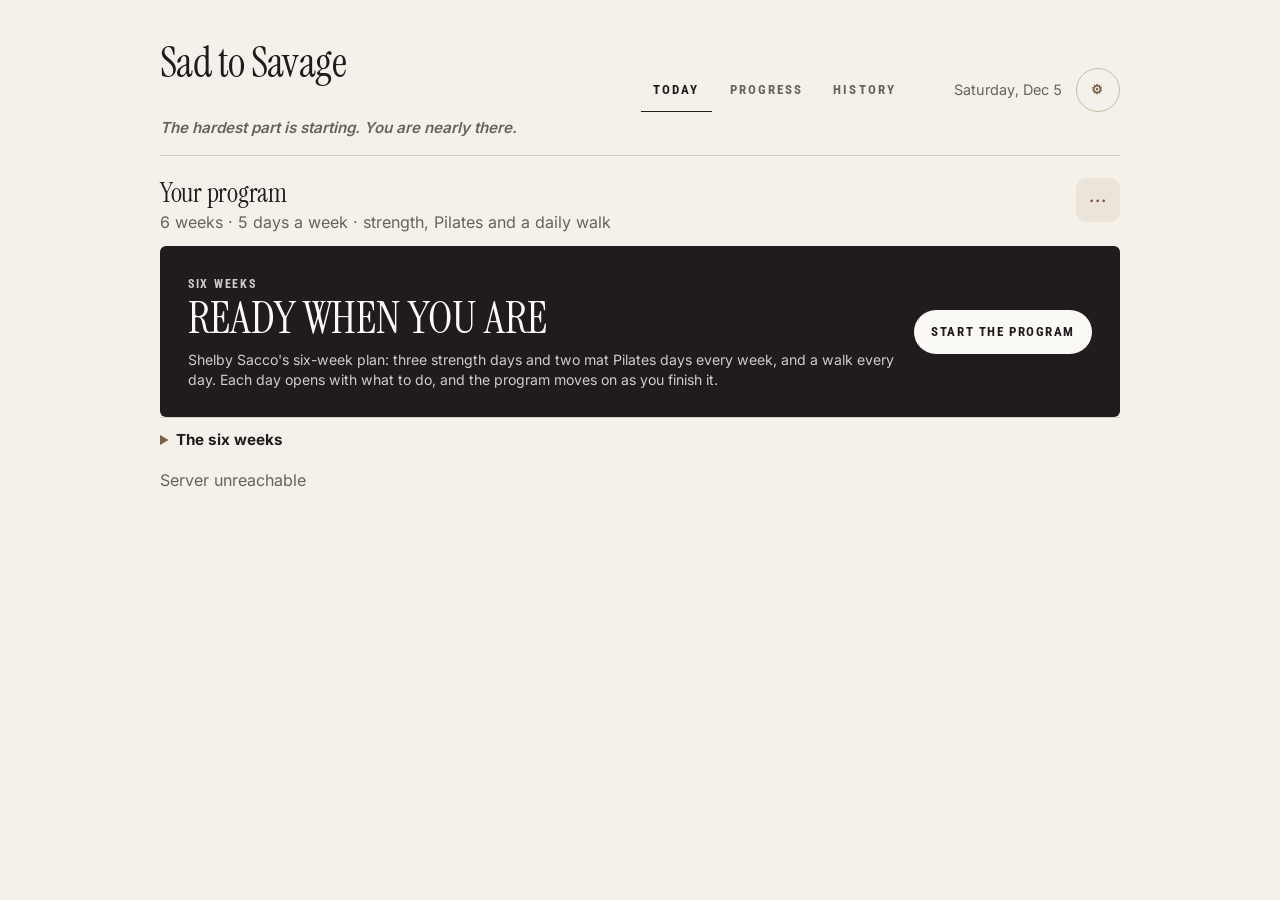
==== commit dbeb074e: "Restyle the app after Shelby Sacco's site and workout PDFs Light is cream and taupe, Dark charcoal a" ====
--- a/frontend/index.html
+++ b/frontend/index.html
@@ -4,13 +4,13 @@
   <meta charset="UTF-8" />
   <meta name="viewport" content="width=device-width, initial-scale=1.0" />
   <title>Sad to Savage</title>
-  <link rel="preload" href="fonts/schibsted-grotesk-latin.woff2" as="font" type="font/woff2" crossorigin />
-  <link rel="preload" href="fonts/figtree-latin.woff2" as="font" type="font/woff2" crossorigin />
+  <link rel="preload" href="fonts/instrument-serif-latin.woff2" as="font" type="font/woff2" crossorigin />
+  <link rel="preload" href="fonts/inter-latin.woff2" as="font" type="font/woff2" crossorigin />
   <link rel="stylesheet" href="styles.css" />
   <link rel="stylesheet" href="onboarding.css" />
   <script src="theme.js"></script>
   <link rel="manifest" href="/manifest.webmanifest" />
-  <meta name="theme-color" content="#e8ebf0" />
+  <meta name="theme-color" content="#f4f1ea" />
   <link rel="icon" href="/icons/icon-192.png" />
   <link rel="apple-touch-icon" href="/icons/apple-touch-icon.png" />
   <meta name="mobile-web-app-capable" content="yes" />
--- a/frontend/styles.css
+++ b/frontend/styles.css
@@ -1,13 +1,23 @@
-/* Two typefaces, both served with the app (fonts/, SIL Open Font License), so every phone, computer and test run draws the same
-   letters at the same sizes: Schibsted Grotesk for titles and the big numbers being worked on, and Figtree for everything
-   else. Each has a Latin file for English and an extended one that only loads for accented names. */
-@font-face { font-family:"Schibsted Grotesk"; font-style:normal; font-weight:400 900; font-display:swap; src:url(fonts/schibsted-grotesk-latin.woff2) format("woff2");
+/* Three typefaces, all served with the app (fonts/, SIL Open Font License), so every phone, computer and test run draws the same
+   letters at the same sizes. The look follows Shelby Sacco's own: a light editorial serif (Instrument Serif, with its italic for
+   the one word in a title that gets the accent) for titles, Roboto Condensed in bold capitals for the labels and the big numbers
+   being worked on, as her workout PDFs set them, and Inter for everything else. Each has a Latin file for English and an extended
+   one that only loads for accented names. */
+@font-face { font-family:"Instrument Serif"; font-style:normal; font-weight:400; font-display:swap; src:url(fonts/instrument-serif-latin.woff2) format("woff2");
   unicode-range:U+0000-00FF,U+0131,U+0152-0153,U+02BB-02BC,U+02C6,U+02DA,U+02DC,U+0304,U+0308,U+0329,U+2000-206F,U+20AC,U+2122,U+2191,U+2193,U+2212,U+2215,U+FEFF,U+FFFD; }
-@font-face { font-family:"Schibsted Grotesk"; font-style:normal; font-weight:400 900; font-display:swap; src:url(fonts/schibsted-grotesk-latin-ext.woff2) format("woff2");
+@font-face { font-family:"Instrument Serif"; font-style:normal; font-weight:400; font-display:swap; src:url(fonts/instrument-serif-latin-ext.woff2) format("woff2");
   unicode-range:U+0100-02BA,U+02BD-02C5,U+02C7-02CC,U+02CE-02D7,U+02DD-02FF,U+0304,U+0308,U+0329,U+1D00-1DBF,U+1E00-1E9F,U+1EF2-1EFF,U+2020,U+20A0-20AB,U+20AD-20C0,U+2113,U+2C60-2C7F,U+A720-A7FF; }
-@font-face { font-family:Figtree; font-style:normal; font-weight:300 900; font-display:swap; src:url(fonts/figtree-latin.woff2) format("woff2");
+@font-face { font-family:"Instrument Serif"; font-style:italic; font-weight:400; font-display:swap; src:url(fonts/instrument-serif-italic-latin.woff2) format("woff2");
   unicode-range:U+0000-00FF,U+0131,U+0152-0153,U+02BB-02BC,U+02C6,U+02DA,U+02DC,U+0304,U+0308,U+0329,U+2000-206F,U+20AC,U+2122,U+2191,U+2193,U+2212,U+2215,U+FEFF,U+FFFD; }
-@font-face { font-family:Figtree; font-style:normal; font-weight:300 900; font-display:swap; src:url(fonts/figtree-latin-ext.woff2) format("woff2");
+@font-face { font-family:"Instrument Serif"; font-style:italic; font-weight:400; font-display:swap; src:url(fonts/instrument-serif-italic-latin-ext.woff2) format("woff2");
+  unicode-range:U+0100-02BA,U+02BD-02C5,U+02C7-02CC,U+02CE-02D7,U+02DD-02FF,U+0304,U+0308,U+0329,U+1D00-1DBF,U+1E00-1E9F,U+1EF2-1EFF,U+2020,U+20A0-20AB,U+20AD-20C0,U+2113,U+2C60-2C7F,U+A720-A7FF; }
+@font-face { font-family:"Roboto Condensed"; font-style:normal; font-weight:500 800; font-display:swap; src:url(fonts/roboto-condensed-latin.woff2) format("woff2");
+  unicode-range:U+0000-00FF,U+0131,U+0152-0153,U+02BB-02BC,U+02C6,U+02DA,U+02DC,U+0304,U+0308,U+0329,U+2000-206F,U+20AC,U+2122,U+2191,U+2193,U+2212,U+2215,U+FEFF,U+FFFD; }
+@font-face { font-family:"Roboto Condensed"; font-style:normal; font-weight:500 800; font-display:swap; src:url(fonts/roboto-condensed-latin-ext.woff2) format("woff2");
+  unicode-range:U+0100-02BA,U+02BD-02C5,U+02C7-02CC,U+02CE-02D7,U+02DD-02FF,U+0304,U+0308,U+0329,U+1D00-1DBF,U+1E00-1E9F,U+1EF2-1EFF,U+2020,U+20A0-20AB,U+20AD-20C0,U+2113,U+2C60-2C7F,U+A720-A7FF; }
+@font-face { font-family:"Inter"; font-style:normal; font-weight:400 700; font-display:swap; src:url(fonts/inter-latin.woff2) format("woff2");
+  unicode-range:U+0000-00FF,U+0131,U+0152-0153,U+02BB-02BC,U+02C6,U+02DA,U+02DC,U+0304,U+0308,U+0329,U+2000-206F,U+20AC,U+2122,U+2191,U+2193,U+2212,U+2215,U+FEFF,U+FFFD; }
+@font-face { font-family:"Inter"; font-style:normal; font-weight:400 700; font-display:swap; src:url(fonts/inter-latin-ext.woff2) format("woff2");
   unicode-range:U+0100-02BA,U+02BD-02C5,U+02C7-02CC,U+02CE-02D7,U+02DD-02FF,U+0304,U+0308,U+0329,U+1D00-1DBF,U+1E00-1E9F,U+1EF2-1EFF,U+2020,U+20A0-20AB,U+20AD-20C0,U+2113,U+2C60-2C7F,U+A720-A7FF; }
 /* Colour themes. Every colour that changes with the theme is one of these variables: the page and card (--bg, --card,
    --sunk for panels set into a card), text (--ink, --muted), lines, the accent and what goes on it (--on-accent), a
@@ -15,14 +25,15 @@
    background starts from. theme.js sets data-palette on <html> to the chosen theme, and data-theme to light or dark,
    which the rules further down that differ in the dark (warnings, successes) go by. Each block also colours the
    previews in Settings, which carry a data-palette of their own. */
-:root, [data-palette="light"] { --bg:#e8ebf0; --card:#fff; --ink:#0e131d; --muted:#586174; --accent:#2a43dc; --line:#dbe0e8; --on-accent:#fff;
-  --accent-soft:#e3e8ff; --accent-line:#b4c0f7; --accent-ring:#2a43dc26; --sunk:#f2f4f8; --glow:#e3e8ff; }
-:root { --tab-bar:0px; --radius-control:12px; --radius-panel:16px; --radius-card:22px;
-  --font-display:"Schibsted Grotesk","Helvetica Neue",Arial,sans-serif; --font-body:Figtree,system-ui,-apple-system,"Segoe UI",sans-serif;
+:root, [data-palette="light"] { --bg:#f4f1ea; --card:#fbf9f5; --ink:#201c1d; --muted:#6a615b; --accent:#7a5f4b; --line:#ddd6ca; --on-accent:#fbf8f2;
+  --accent-soft:#ece4d9; --accent-line:#cdbcaa; --accent-ring:#7a5f4b2e; --sunk:#efebe3; --glow:#e9ddce; }
+:root { --tab-bar:0px; --radius-control:8px; --radius-panel:10px; --radius-card:14px;
+  --font-display:"Instrument Serif","Cormorant Garamond",Georgia,"Times New Roman",serif; --font-label:"Roboto Condensed","Arial Narrow",Arial,sans-serif;
+  --font-body:Inter,system-ui,-apple-system,"Segoe UI",sans-serif;
   --rule:var(--line); }
 @supports (color:color-mix(in srgb, red, blue)) { :root { --rule:color-mix(in srgb, var(--ink) 16%, var(--bg)); } }
-[data-theme="dark"], [data-palette="dark"] { color-scheme:dark; --bg:#0b0e13; --card:#151a22; --ink:#f0f3f8; --muted:#98a3b6; --accent:#8fa7ff; --line:#252c38; --on-accent:#080d28;
-  --accent-soft:#1d2644; --accent-line:#37478a; --accent-ring:#8fa7ff33; --sunk:#10141b; --glow:#18213b; }
+[data-theme="dark"], [data-palette="dark"] { color-scheme:dark; --bg:#171415; --card:#211d1e; --ink:#f3eee6; --muted:#aba198; --accent:#d3bba4; --line:#352f30; --on-accent:#1e1819;
+  --accent-soft:#2f2722; --accent-line:#5c4a3c; --accent-ring:#d3bba43a; --sunk:#1b1718; --glow:#2b211c; }
 /* Light themes. */
 [data-palette="sunrise"] { --bg:#fbf5ef; --card:#fffdfb; --ink:#2b1d16; --muted:#7c6558; --accent:#b64621; --line:#efe1d4; --on-accent:#fff;
   --accent-soft:#fde8de; --accent-line:#f2c2ad; --accent-ring:#b6462124; --sunk:#fcf6f1; --glow:#ffe6d6; }
@@ -53,12 +64,15 @@
 body {
   margin:0; min-height:100vh; font-family:var(--font-body); color:var(--ink); background:var(--bg); transition:background .2s,color .2s;
 }
-/* Titles, and the few numbers that are the point of a screen (the weight and reps being logged, the next workout and the totals),
-   are the grotesk. Everything else, buttons and fields included, is in the body face. A field or button that is to be the grotesk
-   says so here, since they take the page's font from `font:inherit` below. The clocks stay in the body face on purpose: the
-   grotesk's tabular figures leave a gap around the colon ("1 : 29"), which Figtree's do not. */
-h1, h2, h3, h4, .program-next strong, .weight-stepper input, .reps-entry input, .summary-stats strong,
-.program-maxes strong { font-family:var(--font-display); }
+/* Titles are the serif, which is drawn only in its regular weight (a bold would be made up by the browser, and look it), so they say
+   400 and get their emphasis from size. The few numbers that are the point of a screen (the weight and reps being logged, the totals)
+   and the small capitals that label things are the condensed face, as the program's PDFs set them. Everything else, buttons and fields
+   included, is in the body face. A field or button that is to be one of the others says so here, since they take the page's font from
+   `font:inherit` below. The clocks stay in the body face on purpose: the condensed face's figures are too tight to read a time from
+   at a glance, and Inter's tabular ones keep the colon close ("1:29"). */
+h1, h2, h3, h4, .program-next strong, .summary-headline, .summary-splash { font-family:var(--font-display); font-weight:400; }
+.weight-stepper input, .reps-entry input, .summary-stats strong, .program-maxes strong, .big-view-clock, .big-view-numbers,
+.program-kicker, .badge, .due-tag, .plan-sets li, button.primary, button.secondary, .button-link { font-family:var(--font-label); }
 /* Numbers are set in tabular figures everywhere, so a weight that changes by 5 does not make its neighbours jump. */
 input[type=number], .weight-stepper input, .set-edit, .date, .cardio-clock, .summary-stats strong, .program-maxes strong { font-variant-numeric:tabular-nums; }
 .shell { width:min(960px,calc(100% - 32px)); margin:0 auto; padding:42px 0 60px; }
@@ -106,7 +120,8 @@
 .site-nav a[href="index.html"] { --tab-icon:url(icons/tab-strength.svg); }
 .site-nav a[href="progress.html"] { --tab-icon:url(icons/tab-progress.svg); }
 .site-nav a[href="history.html"] { --tab-icon:url(icons/tab-history.svg); }
-h1 { margin:0; font-size:clamp(2rem,5vw,3.25rem); font-weight:800; letter-spacing:-.045em; }
+h1 { margin:0; font-size:clamp(2.4rem,6vw,3.9rem); font-weight:400; letter-spacing:-.015em; line-height:1.02; }
+h1 em, h2 em, h3 em, .program-next strong em { font-style:italic; }
 .subtitle { color:var(--muted); margin:8px 0 0; }
 .date { color:var(--muted); font-size:.9rem; white-space:nowrap; }
 /* The line under a page's name (the Tracker's and History's): where things stand. Its height is kept while it fills in, so the page
@@ -123,7 +138,7 @@
 /* Lines between rows that sit on the page rather than on a card use --rule, which is darker than --line (a card's hairline is drawn
    on white or the card tone; on the page it would all but vanish, about 1.1 to 1 in Light). */
 .card.flat .saved-workout, .card.flat .more-workouts, .card.flat .program-section { border-top-color:var(--rule); }
-h2 { font-size:1.25rem; font-weight:750; letter-spacing:-.025em; margin:0 0 20px; }
+h2 { font-size:1.7rem; font-weight:400; letter-spacing:-.01em; line-height:1.1; margin:0 0 20px; }
 .section-heading { display:flex; justify-content:space-between; align-items:baseline; gap:16px; }
 .section-heading-actions { display:flex; align-items:center; gap:12px; }
 .button-link { display:inline-block; border-radius:10px; padding:10px 13px; font-size:.85rem; font-weight:700; text-decoration:none; }
@@ -199,16 +214,16 @@
 html[data-theme="dark"] .danger, html[data-theme="dark"] .remove { color:#ff9eaa; background:#482934; }
 .footer-actions { display:flex; justify-content:space-between; gap:12px; margin-top:24px; padding-top:20px; border-top:1px solid var(--line); }
 .active-exercise { padding:18px 0 8px; border-top:1px solid var(--line); }
-.active-exercise h3 { margin:0 0 6px; font-size:1.6rem; font-weight:800; letter-spacing:-.035em; }
+.active-exercise h3 { margin:0 0 6px; font-size:2.1rem; font-weight:400; letter-spacing:-.01em; line-height:1.05; }
 .notes-field { margin:16px 0; }
 .set-entry { display:grid; grid-template-columns:minmax(0,1.4fr) minmax(0,1fr) auto; gap:12px; align-items:end; margin-top:8px; }
 .weight-stepper { display:flex; gap:6px; }
 .weight-stepper { gap:8px; }
 /* The weight is the number being worked on, so it is the biggest thing on the page, between steppers made for a thumb. */
-.weight-stepper input { flex:1; min-width:0; min-height:4.25rem; line-height:1.1; font-size:2.25rem; font-weight:800; letter-spacing:-.03em; text-align:center; background:var(--sunk); border-color:transparent; border-radius:var(--radius-panel); }
+.weight-stepper input { flex:1; min-width:0; min-height:4.25rem; line-height:1.1; font-size:2.6rem; font-weight:700; letter-spacing:0; text-align:center; background:var(--sunk); border-color:transparent; border-radius:var(--radius-panel); }
 .weight-stepper button { flex:none; width:4rem; min-height:4.25rem; padding:0; font-size:1.2rem; border-radius:var(--radius-panel); }
-.reps-entry input { min-height:4.25rem; line-height:1.1; font-size:1.75rem; font-weight:800; text-align:center; background:var(--sunk); border-color:transparent; border-radius:var(--radius-panel); }
-#completeSetBtn { min-height:4.25rem; font-size:1.05rem; border-radius:var(--radius-panel); }
+.reps-entry input { min-height:4.25rem; line-height:1.1; font-size:2.1rem; font-weight:700; text-align:center; background:var(--sunk); border-color:transparent; border-radius:var(--radius-panel); }
+#completeSetBtn { min-height:4.25rem; font-size:1.05rem; letter-spacing:.06em; border-radius:var(--radius-panel); }
 .plate-hint { margin:10px 0 0; color:var(--muted); font-size:.88rem; }
 /* The plates for each side of the bar, each drawn to its size. */
 .plates { display:inline-flex; align-items:center; gap:3px; margin-left:4px; vertical-align:middle; }
@@ -355,7 +370,7 @@
 /* The next workout is the Tracker's one raised surface, so it is the biggest thing on it: a card's own corners, and its name large. */
 .program-next { display:flex; justify-content:space-between; align-items:center; gap:16px; padding:20px 22px; color:var(--card); background:var(--ink); border-radius:var(--radius-card); }
 .program-kicker { color:var(--card); background:var(--ink); font-size:.85rem; font-weight:700; opacity:.8; }
-.program-next strong { display:block; margin-top:4px; font-size:clamp(1.65rem,5.5vw,2.25rem); font-weight:800; letter-spacing:-.035em; line-height:1.1; }
+.program-next strong { display:block; margin-top:4px; font-size:clamp(2rem,6.5vw,2.8rem); font-weight:400; letter-spacing:0; line-height:1.02; text-transform:uppercase; }
 .program-next ul { margin:8px 0 0; padding:0; list-style:none; color:var(--card); background:var(--ink); opacity:.8; font-size:.88rem; line-height:1.6; }
 .program-next-actions, .program-day-actions { display:flex; align-items:center; gap:8px; flex-shrink:0; }
 .program-next .primary { color:var(--ink); background:var(--card); }
@@ -654,7 +669,7 @@
 /* The summary leads with what changed: the comparison with last time is the headline, under the title, with goals and records below
    it. The totals are then one quiet line, label before value, since they were never the news. With nothing to lead with (a first
    workout) they keep their boxes (see has-lead, set in summary.js). */
-.summary-headline { margin:16px 0 0; font-family:var(--font-display); font-size:clamp(1.2rem, 4.2vw, 1.5rem); font-weight:750; letter-spacing:-.02em; line-height:1.25; text-wrap:balance; }
+.summary-headline { margin:16px 0 0; font-size:clamp(1.6rem, 5.4vw, 2rem); letter-spacing:-.01em; line-height:1.12; text-wrap:balance; }
 .workout-summary.has-lead .summary-stats { display:flex; flex-wrap:wrap; gap:4px 20px; margin:16px 0 0; }
 .workout-summary.has-lead .summary-stats li { display:flex; flex-direction:row-reverse; justify-content:flex-end; align-items:baseline; gap:6px; padding:0; border:0; }
 .workout-summary.has-lead .summary-stats strong { font-size:1rem; }
@@ -703,7 +718,7 @@
 .past-sessions li span:first-child { color:var(--muted); font-size:.82rem; }
 .past-sessions-link { color:var(--accent); font-weight:600; }
 /* What a finished workout earned (achievements.js): a line to cheer it, its achievements in gold above its records, and the streak. */
-.summary-splash { margin:12px 0 0; color:var(--accent); font-family:var(--font-display); font-size:clamp(1.05rem, 3.6vw, 1.3rem); font-weight:750; letter-spacing:-.01em; text-wrap:balance; }
+.summary-splash { margin:12px 0 0; color:var(--accent); font-size:clamp(1.4rem, 4.6vw, 1.7rem); letter-spacing:0; text-wrap:balance; }
 .summary-achievements li { display:grid; gap:2px; color:#5c3f00; background:#fff4d6; border-color:#efcd6e; }
 .summary-achievements li strong { font-size:1rem; }
 .summary-achievements li span { font-size:.85rem; }
@@ -817,7 +832,7 @@
   header { flex-wrap:nowrap; align-items:center; gap:12px; margin-bottom:16px; }
   header > div:first-child { min-width:0; }
   header .subtitle { display:none; }
-  h1 { font-size:1.75rem; letter-spacing:-.04em; }
+  h1 { font-size:2.2rem; letter-spacing:-.01em; }
   .header-actions { flex:none; }
   .site-nav { position:fixed; left:12px; right:12px; bottom:calc(12px + env(safe-area-inset-bottom)); z-index:8; order:0; width:auto; gap:4px; height:64px;
     padding:6px; border-radius:24px; box-shadow:0 12px 32px rgba(10,14,24,.22); }
@@ -851,11 +866,11 @@
 .history-group > summary::-webkit-details-marker { display:none; }
 .history-group > summary::before { content:"\25B8"; color:var(--accent); font-size:.9em; }
 .history-group[open] > summary::before { content:"\25BE"; }
-.history-group-name { margin:0; font-size:1.02rem; font-weight:750; letter-spacing:-.01em; }
+.history-group-name { margin:0; font-size:1.3rem; font-weight:400; letter-spacing:-.005em; }
 .history-group-total { margin-left:auto; color:var(--muted); font-size:.85rem; font-weight:600; }
 .history-year { margin-top:10px; border-top:1px solid var(--line); }
 .history-year:first-child { margin-top:6px; border-top:0; }
-.history-year-group > summary .history-group-name { font-size:1.2rem; font-weight:800; letter-spacing:-.025em; }
+.history-year-group > summary .history-group-name { font-size:1.6rem; letter-spacing:-.01em; }
 .history-year-group > summary { padding:8px 0; }
 .history-month-group > summary { padding:4px 0 4px 18px; }
 /* Progress under its chart: rows that fold open, each saying where it stands in one line, so the page is the chart and what it
@@ -953,7 +968,7 @@
   /* A dialog is a sheet that rises from the bottom, where the thumb is. */
   .modal-backdrop { padding:0; place-items:end center; }
   .settings-modal { width:100%; max-height:92%; padding:20px 18px calc(20px + env(safe-area-inset-bottom)); border-bottom:0; border-radius:24px 24px 0 0; }
-  h2 { font-size:1.12rem; }
+  h2 { font-size:1.45rem; }
   .active-workout .section-heading { align-items:center; }
   /* The rest timer in two rows: the time with −30s and +30s, then End rest, Pause rest and ···, which opens Fix last set and
      Restart rest in a row under them (showRestMore, rest-timer.js). */
@@ -1263,12 +1278,12 @@
 .big-view p, .big-view h2 { margin:0; }
 .big-view button { min-height:56px; padding:12px 18px; color:var(--big-ink); background:var(--big-fill); box-shadow:inset 0 0 0 2px var(--big-line); font-size:1.15rem; }
 .big-view-top { display:flex; justify-content:space-between; align-items:flex-start; gap:16px; }
-.big-view-top h2 { font-size:clamp(1.4rem, min(7vw, 8vh), 3rem); line-height:1.1; overflow-wrap:anywhere; }
+.big-view-top h2 { font-size:clamp(1.8rem, min(8.4vw, 9.6vh), 3.6rem); line-height:1.1; overflow-wrap:anywhere; }
 .big-view-top p { margin-top:4px; color:var(--big-dim); font-size:clamp(.95rem, min(3.4vw, 4vh), 1.4rem); }
 .big-view-top button { flex:none; width:56px; font-size:2rem; line-height:1; }
 .big-view-main { flex:1; display:grid; align-content:center; justify-items:center; gap:clamp(4px, 1.6vh, 14px); min-height:0; text-align:center; }
 .big-view-label { color:var(--big-dim); font-size:clamp(1.2rem, min(5vw, 6vh), 2.4rem); font-weight:700; letter-spacing:.08em; text-transform:uppercase; }
-.big-view-clock, .big-view-numbers { font-family:var(--font-display); font-weight:800; font-variant-numeric:tabular-nums; letter-spacing:-.03em; line-height:1; }
+.big-view-clock, .big-view-numbers { font-weight:700; font-variant-numeric:tabular-nums; letter-spacing:0; line-height:1; }
 .big-view-clock { font-size:clamp(4rem, min(30vw, 36vh), 14rem); }
 .big-view-bar { width:min(100%, 34rem); height:12px; overflow:hidden; background:var(--big-fill); border-radius:999px; }
 .big-view-bar span { display:block; height:100%; width:calc(var(--rest-left, 1) * 100%); background:var(--big-ink); border-radius:999px; }
@@ -1283,3 +1298,24 @@
 .big-view .big-view-primary { min-height:clamp(72px, 14vh, 120px); color:#000; background:#fff; box-shadow:none; font-size:clamp(1.4rem, min(6vw, 7vh), 2.4rem); }
 .big-view.go .big-view-primary { background:var(--big-go); }
 @media (prefers-reduced-motion:reduce) { .big-view-bar span { transition:none; } }
+
+/* Shelby's own look, taken from her site and her workout PDFs, laid over everything above so that it is one place to read and to change:
+   thin rules in place of shadows, small rounded panels, buttons as pills lettered in condensed capitals (her "READ MY STORY"), tags as
+   small rounded plates in the same capitals (her "UPPER BODY FOCUS"), and the next workout as the black block her headings sit on.
+   Colours and faces come from the theme and the variables at the top; nothing here is tied to one palette. */
+header { padding-bottom:18px; border-bottom:1px solid var(--rule); }
+button.primary, button.secondary, .button-link { border-radius:999px; font-size:.82rem; font-weight:700; letter-spacing:.1em; text-transform:uppercase; }
+button.secondary, .button-link.secondary { background:transparent; border:1px solid var(--accent-line); }
+.program-next .secondary { border:0; }
+.badge, .due-tag { border-radius:6px; font-size:.72rem; font-weight:700; letter-spacing:.08em; text-transform:uppercase; }
+.program-kicker { font-size:.78rem; letter-spacing:.14em; text-transform:uppercase; }
+.program-next { border-radius:6px; padding:26px 28px; }
+.program-next .primary, .program-next .secondary { letter-spacing:.12em; }
+.plan-sets li { font-size:.78rem; letter-spacing:.06em; text-transform:uppercase; border-radius:6px; }
+/* On a wide screen the page's links are her site's: small capitals with space between, the one you are on underlined, not a pill.
+   The phone keeps its tab bar. */
+@media (min-width:621px) {
+  .site-nav { gap:6px; padding:0; background:none; border:0; border-radius:0; }
+  .site-nav a { padding:8px 12px; border-radius:0; border-bottom:1px solid transparent; font-family:var(--font-label); font-size:.82rem; letter-spacing:.16em; text-transform:uppercase; }
+  .site-nav a.active { color:var(--ink); background:none; border-bottom-color:var(--ink); }
+}
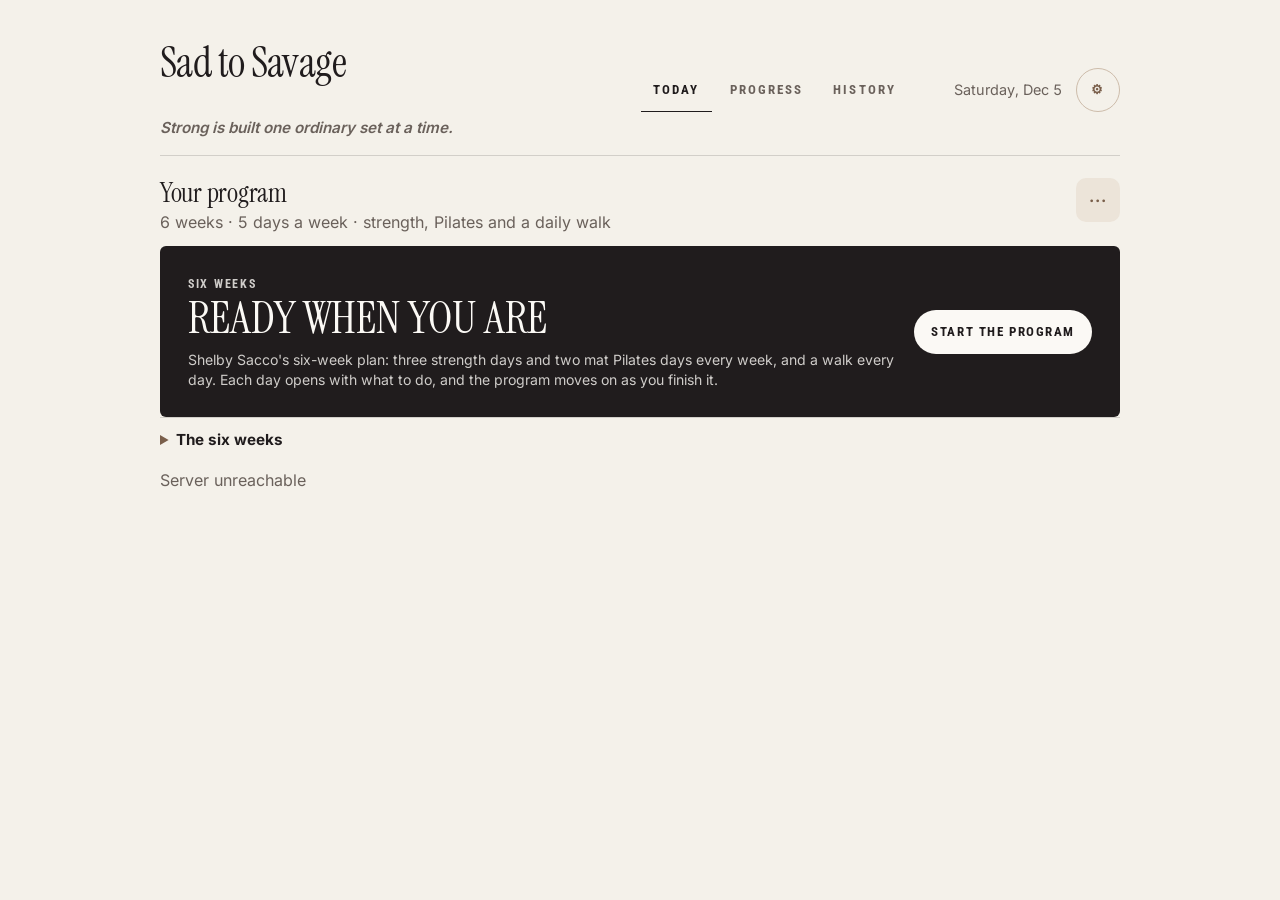
==== commit ebae6d65: "Bodyweight exercises say so instead of asking for a weight An exercise whose equipment is Bodyweight" ====
--- a/frontend/index.html
+++ b/frontend/index.html
@@ -56,6 +56,7 @@
       <button class="primary done-next" id="doneNextBtn" type="button" hidden></button>
       <div class="set-entry">
         <div class="weight-entry"><label for="activeWeight">Weight (<span class="unit-label">lbs</span>)</label><div class="weight-stepper" id="weightStepper"><button class="secondary" type="button" data-weight-step="-5" aria-label="5 lbs lighter">&minus;5</button><input id="activeWeight" type="number" inputmode="decimal" enterkeyhint="next" min="0" step="0.5" placeholder="0" /><button class="secondary" type="button" data-weight-step="5" aria-label="5 lbs heavier">+5</button></div></div>
+        <p class="bodyweight-label" id="bodyweightLabel" hidden><strong>Bodyweight</strong> No weight to enter</p>
         <div class="reps-entry"><label for="completedReps" id="completedRepsLabel">Reps completed</label><input id="completedReps" type="number" inputmode="numeric" enterkeyhint="done" min="1" step="1" placeholder="0" /></div>
         <button class="primary" id="completeSetBtn" type="button">Complete set</button>
       </div>
--- a/frontend/styles.css
+++ b/frontend/styles.css
@@ -217,6 +217,8 @@
 .active-exercise h3 { margin:0 0 6px; font-size:2.1rem; font-weight:400; letter-spacing:-.01em; line-height:1.05; }
 .notes-field { margin:16px 0; }
 .set-entry { display:grid; grid-template-columns:minmax(0,1.4fr) minmax(0,1fr) auto; gap:12px; align-items:end; margin-top:8px; }
+.bodyweight-label { margin:0; padding-bottom:12px; color:var(--muted, inherit); font-size:.9rem; }
+.bodyweight-label strong { display:block; color:inherit; font-size:1rem; }
 .weight-stepper { display:flex; gap:6px; }
 .weight-stepper { gap:8px; }
 /* The weight is the number being worked on, so it is the biggest thing on the page, between steppers made for a thumb. */
@@ -552,7 +554,7 @@
   header{align-items:flex-start; flex-wrap:wrap}
   .template-grid{grid-template-columns:1fr}
   .set-entry{grid-template-columns:1fr 1fr}
-  .set-entry .weight-entry{grid-column:1/-1}
+  .set-entry .weight-entry,.set-entry .bodyweight-label{grid-column:1/-1}
   .set-entry > button{width:100%}
   .section-heading-actions{align-items:flex-end; flex-direction:column; gap:8px}
   /* Metric and Exercise each have a line, since "All exercises" and the names under it do not fit half a phone. Under More filters
@@ -1319,3 +1321,22 @@
   .site-nav a { padding:8px 12px; border-radius:0; border-bottom:1px solid transparent; font-family:var(--font-label); font-size:.82rem; letter-spacing:.16em; text-transform:uppercase; }
   .site-nav a.active { color:var(--ink); background:none; border-bottom-color:var(--ink); }
 }
+/* The plates a day wears (program.js, dayChips), in the pastels of the program's PDF. They are the one place the app has colours of its
+   own that no theme changes, and each is a light tone with dark text whatever the page is, so each says both here (and is checked so). */
+.day-chips { display:flex; flex-wrap:wrap; gap:6px; margin-top:6px; }
+.day-chip { padding:3px 9px; border-radius:6px; font-family:var(--font-label); font-size:.7rem; font-weight:700; letter-spacing:.08em; text-transform:uppercase; }
+.day-chip.tone-strength { color:#2b2523; background:#efe9de; }
+.day-chip.tone-pilates { color:#2b2523; background:#fbe0e6; }
+.day-chip.tone-upper { color:#2b2523; background:#e1e8f4; }
+.day-chip.tone-lower { color:#2b2523; background:#eadff0; }
+.day-chip.tone-focus { color:#2b2523; background:#e6ebe9; }
+.day-chip.tone-walk { color:#2b2523; background:#fbf1cd; }
+/* The sign-in page's photograph, from the program's own PDF: a band above the form on a phone, and beside it where there is room.
+   It is decoration, so the page says nothing of it, and a taupe wash keeps it in the palette of the pages after it. */
+.auth-photo { display:block; height:200px; margin-bottom:16px; background:linear-gradient(rgba(196,176,158,.2), rgba(196,176,158,.2)), url(images/sign-in.jpg) 50% 18% / cover no-repeat;
+  border-radius:var(--radius-card); }
+html[data-theme="dark"] .auth-photo { filter:brightness(.78); }
+@media (min-width:900px) {
+  .auth-shell { display:grid; grid-template-columns:minmax(0, 1fr) 440px; align-items:stretch; width:min(1000px, calc(100% - 32px)); }
+  .auth-photo { height:auto; min-height:560px; margin:0 16px 0 0; background-position:50% 22%; }
+}
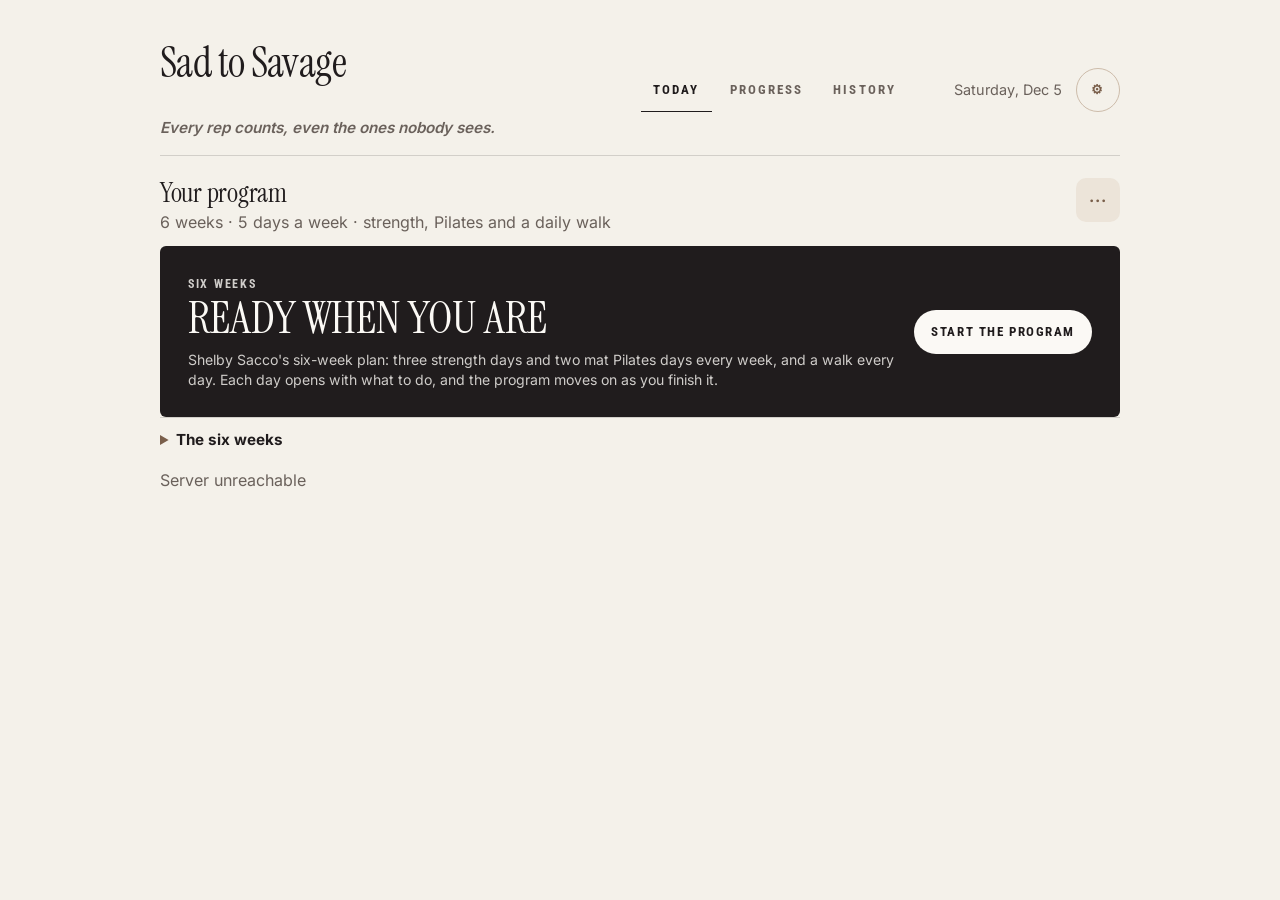
==== commit 7bf68dff: "Declutter the workout: one statement of each fact, and a phone's screen for the set - A planned move" ====
--- a/frontend/index.html
+++ b/frontend/index.html
@@ -44,7 +44,7 @@
     </section>
 
     <section class="card active-workout" id="activeWorkout" hidden>
-      <div class="section-heading"><div><h2 id="activeWorkoutTitle">Active workout</h2><button class="progress-toggle" id="activeWorkoutProgress" type="button" aria-expanded="false" aria-controls="exerciseJump"></button></div><div class="section-heading-actions"><button class="secondary" id="bigViewBtn" type="button">Big view</button><details class="row-menu workout-menu" id="workoutMenu"><summary class="secondary" aria-label="More for this workout">&middot;&middot;&middot;</summary><div class="row-menu-items"><button class="danger" id="endWorkoutBtn" type="button">Cancel workout</button></div></details></div></div>
+      <div class="section-heading"><div><h2 id="activeWorkoutTitle">Active workout</h2><button class="progress-toggle" id="activeWorkoutProgress" type="button" aria-expanded="false" aria-controls="exerciseJump"></button></div><div class="section-heading-actions"><button class="secondary" id="bigViewBtn" type="button">Big view</button><details class="row-menu workout-menu" id="workoutMenu"><summary class="secondary" aria-label="More for this workout">&middot;&middot;&middot;</summary><div class="row-menu-items"><button type="button" id="addExerciseToggle">Add an exercise</button><button type="button" id="notesToggle">Workout notes</button><button type="button" id="finishEarlyBtn" hidden>Finish early</button><a class="menu-link" href="progress.html">Progress</a><a class="menu-link" href="history.html">History</a><button type="button" id="settingsMenuBtn" class="menu-link">Settings</button><button class="danger" id="endWorkoutBtn" type="button">Cancel workout</button></div></details></div></div>
       <p class="reach-line" id="workoutReach" hidden></p>
       <ol class="exercise-jump" id="exerciseJump" aria-label="Go to an exercise" hidden></ol>
       <div class="active-exercise" id="activeExercise"><div class="active-exercise-heading"><h3 id="activeExerciseName"></h3><details class="row-menu exercise-menu" id="exerciseMenu"><summary class="secondary" aria-label="More for this exercise">&middot;&middot;&middot;</summary><div class="row-menu-items"><button type="button" id="swapToggle" aria-expanded="false" aria-controls="swapPanel">Swap exercise</button><button type="button" id="guideToggle" aria-expanded="false" aria-controls="guidePanel">How to do it</button><button type="button" id="noteToggle" aria-expanded="false" aria-controls="notePanel">Add note</button><button type="button" id="supersetToggle">Superset with next</button><button type="button" id="lastToggle">Do this one last</button></div></details></div>
@@ -56,7 +56,7 @@
       <button class="primary done-next" id="doneNextBtn" type="button" hidden></button>
       <div class="set-entry">
         <div class="weight-entry"><label for="activeWeight">Weight (<span class="unit-label">lbs</span>)</label><div class="weight-stepper" id="weightStepper"><button class="secondary" type="button" data-weight-step="-5" aria-label="5 lbs lighter">&minus;5</button><input id="activeWeight" type="number" inputmode="decimal" enterkeyhint="next" min="0" step="0.5" placeholder="0" /><button class="secondary" type="button" data-weight-step="5" aria-label="5 lbs heavier">+5</button></div></div>
-        <p class="bodyweight-label" id="bodyweightLabel" hidden><strong>Bodyweight</strong> No weight to enter</p>
+        <p class="bodyweight-label" id="bodyweightLabel" hidden><strong id="bodyweightKind">Bodyweight</strong> No weight to enter</p>
         <div class="reps-entry"><label for="completedReps" id="completedRepsLabel">Reps completed</label><input id="completedReps" type="number" inputmode="numeric" enterkeyhint="done" min="1" step="1" placeholder="0" /></div>
         <button class="primary" id="completeSetBtn" type="button">Complete set</button>
       </div>
@@ -76,7 +76,7 @@
       <details class="add-exercise" id="activeNotesToggle"><summary>Workout notes</summary><textarea class="notes-input" id="activeNotes" rows="3" aria-label="Workout notes" placeholder="Add notes while you train."></textarea></details>
       <details class="add-exercise" id="addActiveExercise"><summary>Add an exercise</summary><div class="add-exercise-fields"><div><label for="activeAddName">Exercise</label><input id="activeAddName" type="text" list="exerciseNames" autocomplete="off" placeholder="e.g. Dips" /></div><div><label for="activeAddReps" id="activeAddRepsLabel">Target reps</label><input id="activeAddReps" type="number" inputmode="numeric" min="1" step="1" placeholder="0" /></div><button class="secondary" id="activeAddBtn" type="button">Add next</button><label class="setting-check add-exercise-timed"><input id="activeAddTimed" type="checkbox" /> Timed, in seconds rather than reps</label></div></details>
       </div>
-      <div class="footer-actions"><button class="link-button" id="finishEarlyBtn" type="button" hidden>Finish early</button><div class="footer-buttons"><button class="secondary" id="prevExerciseBtn" type="button" hidden>Previous</button><button class="primary" id="nextExerciseBtn" type="button">Next exercise</button></div></div>
+      <div class="footer-actions"><div class="footer-buttons"><button class="secondary" id="prevExerciseBtn" type="button" hidden>Previous</button><button class="primary" id="nextExerciseBtn" type="button">Next exercise</button></div></div>
     </section>
 
     <button class="link-button other-cards-toggle" id="otherCardsToggle" type="button" aria-expanded="false">Show the rest of the Tracker</button>
--- a/frontend/styles.css
+++ b/frontend/styles.css
@@ -200,6 +200,12 @@
 }
 .row-menu-items button { padding:10px 12px; color:var(--ink); background:none; font-size:.9rem; text-align:left; }
 .row-menu-items button:hover { background:var(--bg); transform:none; }
+.row-menu-items a { display:block; padding:10px 12px; color:var(--ink); border-radius:var(--radius-control); font-size:.9rem; font-weight:700; text-decoration:none; }
+.row-menu-items a:hover { background:var(--bg); }
+#workoutMenu .row-menu-items :is(a, button) { display:flex; align-items:center; min-height:44px; }
+/* The other pages and Settings are in the workout's menu for a phone only, where its header and tab bar are away while a workout is on
+   (below); a wide screen keeps both, so they are not repeated. */
+.row-menu-items .menu-link { display:none !important; }
 .row-menu-items .danger, html[data-theme="dark"] .row-menu-items .danger { color:#ab3a49; background:none; }
 html[data-theme="dark"] .row-menu-items .danger { color:#ff9eaa; }
 /* The workout that is due leads Recent workouts: marked, with its Start solid, the one thing this list suggests doing. */
@@ -214,7 +220,7 @@
 html[data-theme="dark"] .danger, html[data-theme="dark"] .remove { color:#ff9eaa; background:#482934; }
 .footer-actions { display:flex; justify-content:space-between; gap:12px; margin-top:24px; padding-top:20px; border-top:1px solid var(--line); }
 .active-exercise { padding:18px 0 8px; border-top:1px solid var(--line); }
-.active-exercise h3 { margin:0 0 6px; font-size:2.1rem; font-weight:400; letter-spacing:-.01em; line-height:1.05; }
+.active-exercise h3 { margin:0 0 6px; font-size:1.65rem; font-weight:400; letter-spacing:-.01em; line-height:1.05; }
 .notes-field { margin:16px 0; }
 .set-entry { display:grid; grid-template-columns:minmax(0,1.4fr) minmax(0,1fr) auto; gap:12px; align-items:end; margin-top:8px; }
 .bodyweight-label { margin:0; padding-bottom:12px; color:var(--muted, inherit); font-size:.9rem; }
@@ -846,6 +852,13 @@
      that the page brings up is not left under it. */
   html { scroll-padding-bottom:calc(var(--tab-bar) + 24px); }
 }
+/* While a workout is on, a phone's tab bar and header are away: they took about a sixth of the screen from the set, and the tab bar floated
+   right under Complete set. The other pages and Settings are in the workout's menu (.menu-link). */
+@media (max-width:620px) {
+  :root:has(#activeWorkout:not([hidden])) { --tab-bar:0px; }
+  body:has(#activeWorkout:not([hidden])) .site-nav, body:has(#activeWorkout:not([hidden])) .shell > header { display:none; }
+  body:has(#activeWorkout:not([hidden])) .row-menu-items .menu-link { display:flex !important; }
+}
 /* On a short screen the tab bar goes while a number is typed (body.typing, active-workout.js), since the keyboard takes most of the screen
    and the bar would sit over the field and Complete set. */
 @media (max-width:620px) and (max-height:700px) {
@@ -959,6 +972,8 @@
 .workout-extras { display:flex; flex-wrap:wrap; gap:10px 22px; margin-top:14px; }
 .workout-extras .add-exercise { margin-top:0; }
 .workout-extras .add-exercise[open] { flex-basis:100%; }
+/* Add an exercise and Workout notes are opened from the workout's menu (active-workout.js), so there is no row for them while they are shut. */
+#addActiveExercise:not([open]), #activeNotesToggle:not([open]) { display:none; }
 .footer-actions { margin-top:16px; padding-top:14px; justify-content:flex-end; }
 @media (max-width:620px) {
   .card { padding:16px; border-radius:var(--radius-panel); }
@@ -988,11 +1003,9 @@
   .set-field { gap:3px; font-size:.75rem; }
   .set-edit { padding:8px 7px; }
   .set-list .remove { width:28px; height:28px; font-size:1.05rem; }
-  /* On a phone the buttons take a row of their own, at the right, and Finish early (beside them on a wide screen) is a link under them, so
-     it is not squeezed out of the card by the two buttons' widths. */
+  /* On a phone the buttons take a row of their own, at the right. */
   .footer-actions { flex-direction:column; align-items:stretch; }
   .footer-buttons { align-self:flex-end; }
-  #finishEarlyBtn { align-self:flex-start; order:1; }
 }
 /* Headings never leave one word alone on their last line ("Apartment Gym / Upper A", not "Apartment Gym Upper / A"). */
 h1, h2, h3 { text-wrap:pretty; }
@@ -1309,6 +1322,10 @@
 button.primary, button.secondary, .button-link { border-radius:999px; font-size:.82rem; font-weight:700; letter-spacing:.1em; text-transform:uppercase; }
 button.secondary, .button-link.secondary { background:transparent; border:1px solid var(--accent-line); }
 .program-next .secondary { border:0; }
+/* The rest panel is ink, and its buttons say their own ground (see the rules for it above): the clear background and the ring of every
+   .secondary would leave End rest and -30s/+30s in ink on ink. The outlined ones (Start rest, ···) keep their ink background by id. */
+.rest-panel .rest-adjust button, .rest-panel #restEndBtn { background:var(--card); }
+.rest-panel button.secondary { border:0; }
 .badge, .due-tag { border-radius:6px; font-size:.72rem; font-weight:700; letter-spacing:.08em; text-transform:uppercase; }
 .program-kicker { font-size:.78rem; letter-spacing:.14em; text-transform:uppercase; }
 .program-next { border-radius:6px; padding:26px 28px; }
